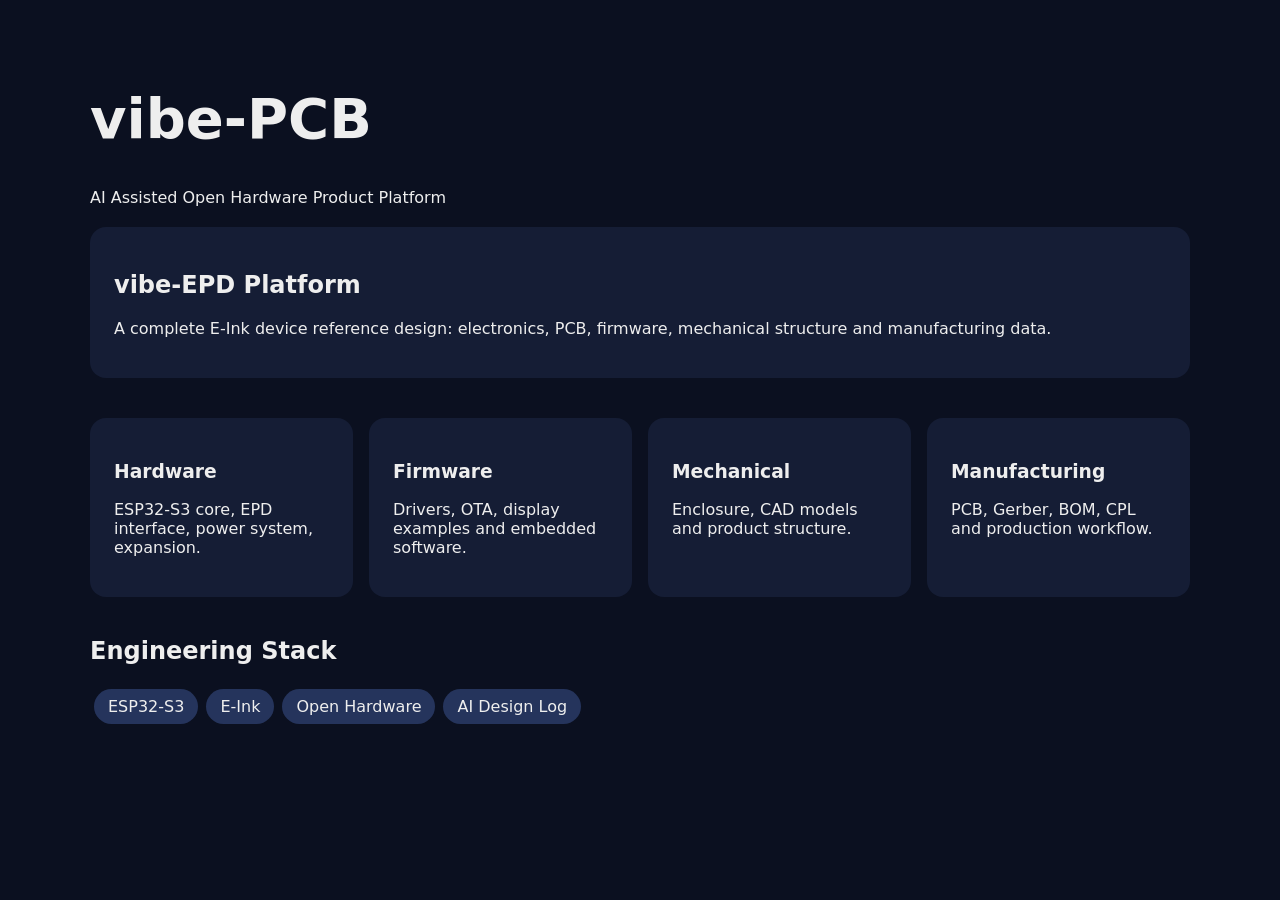
==== docs/index.html @ 209e48fa "Add vibe-PCB GitHub Pages product website" ====
<!doctype html>
<html lang="en">
<head>
<meta charset="utf-8">
<meta name="viewport" content="width=device-width,initial-scale=1">
<title>vibe-PCB | Open Hardware Product Platform</title>
<style>
body{font-family:system-ui;margin:0;background:#0b1020;color:#eee}main{max-width:1100px;margin:auto;padding:48px}h1{font-size:56px}.box{background:#151d35;padding:24px;border-radius:16px;margin:20px 0}.grid{display:grid;grid-template-columns:repeat(auto-fit,minmax(220px,1fr));gap:16px}.tag{display:inline-block;padding:8px 14px;background:#25345c;border-radius:20px;margin:4px}
</style>
</head>
<body><main>
<h1>vibe-PCB</h1>
<p>AI Assisted Open Hardware Product Platform</p>
<div class="box"><h2>vibe-EPD Platform</h2><p>A complete E-Ink device reference design: electronics, PCB, firmware, mechanical structure and manufacturing data.</p></div>
<div class="grid">
<div class="box"><h3>Hardware</h3><p>ESP32-S3 core, EPD interface, power system, expansion.</p></div>
<div class="box"><h3>Firmware</h3><p>Drivers, OTA, display examples and embedded software.</p></div>
<div class="box"><h3>Mechanical</h3><p>Enclosure, CAD models and product structure.</p></div>
<div class="box"><h3>Manufacturing</h3><p>PCB, Gerber, BOM, CPL and production workflow.</p></div>
</div>
<h2>Engineering Stack</h2>
<span class="tag">ESP32-S3</span><span class="tag">E-Ink</span><span class="tag">Open Hardware</span><span class="tag">AI Design Log</span>
</main></body></html>
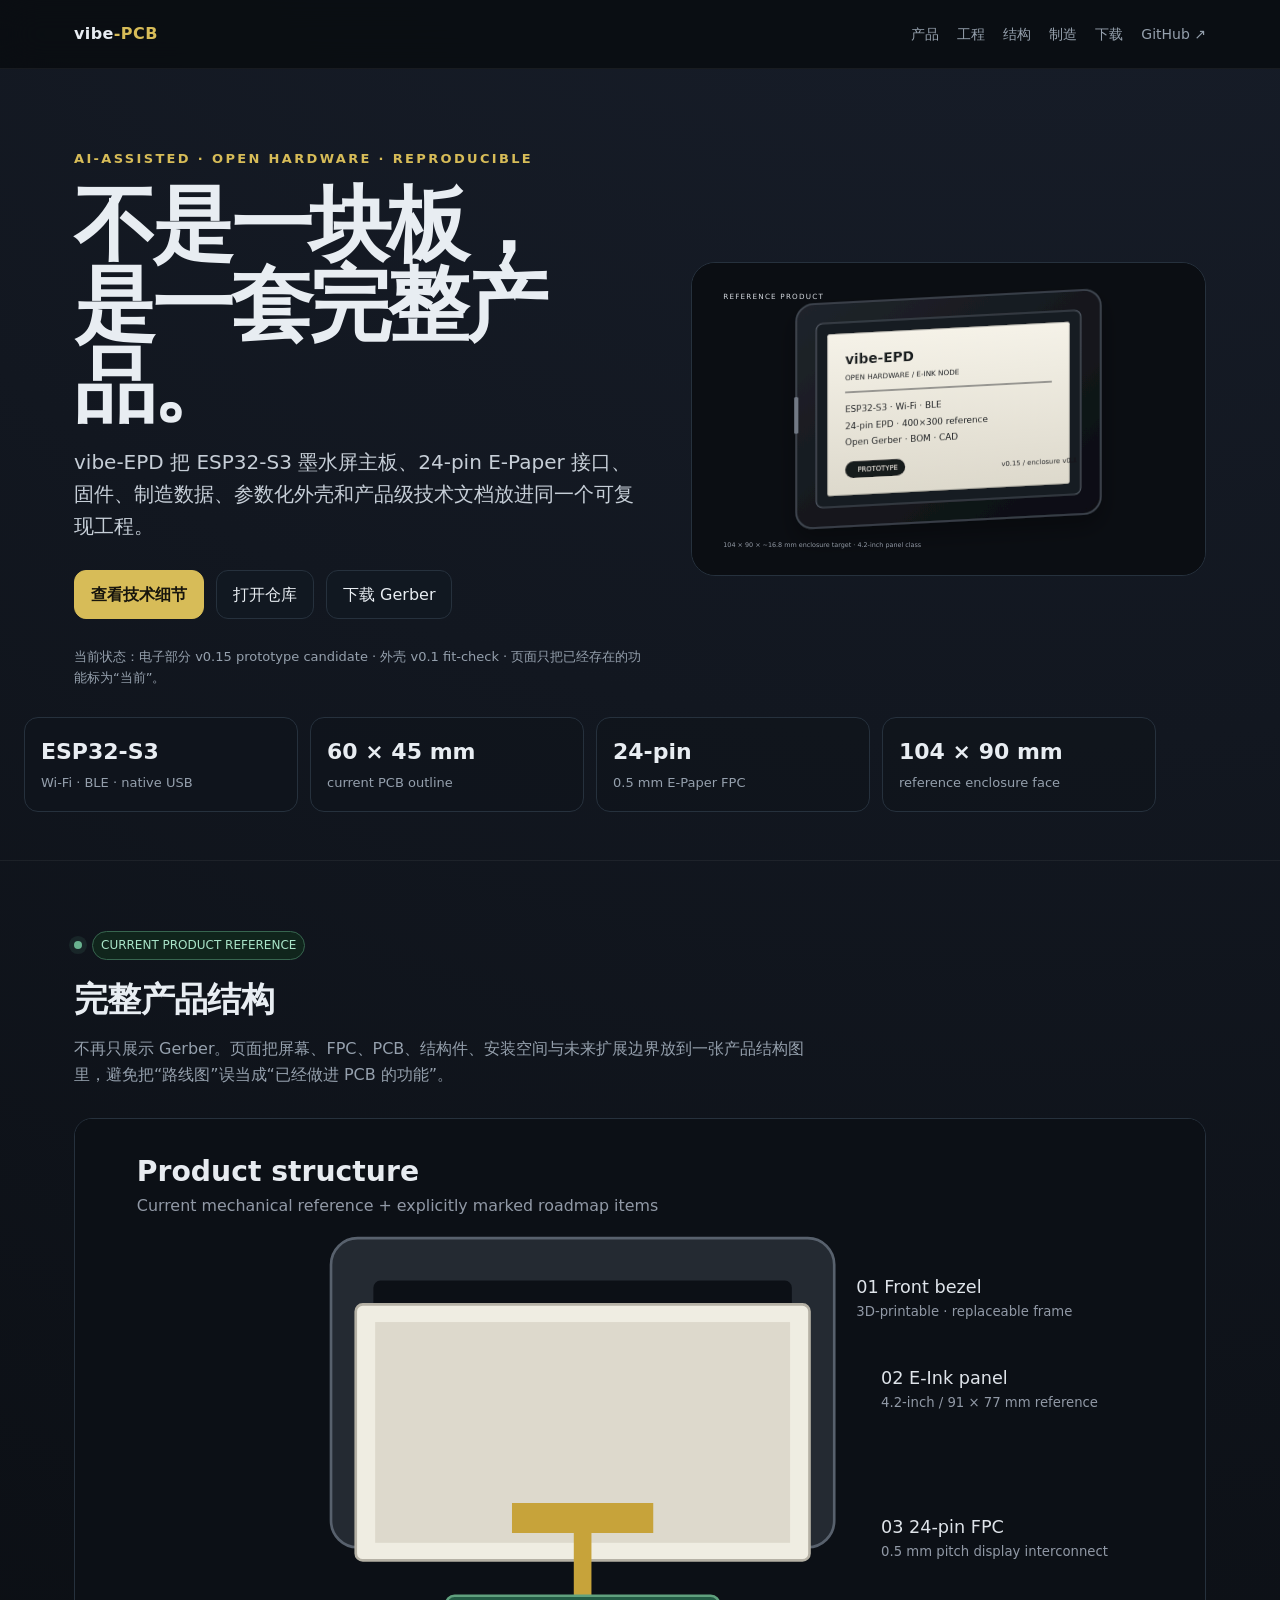
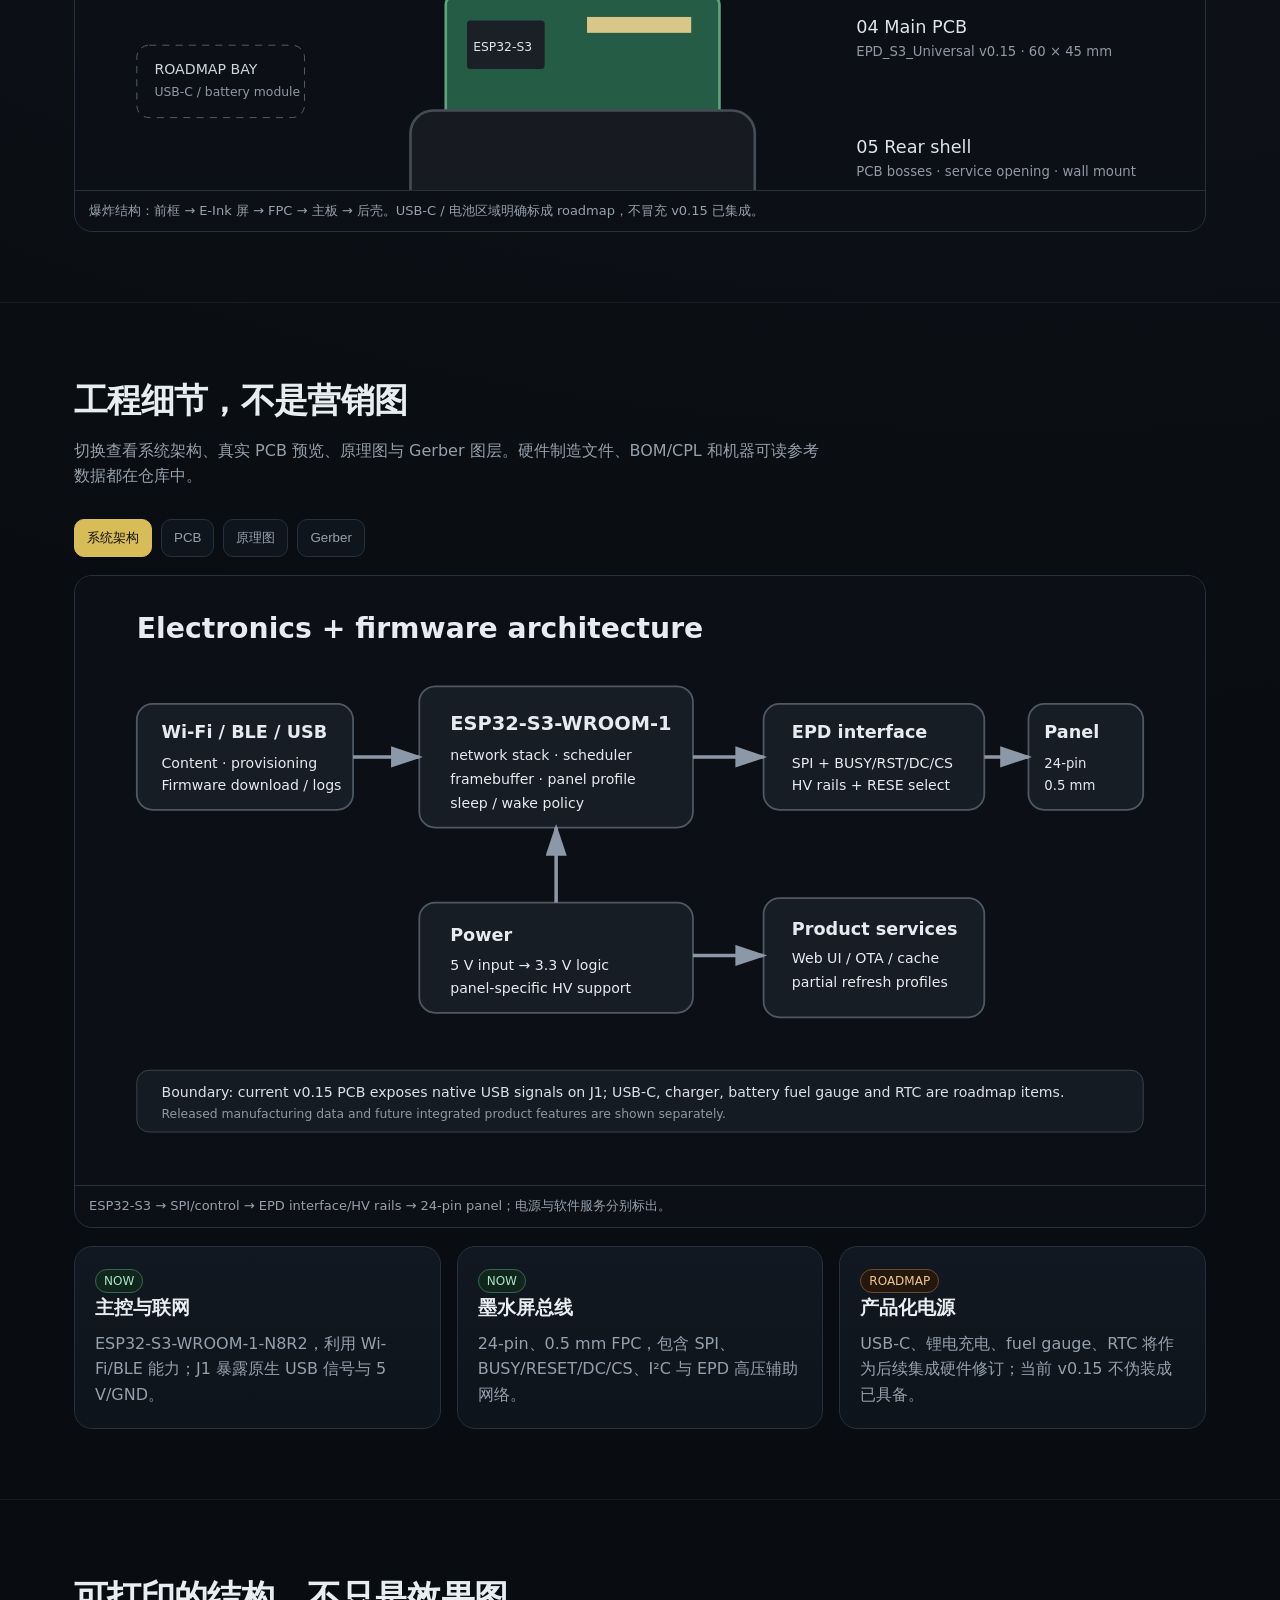
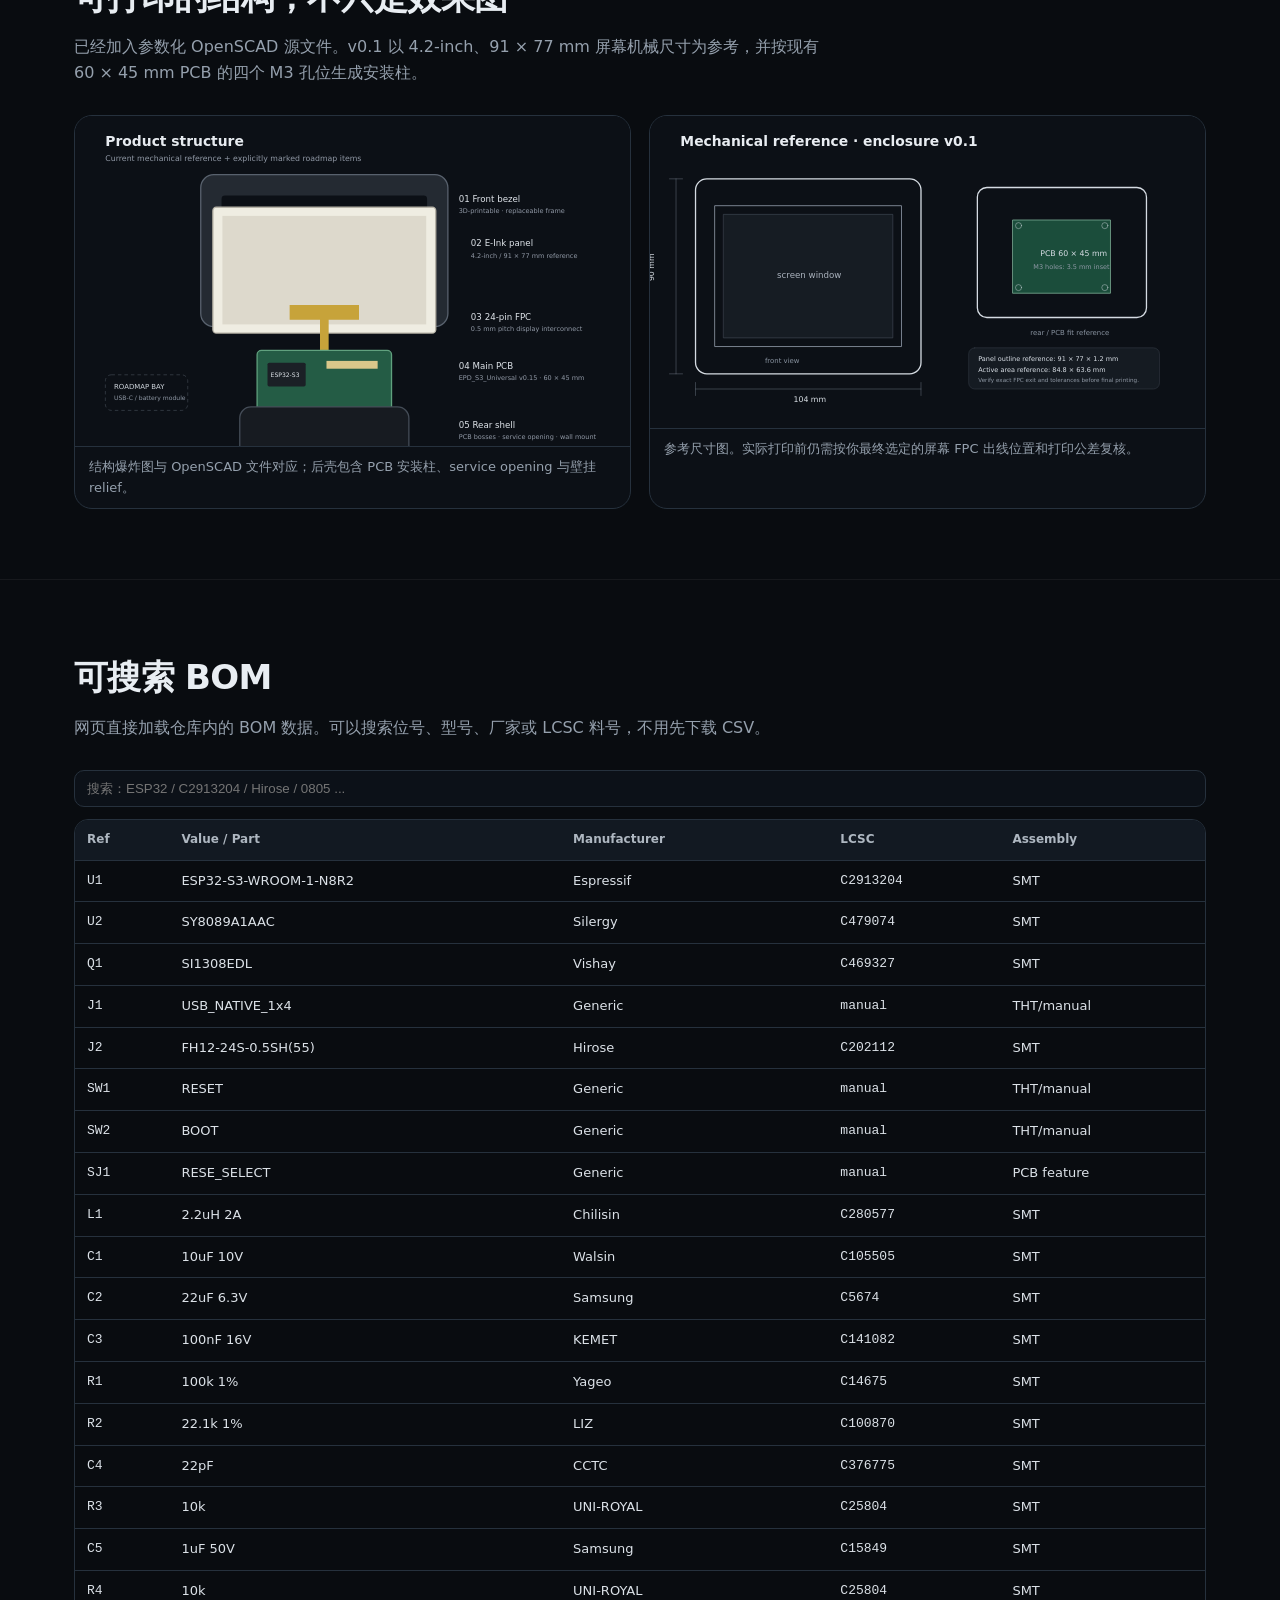
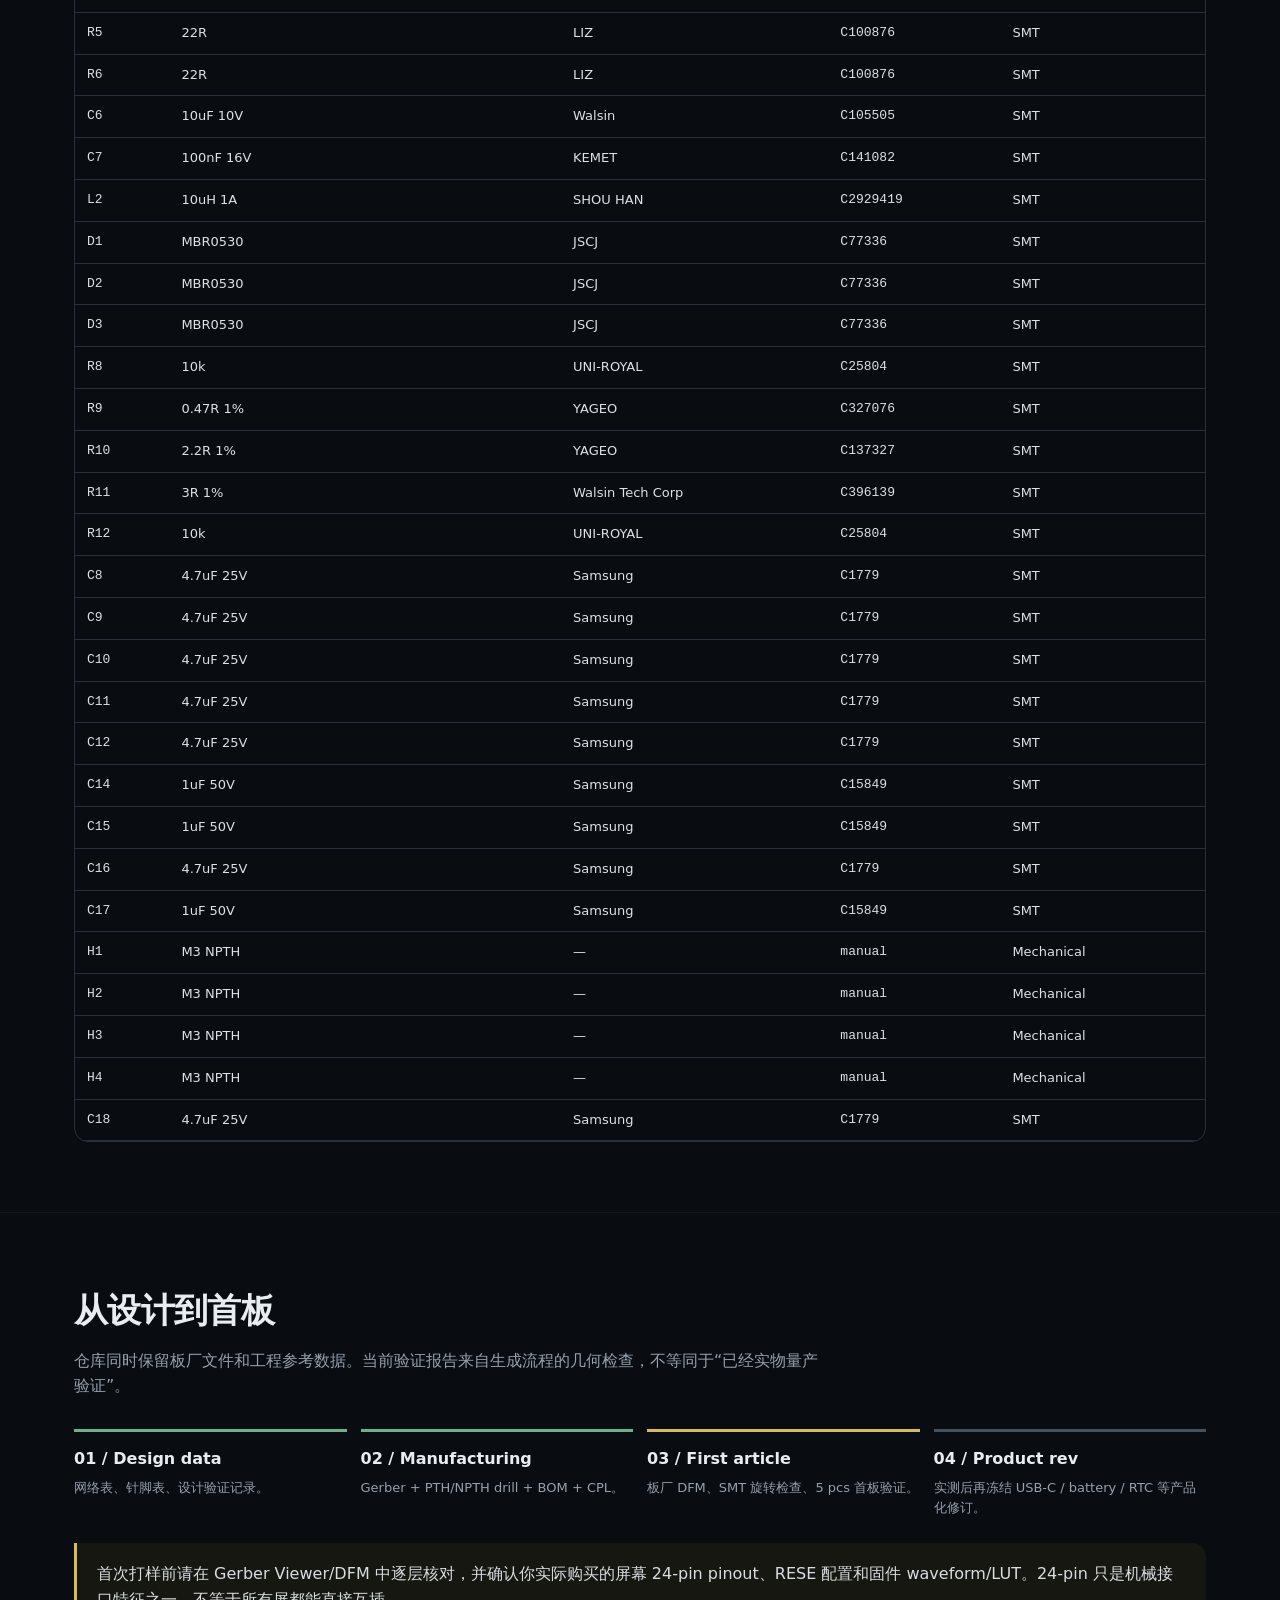
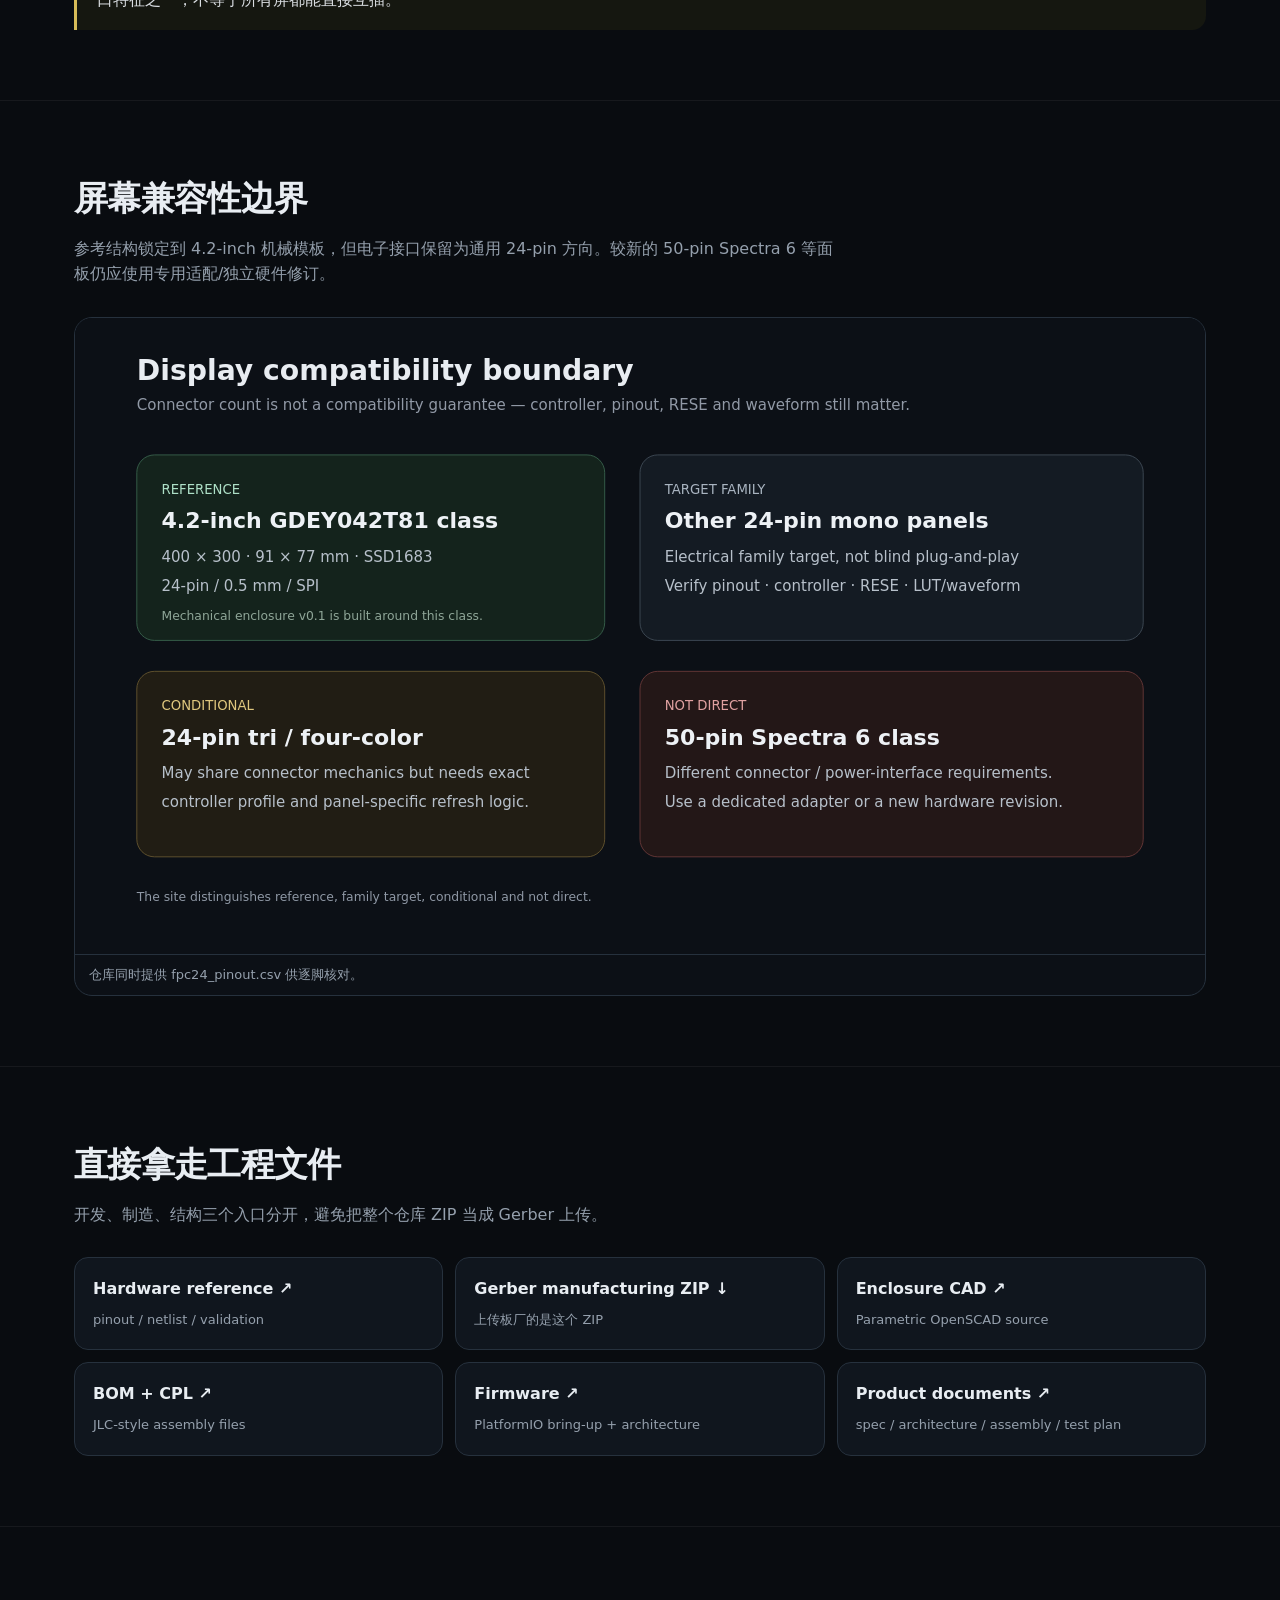
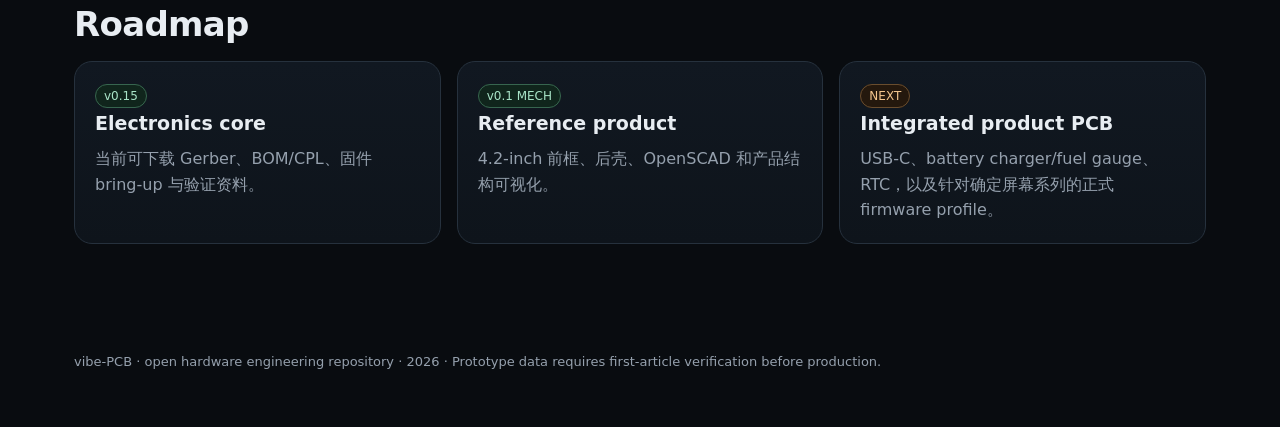
==== commit b2aabeae: "Build complete vibe-EPD product platform and engineering site" ====
--- a/docs/index.html
+++ b/docs/index.html
@@ -1,23 +1,41 @@
 <!doctype html>
-<html lang="en">
+<html lang="zh-CN">
 <head>
 <meta charset="utf-8">
 <meta name="viewport" content="width=device-width,initial-scale=1">
-<title>vibe-PCB | Open Hardware Product Platform</title>
-<style>
-body{font-family:system-ui;margin:0;background:#0b1020;color:#eee}main{max-width:1100px;margin:auto;padding:48px}h1{font-size:56px}.box{background:#151d35;padding:24px;border-radius:16px;margin:20px 0}.grid{display:grid;grid-template-columns:repeat(auto-fit,minmax(220px,1fr));gap:16px}.tag{display:inline-block;padding:8px 14px;background:#25345c;border-radius:20px;margin:4px}
-</style>
+<meta name="description" content="vibe-PCB / vibe-EPD: ESP32-S3 E-Ink open hardware reference product with PCB, Gerber, BOM, firmware, enclosure CAD and GitHub Pages engineering visualization.">
+<title>vibe-PCB · vibe-EPD Open Hardware Product</title>
+<link rel="stylesheet" href="./assets/site.css">
 </head>
-<body><main>
-<h1>vibe-PCB</h1>
-<p>AI Assisted Open Hardware Product Platform</p>
-<div class="box"><h2>vibe-EPD Platform</h2><p>A complete E-Ink device reference design: electronics, PCB, firmware, mechanical structure and manufacturing data.</p></div>
-<div class="grid">
-<div class="box"><h3>Hardware</h3><p>ESP32-S3 core, EPD interface, power system, expansion.</p></div>
-<div class="box"><h3>Firmware</h3><p>Drivers, OTA, display examples and embedded software.</p></div>
-<div class="box"><h3>Mechanical</h3><p>Enclosure, CAD models and product structure.</p></div>
-<div class="box"><h3>Manufacturing</h3><p>PCB, Gerber, BOM, CPL and production workflow.</p></div>
-</div>
-<h2>Engineering Stack</h2>
-<span class="tag">ESP32-S3</span><span class="tag">E-Ink</span><span class="tag">Open Hardware</span><span class="tag">AI Design Log</span>
-</main></body></html>+<body>
+<nav class="nav"><div class="wrap navin"><div class="brand">vibe<span>-PCB</span></div><div class="links"><a href="#product">产品</a><a href="#engineering">工程</a><a href="#mechanical">结构</a><a href="#manufacturing">制造</a><a href="#downloads">下载</a><a href="https://github.com/GitrnHub/vibe-PCB">GitHub ↗</a></div></div></nav>
+<header class="hero"><div class="wrap heroGrid">
+<div><div class="eyebrow">AI-assisted · open hardware · reproducible</div><h1>不是一块板，<br>是一套完整产品。</h1><p class="lede">vibe-EPD 把 ESP32-S3 墨水屏主板、24-pin E-Paper 接口、固件、制造数据、参数化外壳和产品级技术文档放进同一个可复现工程。</p><div class="actions"><a class="btn primary" href="#engineering">查看技术细节</a><a class="btn" href="https://github.com/GitrnHub/vibe-PCB">打开仓库</a><a class="btn" href="https://raw.githubusercontent.com/GitrnHub/vibe-PCB/main/hardware/epd-s3-v0.15/manufacturing/EPD_S3_Universal_Gerber.zip">下载 Gerber</a></div><div class="micro">当前状态：电子部分 v0.15 prototype candidate · 外壳 v0.1 fit-check · 页面只把已经存在的功能标为“当前”。</div></div>
+<div class="render"><img src="./assets/product-render.svg" alt="vibe-EPD 4.2-inch reference product render"></div>
+</div><div class="wrap metrics"><div class="metric"><b>ESP32-S3</b><span>Wi-Fi · BLE · native USB</span></div><div class="metric"><b>60 × 45 mm</b><span>current PCB outline</span></div><div class="metric"><b>24-pin</b><span>0.5 mm E-Paper FPC</span></div><div class="metric"><b>104 × 90 mm</b><span>reference enclosure face</span></div></div></header>
+
+<section id="product" class="section"><div class="wrap"><div class="kicker"><span class="dot"></span><span class="status now">CURRENT PRODUCT REFERENCE</span></div><h2>完整产品结构</h2><p class="sub">不再只展示 Gerber。页面把屏幕、FPC、PCB、结构件、安装空间与未来扩展边界放到一张产品结构图里，避免把“路线图”误当成“已经做进 PCB 的功能”。</p><div class="visual"><img src="./assets/exploded-view.svg" alt="vibe-EPD exploded product structure"><div class="caption">爆炸结构：前框 → E-Ink 屏 → FPC → 主板 → 后壳。USB-C / 电池区域明确标成 roadmap，不冒充 v0.15 已集成。</div></div></div></section>
+
+<section id="engineering" class="section"><div class="wrap"><h2>工程细节，不是营销图</h2><p class="sub">切换查看系统架构、真实 PCB 预览、原理图与 Gerber 图层。硬件制造文件、BOM/CPL 和机器可读参考数据都在仓库中。</p><div class="techNav"><button class="active" data-tab="arch">系统架构</button><button data-tab="pcb">PCB</button><button data-tab="sch">原理图</button><button data-tab="layers">Gerber</button></div>
+<div id="arch" class="techPane active visual"><img src="./assets/system-architecture.svg" alt="electronics architecture"><div class="caption">ESP32-S3 → SPI/control → EPD interface/HV rails → 24-pin panel；电源与软件服务分别标出。</div></div>
+<div id="pcb" class="techPane visual"><img src="./assets/pcb-preview.svg" alt="annotated PCB top view"><div class="caption">真实 v0.15 PCB 生成预览；制造与参考文件位于 hardware/epd-s3-v0.15。</div></div>
+<div id="sch" class="techPane visual"><img src="./assets/schematic.svg" alt="generated schematic overview"><div class="caption">生成版连通性原理图概览；参考网络表和针脚表位于 hardware/epd-s3-v0.15/reference。</div></div>
+<div id="layers" class="techPane visual"><img src="./assets/gerber-stack.svg" alt="Gerber layers overview"><div class="caption">Gerber/钻孔数据结构说明；真正下单使用仓库中的 Gerber ZIP，并在板厂 CAM/DFM viewer 复核。</div></div>
+
+<div class="grid3" style="margin-top:18px"><div class="card"><span class="status now">NOW</span><h3>主控与联网</h3><p>ESP32-S3-WROOM-1-N8R2，利用 Wi-Fi/BLE 能力；J1 暴露原生 USB 信号与 5 V/GND。</p></div><div class="card"><span class="status now">NOW</span><h3>墨水屏总线</h3><p>24-pin、0.5 mm FPC，包含 SPI、BUSY/RESET/DC/CS、I²C 与 EPD 高压辅助网络。</p></div><div class="card"><span class="status road">ROADMAP</span><h3>产品化电源</h3><p>USB-C、锂电充电、fuel gauge、RTC 将作为后续集成硬件修订；当前 v0.15 不伪装成已具备。</p></div></div>
+</div></section>
+
+<section id="mechanical" class="section"><div class="wrap"><h2>可打印的结构，不只是效果图</h2><p class="sub">已经加入参数化 OpenSCAD 源文件。v0.1 以 4.2-inch、91 × 77 mm 屏幕机械尺寸为参考，并按现有 60 × 45 mm PCB 的四个 M3 孔位生成安装柱。</p><div class="grid2"><div class="visual"><img src="./assets/exploded-view.svg" alt="OpenSCAD enclosure assembly render"><div class="caption">结构爆炸图与 OpenSCAD 文件对应；后壳包含 PCB 安装柱、service opening 与壁挂 relief。</div></div><div class="visual"><img src="./assets/mechanical-drawing.svg" alt="dimensioned mechanical drawing"><div class="caption">参考尺寸图。实际打印前仍需按你最终选定的屏幕 FPC 出线位置和打印公差复核。</div></div></div></div></section>
+
+<section class="section"><div class="wrap"><h2>可搜索 BOM</h2><p class="sub">网页直接加载仓库内的 BOM 数据。可以搜索位号、型号、厂家或 LCSC 料号，不用先下载 CSV。</p><div class="bomTools"><input id="bomSearch" aria-label="Search BOM" placeholder="搜索：ESP32 / C2913204 / Hirose / 0805 ..."></div><div class="tableWrap"><table id="bom"><thead><tr><th>Ref</th><th>Value / Part</th><th>Manufacturer</th><th>LCSC</th><th>Assembly</th></tr></thead><tbody><tr><td colspan="5">Loading BOM…</td></tr></tbody></table></div></div></section>
+
+<section id="manufacturing" class="section"><div class="wrap"><h2>从设计到首板</h2><p class="sub">仓库同时保留板厂文件和工程参考数据。当前验证报告来自生成流程的几何检查，不等同于“已经实物量产验证”。</p><div class="timeline"><div class="step done"><h3>01 / Design data</h3><p>网络表、针脚表、设计验证记录。</p></div><div class="step done"><h3>02 / Manufacturing</h3><p>Gerber + PTH/NPTH drill + BOM + CPL。</p></div><div class="step current"><h3>03 / First article</h3><p>板厂 DFM、SMT 旋转检查、5 pcs 首板验证。</p></div><div class="step"><h3>04 / Product rev</h3><p>实测后再冻结 USB-C / battery / RTC 等产品化修订。</p></div></div><div class="callout" style="margin-top:24px">首次打样前请在 Gerber Viewer/DFM 中逐层核对，并确认你实际购买的屏幕 24-pin pinout、RESE 配置和固件 waveform/LUT。24-pin 只是机械接口特征之一，不等于所有屏都能直接互插。</div></div></section>
+
+<section class="section"><div class="wrap"><h2>屏幕兼容性边界</h2><p class="sub">参考结构锁定到 4.2-inch 机械模板，但电子接口保留为通用 24-pin 方向。较新的 50-pin Spectra 6 等面板仍应使用专用适配/独立硬件修订。</p><div class="visual"><img src="./assets/display-compatibility.svg" alt="screen compatibility matrix"><div class="caption">仓库同时提供 fpc24_pinout.csv 供逐脚核对。</div></div></div></section>
+
+<section id="downloads" class="section"><div class="wrap"><h2>直接拿走工程文件</h2><p class="sub">开发、制造、结构三个入口分开，避免把整个仓库 ZIP 当成 Gerber 上传。</p><div class="downloadGrid"><a class="download" href="https://github.com/GitrnHub/vibe-PCB/tree/main/hardware/epd-s3-v0.15/reference"><b>Hardware reference ↗</b><span>pinout / netlist / validation</span></a><a class="download" href="https://raw.githubusercontent.com/GitrnHub/vibe-PCB/main/hardware/epd-s3-v0.15/manufacturing/EPD_S3_Universal_Gerber.zip"><b>Gerber manufacturing ZIP ↓</b><span>上传板厂的是这个 ZIP</span></a><a class="download" href="https://github.com/GitrnHub/vibe-PCB/tree/main/mechanical/enclosure-v0.1"><b>Enclosure CAD ↗</b><span>Parametric OpenSCAD source</span></a><a class="download" href="https://github.com/GitrnHub/vibe-PCB/tree/main/hardware/epd-s3-v0.15/assembly"><b>BOM + CPL ↗</b><span>JLC-style assembly files</span></a><a class="download" href="https://github.com/GitrnHub/vibe-PCB/tree/main/firmware"><b>Firmware ↗</b><span>PlatformIO bring-up + architecture</span></a><a class="download" href="https://github.com/GitrnHub/vibe-PCB/tree/main/product"><b>Product documents ↗</b><span>spec / architecture / assembly / test plan</span></a></div></div></section>
+
+<section class="section"><div class="wrap"><h2>Roadmap</h2><div class="grid3"><div class="card"><span class="status now">v0.15</span><h3>Electronics core</h3><p>当前可下载 Gerber、BOM/CPL、固件 bring-up 与验证资料。</p></div><div class="card"><span class="status now">v0.1 MECH</span><h3>Reference product</h3><p>4.2-inch 前框、后壳、OpenSCAD 和产品结构可视化。</p></div><div class="card"><span class="status road">NEXT</span><h3>Integrated product PCB</h3><p>USB-C、battery charger/fuel gauge、RTC，以及针对确定屏幕系列的正式 firmware profile。</p></div></div></div></section>
+<footer class="footer"><div class="wrap">vibe-PCB · open hardware engineering repository · <span id="year"></span> · Prototype data requires first-article verification before production.</div></footer>
+<script src="./assets/site.js"></script>
+</body></html>
--- a/docs/assets/site.css
+++ b/docs/assets/site.css
@@ -0,0 +1,4 @@
+:root{--bg:#090c10;--panel:#10151c;--panel2:#141b24;--line:#26313d;--text:#e8edf2;--muted:#95a0ad;--accent:#d7bc58;--green:#69b28f;--warn:#df9b55;--danger:#d76c6c;--max:1180px}
+*{box-sizing:border-box}html{scroll-behavior:smooth}body{margin:0;background:radial-gradient(circle at 80% -10%,#1b2230 0,transparent 34%),var(--bg);color:var(--text);font:16px/1.6 ui-sans-serif,system-ui,-apple-system,BlinkMacSystemFont,"Segoe UI",sans-serif}a{color:inherit}.wrap{max-width:var(--max);margin:auto;padding:0 24px}.nav{position:sticky;top:0;z-index:30;background:rgba(9,12,16,.84);backdrop-filter:blur(18px);border-bottom:1px solid rgba(255,255,255,.06)}.navin{height:68px;display:flex;align-items:center;justify-content:space-between;gap:20px}.brand{font-weight:800;letter-spacing:.4px}.brand span{color:var(--accent)}.links{display:flex;gap:18px;font-size:14px;color:var(--muted)}.links a{text-decoration:none}.links a:hover{color:var(--text)}.hero{padding:80px 0 48px}.heroGrid{display:grid;grid-template-columns:1.05fr .95fr;gap:48px;align-items:center}.eyebrow{font-size:13px;letter-spacing:.18em;text-transform:uppercase;color:var(--accent);font-weight:700}.hero h1{font-size:clamp(44px,7vw,82px);line-height:.98;margin:15px 0 20px;letter-spacing:-.045em}.lede{font-size:20px;color:#c6ced7;max-width:650px}.actions{display:flex;flex-wrap:wrap;gap:12px;margin:28px 0}.btn{display:inline-flex;align-items:center;gap:8px;text-decoration:none;padding:11px 16px;border:1px solid var(--line);border-radius:12px;background:#111821}.btn.primary{background:var(--accent);color:#17150d;border-color:var(--accent);font-weight:700}.micro{color:var(--muted);font-size:13px}.render{border:1px solid var(--line);border-radius:24px;overflow:hidden;background:#0d1117}.render img{width:100%;display:block}.metrics{display:grid;grid-template-columns:repeat(4,1fr);gap:12px;margin:28px 0 0}.metric{padding:16px;border:1px solid var(--line);border-radius:14px;background:rgba(16,21,28,.8)}.metric b{display:block;font-size:22px}.metric span{color:var(--muted);font-size:13px}.section{padding:70px 0;border-top:1px solid rgba(255,255,255,.055)}.section h2{font-size:34px;margin:0 0 10px;letter-spacing:-.02em}.sub{color:var(--muted);max-width:760px;margin:0 0 30px}.grid2{display:grid;grid-template-columns:repeat(2,1fr);gap:18px}.grid3{display:grid;grid-template-columns:repeat(3,1fr);gap:16px}.card{border:1px solid var(--line);border-radius:18px;background:linear-gradient(180deg,#111821,#0e141b);padding:20px}.card h3{margin:0 0 8px;font-size:19px}.card p{margin:0;color:var(--muted)}.status{font-size:12px;border-radius:999px;padding:4px 8px;border:1px solid var(--line)}.status.now{color:#a9e4c8;border-color:#37654f;background:#10251c}.status.road{color:#f3c58d;border-color:#694d2e;background:#24180d}.techNav{display:flex;gap:9px;flex-wrap:wrap;margin-bottom:18px}.techNav button{background:#0f151d;color:var(--muted);border:1px solid var(--line);border-radius:10px;padding:9px 12px;cursor:pointer}.techNav button.active{color:#15130d;background:var(--accent);border-color:var(--accent)}.techPane{display:none}.techPane.active{display:block}.visual{border:1px solid var(--line);border-radius:18px;overflow:hidden;background:#0c1016}.visual img{display:block;width:100%;height:auto}.caption{padding:10px 14px;color:var(--muted);font-size:13px;border-top:1px solid var(--line)}.bomTools{display:flex;gap:10px;margin:0 0 12px}.bomTools input{flex:1;min-width:0;background:#0c1118;color:var(--text);border:1px solid var(--line);border-radius:10px;padding:10px 12px}.tableWrap{overflow:auto;border:1px solid var(--line);border-radius:14px}table{width:100%;border-collapse:collapse;min-width:760px}th,td{text-align:left;padding:10px 12px;border-bottom:1px solid var(--line);vertical-align:top}th{font-size:12px;color:#aeb7c1;background:#121922;position:sticky;top:0}td{font-size:13px;color:#dce2e8}.timeline{display:grid;grid-template-columns:repeat(4,1fr);gap:14px}.step{border-top:3px solid #46515e;padding-top:14px}.step.done{border-color:var(--green)}.step.current{border-color:var(--accent)}.step h3{font-size:16px;margin:0 0 6px}.step p{font-size:13px;color:var(--muted);margin:0}.downloadGrid{display:grid;grid-template-columns:repeat(3,1fr);gap:12px}.download{display:block;text-decoration:none;padding:18px;border:1px solid var(--line);border-radius:14px;background:#10161e}.download b{display:block;margin-bottom:4px}.download span{color:var(--muted);font-size:13px}.callout{border-left:3px solid var(--accent);background:#151710;padding:18px 20px;border-radius:0 14px 14px 0;color:#d9dde1}.footer{padding:38px 0 54px;color:var(--muted);font-size:13px}.mono{font-family:ui-monospace,SFMono-Regular,Menlo,Consolas,monospace}.kicker{display:flex;align-items:center;gap:10px;margin-bottom:12px}.dot{width:8px;height:8px;border-radius:50%;background:var(--green);box-shadow:0 0 0 5px rgba(105,178,143,.11)}
+@media(max-width:850px){.heroGrid,.grid2,.grid3{grid-template-columns:1fr}.metrics{grid-template-columns:repeat(2,1fr)}.timeline{grid-template-columns:1fr 1fr}.downloadGrid{grid-template-columns:1fr}.links{display:none}.hero{padding-top:48px}}
+@media(max-width:520px){.wrap{padding:0 16px}.metrics,.timeline{grid-template-columns:1fr}.hero h1{font-size:48px}.section{padding:48px 0}}
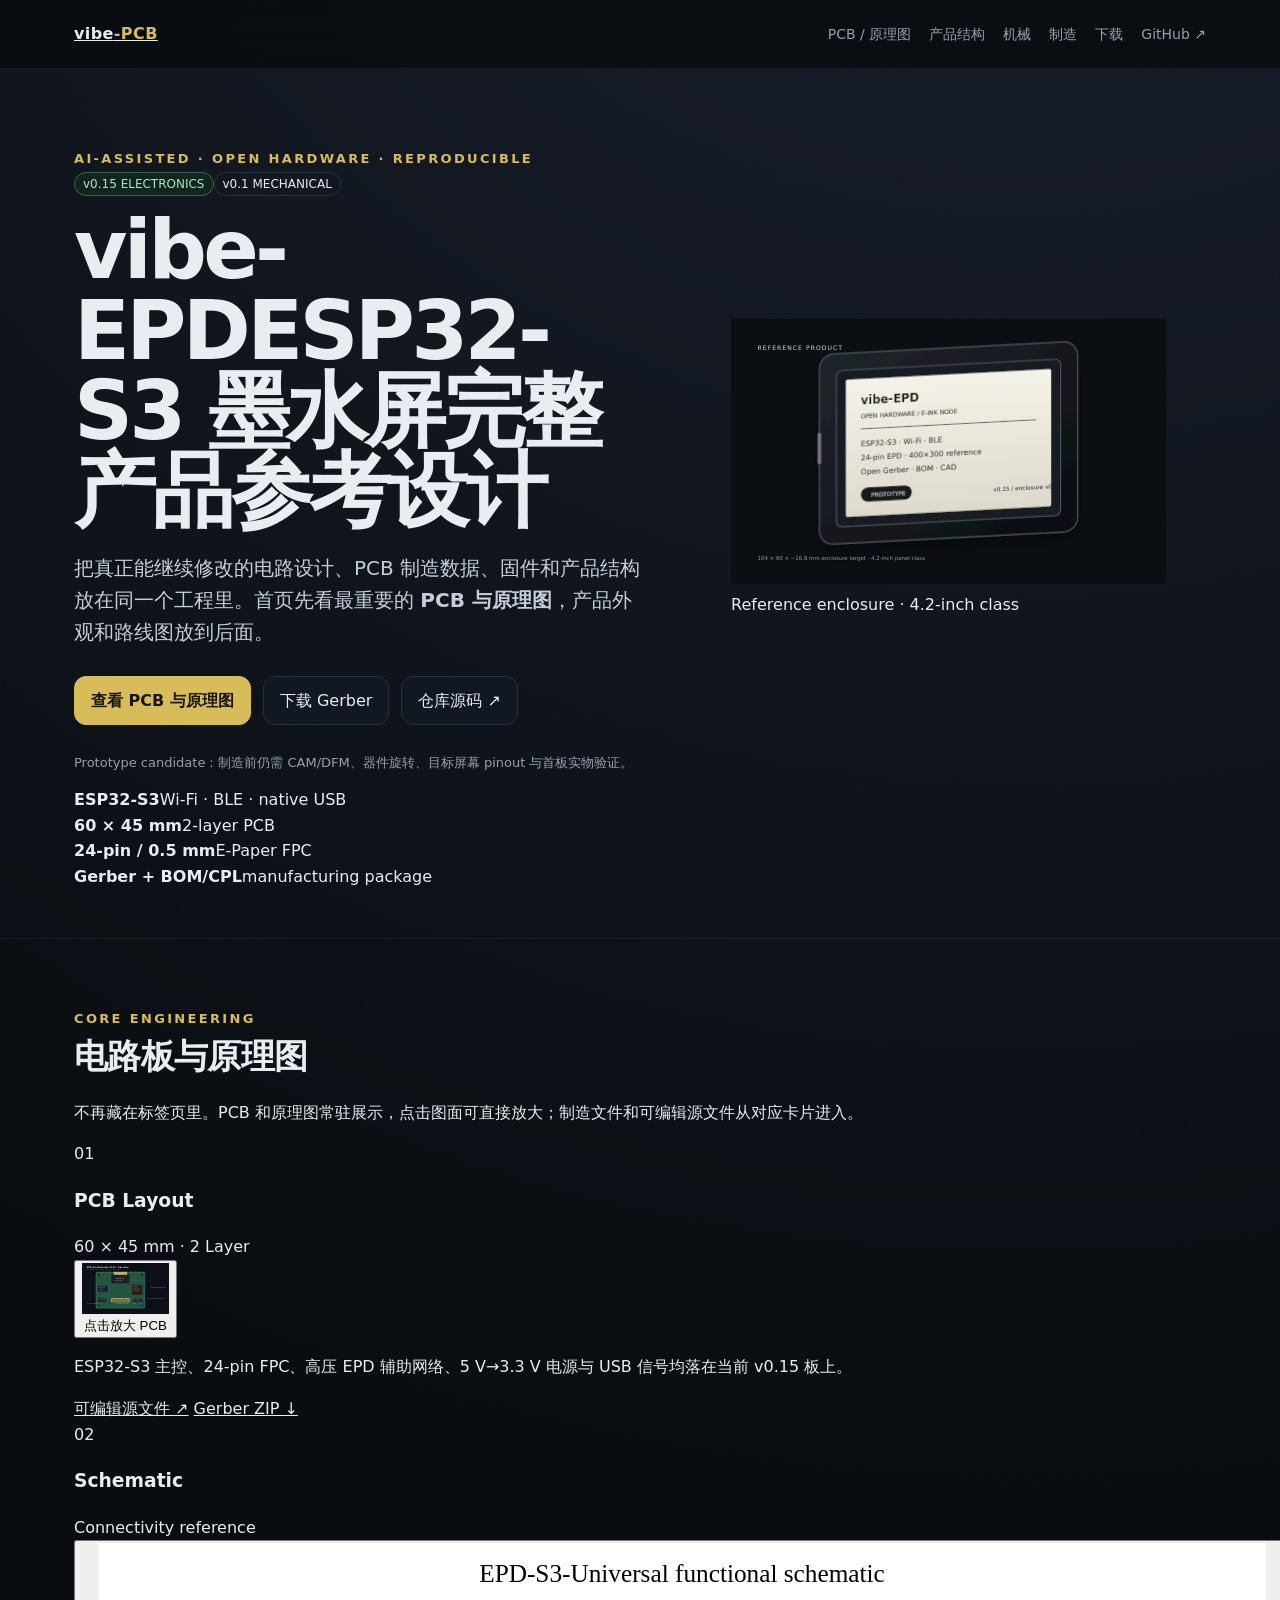
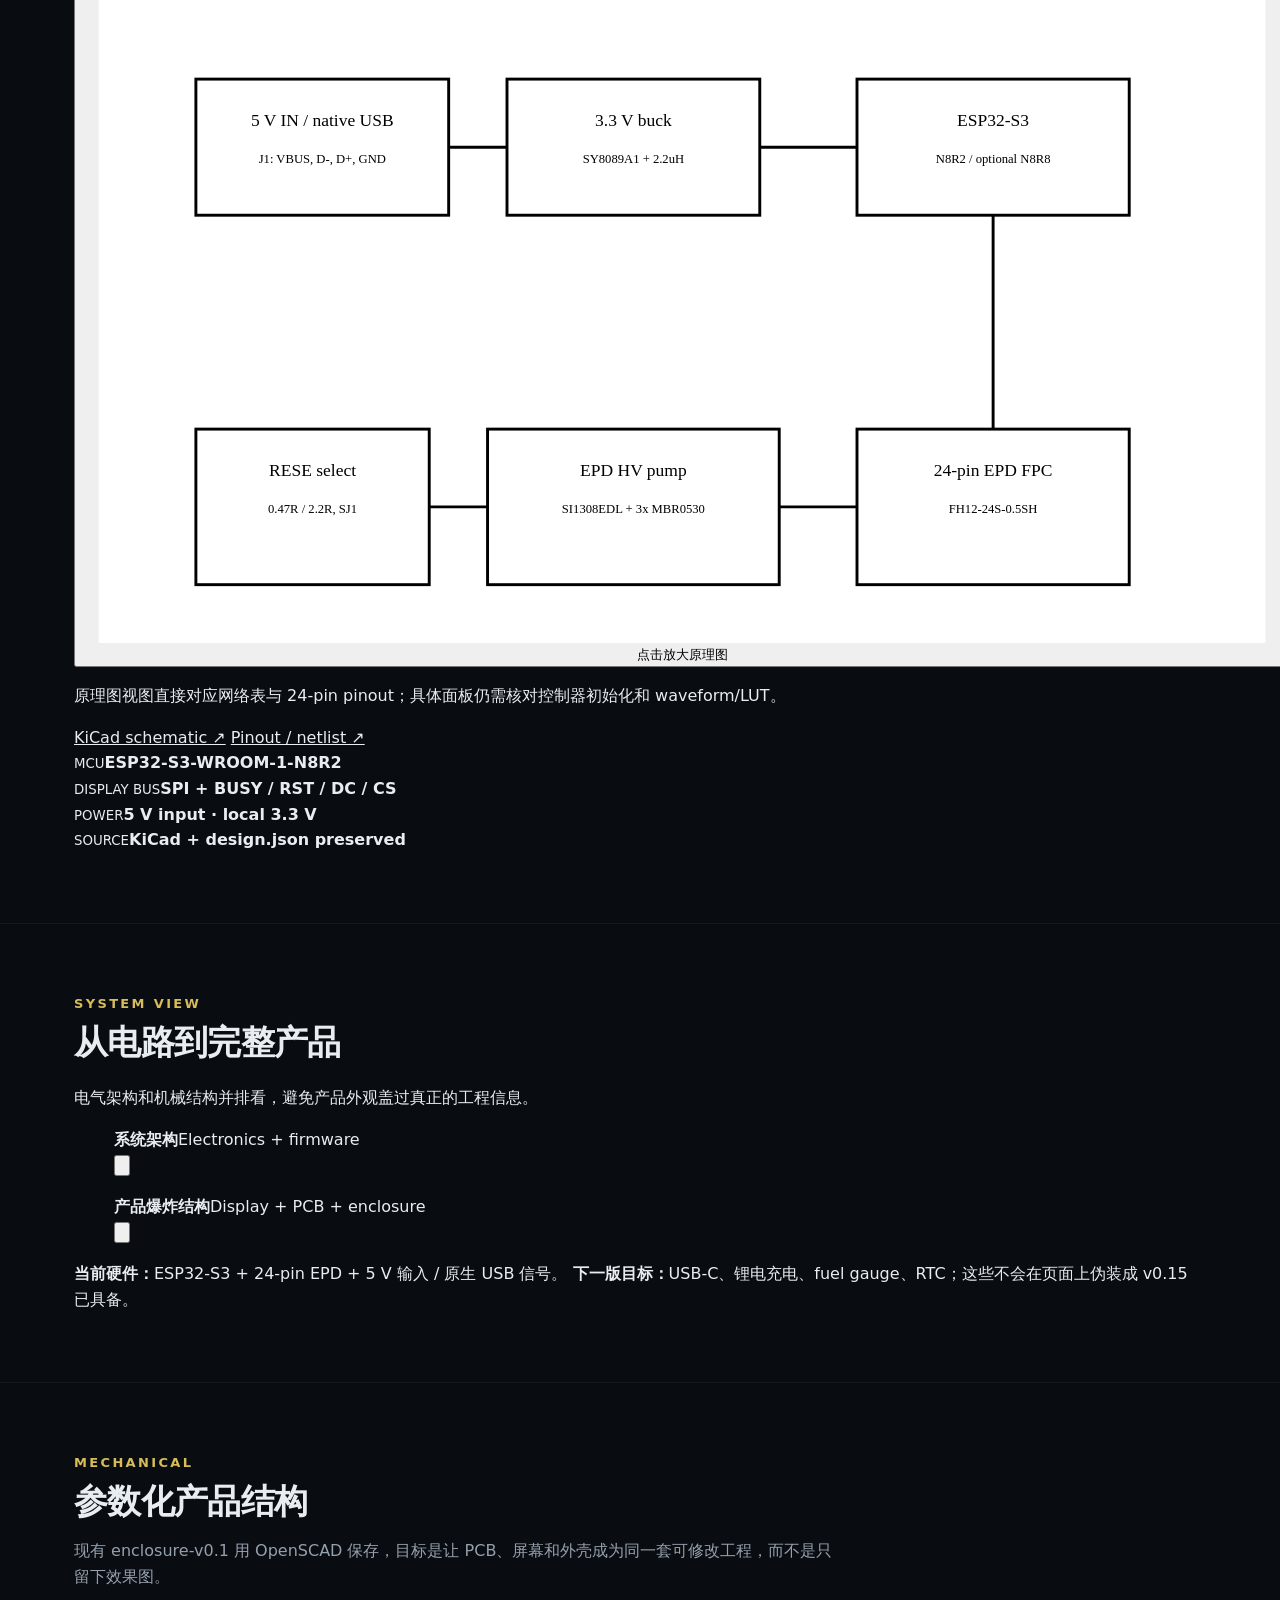
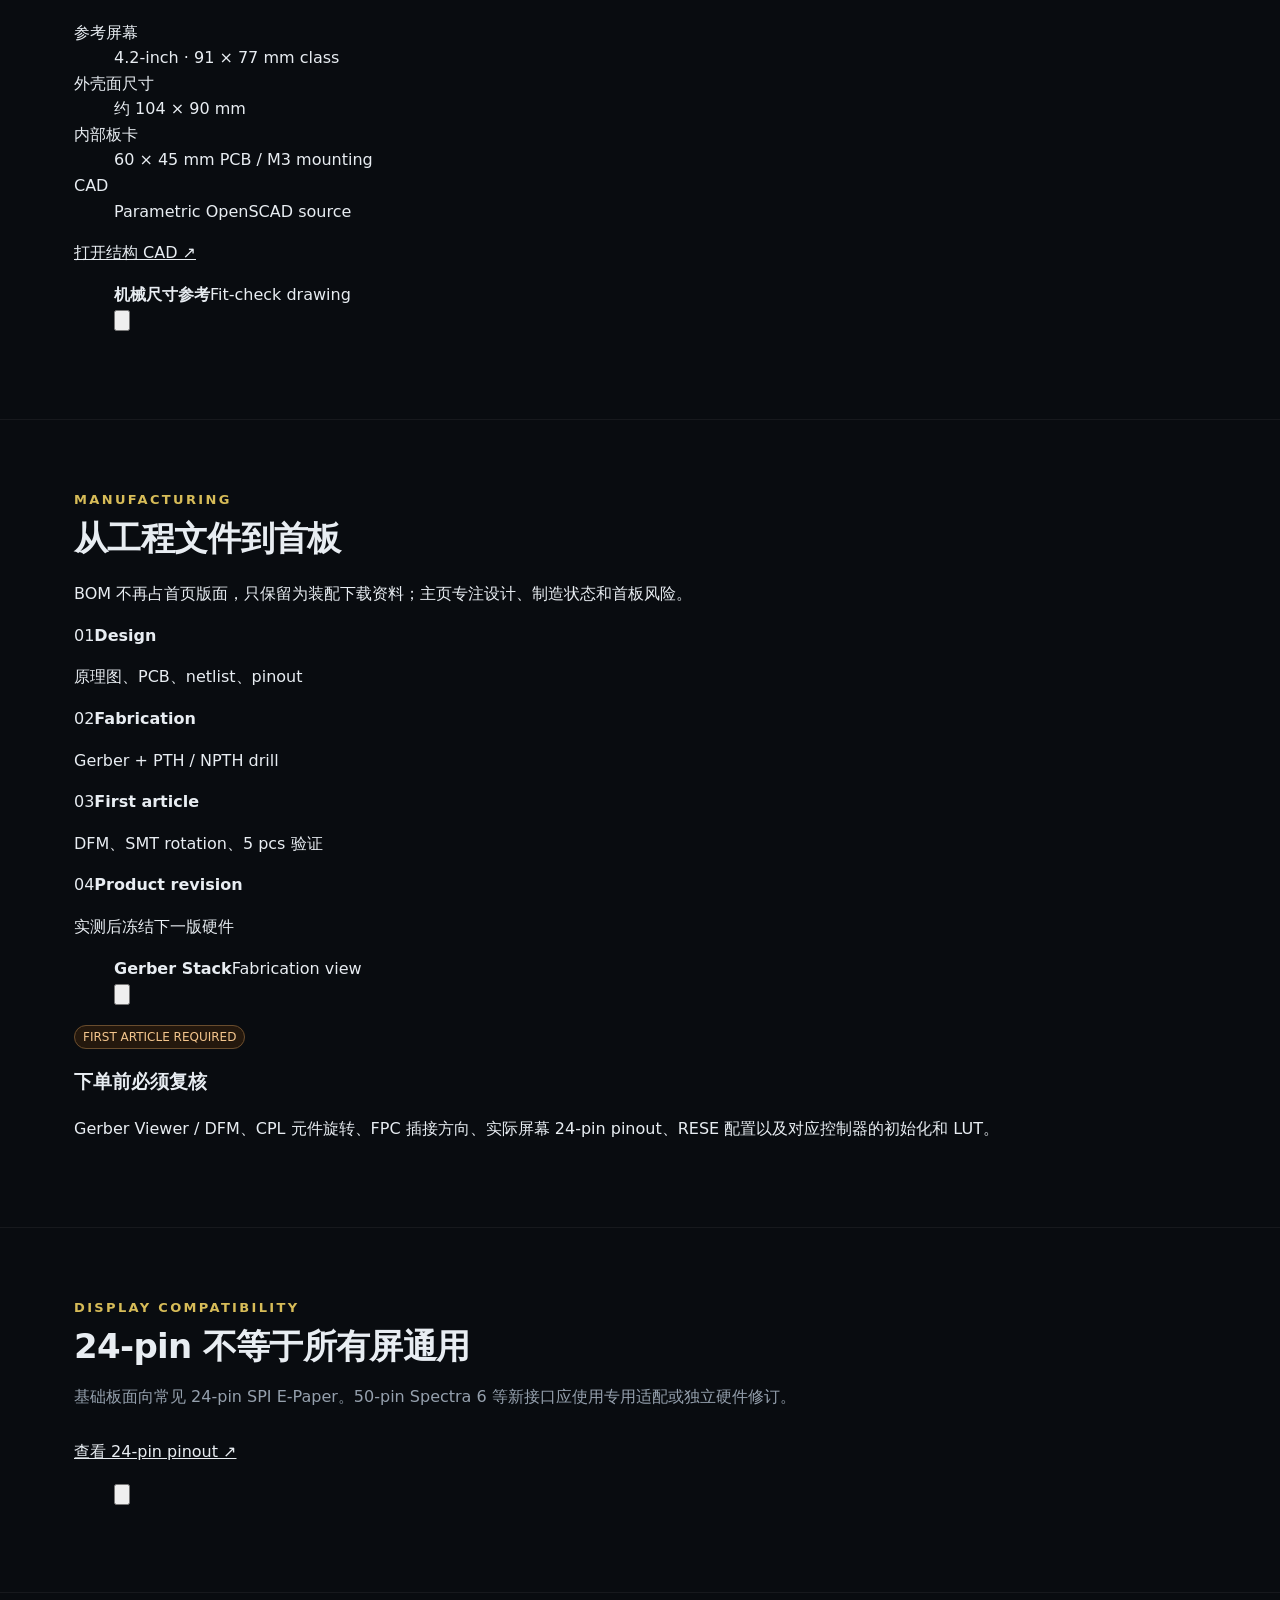
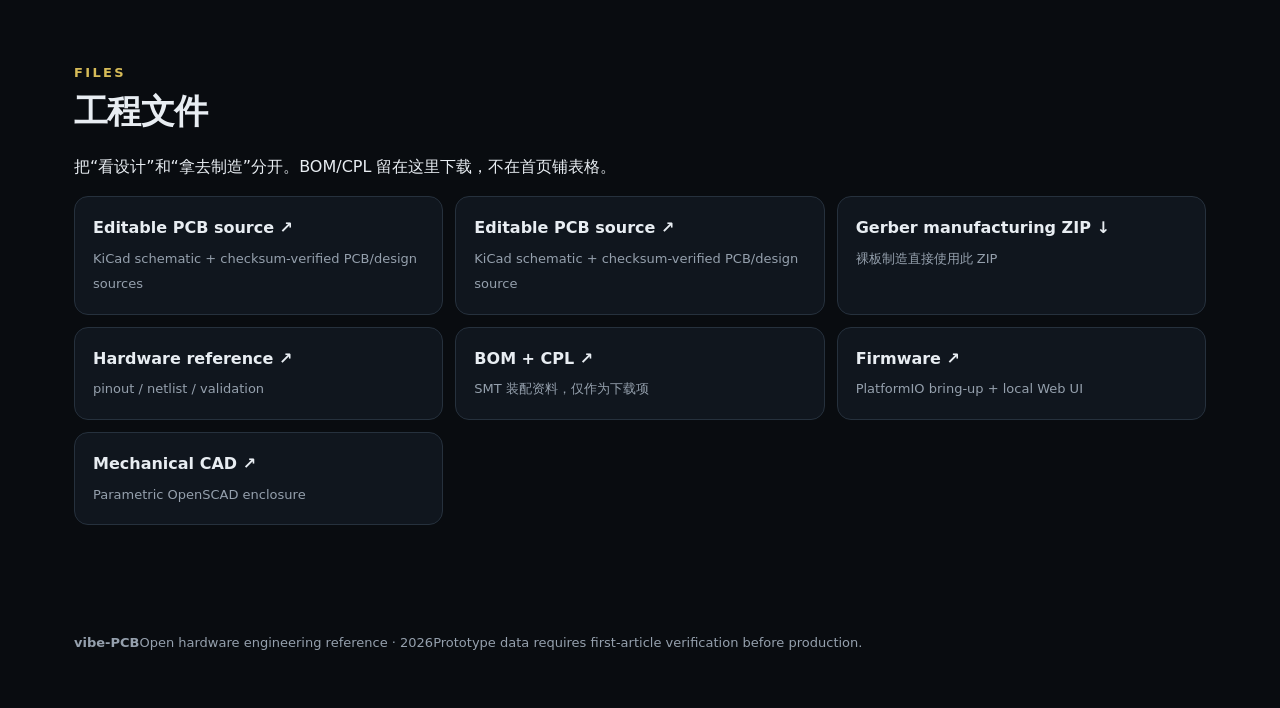
==== commit 44ef0c4e: "Refocus landing page on PCB and schematic engineering views" ====
--- a/docs/index.html
+++ b/docs/index.html
@@ -3,39 +3,224 @@
 <head>
 <meta charset="utf-8">
 <meta name="viewport" content="width=device-width,initial-scale=1">
-<meta name="description" content="vibe-PCB / vibe-EPD: ESP32-S3 E-Ink open hardware reference product with PCB, Gerber, BOM, firmware, enclosure CAD and GitHub Pages engineering visualization.">
-<title>vibe-PCB · vibe-EPD Open Hardware Product</title>
+<meta name="description" content="vibe-PCB / vibe-EPD：ESP32-S3 墨水屏主板、原理图、PCB、Gerber、固件、结构 CAD 与完整产品工程资料。">
+<title>vibe-PCB · vibe-EPD Engineering Reference</title>
 <link rel="stylesheet" href="./assets/site.css">
 </head>
 <body>
-<nav class="nav"><div class="wrap navin"><div class="brand">vibe<span>-PCB</span></div><div class="links"><a href="#product">产品</a><a href="#engineering">工程</a><a href="#mechanical">结构</a><a href="#manufacturing">制造</a><a href="#downloads">下载</a><a href="https://github.com/GitrnHub/vibe-PCB">GitHub ↗</a></div></div></nav>
-<header class="hero"><div class="wrap heroGrid">
-<div><div class="eyebrow">AI-assisted · open hardware · reproducible</div><h1>不是一块板，<br>是一套完整产品。</h1><p class="lede">vibe-EPD 把 ESP32-S3 墨水屏主板、24-pin E-Paper 接口、固件、制造数据、参数化外壳和产品级技术文档放进同一个可复现工程。</p><div class="actions"><a class="btn primary" href="#engineering">查看技术细节</a><a class="btn" href="https://github.com/GitrnHub/vibe-PCB">打开仓库</a><a class="btn" href="https://raw.githubusercontent.com/GitrnHub/vibe-PCB/main/hardware/epd-s3-v0.15/manufacturing/EPD_S3_Universal_Gerber.zip">下载 Gerber</a></div><div class="micro">当前状态：电子部分 v0.15 prototype candidate · 外壳 v0.1 fit-check · 页面只把已经存在的功能标为“当前”。</div></div>
-<div class="render"><img src="./assets/product-render.svg" alt="vibe-EPD 4.2-inch reference product render"></div>
-</div><div class="wrap metrics"><div class="metric"><b>ESP32-S3</b><span>Wi-Fi · BLE · native USB</span></div><div class="metric"><b>60 × 45 mm</b><span>current PCB outline</span></div><div class="metric"><b>24-pin</b><span>0.5 mm E-Paper FPC</span></div><div class="metric"><b>104 × 90 mm</b><span>reference enclosure face</span></div></div></header>
-
-<section id="product" class="section"><div class="wrap"><div class="kicker"><span class="dot"></span><span class="status now">CURRENT PRODUCT REFERENCE</span></div><h2>完整产品结构</h2><p class="sub">不再只展示 Gerber。页面把屏幕、FPC、PCB、结构件、安装空间与未来扩展边界放到一张产品结构图里，避免把“路线图”误当成“已经做进 PCB 的功能”。</p><div class="visual"><img src="./assets/exploded-view.svg" alt="vibe-EPD exploded product structure"><div class="caption">爆炸结构：前框 → E-Ink 屏 → FPC → 主板 → 后壳。USB-C / 电池区域明确标成 roadmap，不冒充 v0.15 已集成。</div></div></div></section>
-
-<section id="engineering" class="section"><div class="wrap"><h2>工程细节，不是营销图</h2><p class="sub">切换查看系统架构、真实 PCB 预览、原理图与 Gerber 图层。硬件制造文件、BOM/CPL 和机器可读参考数据都在仓库中。</p><div class="techNav"><button class="active" data-tab="arch">系统架构</button><button data-tab="pcb">PCB</button><button data-tab="sch">原理图</button><button data-tab="layers">Gerber</button></div>
-<div id="arch" class="techPane active visual"><img src="./assets/system-architecture.svg" alt="electronics architecture"><div class="caption">ESP32-S3 → SPI/control → EPD interface/HV rails → 24-pin panel；电源与软件服务分别标出。</div></div>
-<div id="pcb" class="techPane visual"><img src="./assets/pcb-preview.svg" alt="annotated PCB top view"><div class="caption">真实 v0.15 PCB 生成预览；制造与参考文件位于 hardware/epd-s3-v0.15。</div></div>
-<div id="sch" class="techPane visual"><img src="./assets/schematic.svg" alt="generated schematic overview"><div class="caption">生成版连通性原理图概览；参考网络表和针脚表位于 hardware/epd-s3-v0.15/reference。</div></div>
-<div id="layers" class="techPane visual"><img src="./assets/gerber-stack.svg" alt="Gerber layers overview"><div class="caption">Gerber/钻孔数据结构说明；真正下单使用仓库中的 Gerber ZIP，并在板厂 CAM/DFM viewer 复核。</div></div>
-
-<div class="grid3" style="margin-top:18px"><div class="card"><span class="status now">NOW</span><h3>主控与联网</h3><p>ESP32-S3-WROOM-1-N8R2，利用 Wi-Fi/BLE 能力；J1 暴露原生 USB 信号与 5 V/GND。</p></div><div class="card"><span class="status now">NOW</span><h3>墨水屏总线</h3><p>24-pin、0.5 mm FPC，包含 SPI、BUSY/RESET/DC/CS、I²C 与 EPD 高压辅助网络。</p></div><div class="card"><span class="status road">ROADMAP</span><h3>产品化电源</h3><p>USB-C、锂电充电、fuel gauge、RTC 将作为后续集成硬件修订；当前 v0.15 不伪装成已具备。</p></div></div>
-</div></section>
-
-<section id="mechanical" class="section"><div class="wrap"><h2>可打印的结构，不只是效果图</h2><p class="sub">已经加入参数化 OpenSCAD 源文件。v0.1 以 4.2-inch、91 × 77 mm 屏幕机械尺寸为参考，并按现有 60 × 45 mm PCB 的四个 M3 孔位生成安装柱。</p><div class="grid2"><div class="visual"><img src="./assets/exploded-view.svg" alt="OpenSCAD enclosure assembly render"><div class="caption">结构爆炸图与 OpenSCAD 文件对应；后壳包含 PCB 安装柱、service opening 与壁挂 relief。</div></div><div class="visual"><img src="./assets/mechanical-drawing.svg" alt="dimensioned mechanical drawing"><div class="caption">参考尺寸图。实际打印前仍需按你最终选定的屏幕 FPC 出线位置和打印公差复核。</div></div></div></div></section>
-
-<section class="section"><div class="wrap"><h2>可搜索 BOM</h2><p class="sub">网页直接加载仓库内的 BOM 数据。可以搜索位号、型号、厂家或 LCSC 料号，不用先下载 CSV。</p><div class="bomTools"><input id="bomSearch" aria-label="Search BOM" placeholder="搜索：ESP32 / C2913204 / Hirose / 0805 ..."></div><div class="tableWrap"><table id="bom"><thead><tr><th>Ref</th><th>Value / Part</th><th>Manufacturer</th><th>LCSC</th><th>Assembly</th></tr></thead><tbody><tr><td colspan="5">Loading BOM…</td></tr></tbody></table></div></div></section>
-
-<section id="manufacturing" class="section"><div class="wrap"><h2>从设计到首板</h2><p class="sub">仓库同时保留板厂文件和工程参考数据。当前验证报告来自生成流程的几何检查，不等同于“已经实物量产验证”。</p><div class="timeline"><div class="step done"><h3>01 / Design data</h3><p>网络表、针脚表、设计验证记录。</p></div><div class="step done"><h3>02 / Manufacturing</h3><p>Gerber + PTH/NPTH drill + BOM + CPL。</p></div><div class="step current"><h3>03 / First article</h3><p>板厂 DFM、SMT 旋转检查、5 pcs 首板验证。</p></div><div class="step"><h3>04 / Product rev</h3><p>实测后再冻结 USB-C / battery / RTC 等产品化修订。</p></div></div><div class="callout" style="margin-top:24px">首次打样前请在 Gerber Viewer/DFM 中逐层核对，并确认你实际购买的屏幕 24-pin pinout、RESE 配置和固件 waveform/LUT。24-pin 只是机械接口特征之一，不等于所有屏都能直接互插。</div></div></section>
-
-<section class="section"><div class="wrap"><h2>屏幕兼容性边界</h2><p class="sub">参考结构锁定到 4.2-inch 机械模板，但电子接口保留为通用 24-pin 方向。较新的 50-pin Spectra 6 等面板仍应使用专用适配/独立硬件修订。</p><div class="visual"><img src="./assets/display-compatibility.svg" alt="screen compatibility matrix"><div class="caption">仓库同时提供 fpc24_pinout.csv 供逐脚核对。</div></div></div></section>
-
-<section id="downloads" class="section"><div class="wrap"><h2>直接拿走工程文件</h2><p class="sub">开发、制造、结构三个入口分开，避免把整个仓库 ZIP 当成 Gerber 上传。</p><div class="downloadGrid"><a class="download" href="https://github.com/GitrnHub/vibe-PCB/tree/main/hardware/epd-s3-v0.15/reference"><b>Hardware reference ↗</b><span>pinout / netlist / validation</span></a><a class="download" href="https://raw.githubusercontent.com/GitrnHub/vibe-PCB/main/hardware/epd-s3-v0.15/manufacturing/EPD_S3_Universal_Gerber.zip"><b>Gerber manufacturing ZIP ↓</b><span>上传板厂的是这个 ZIP</span></a><a class="download" href="https://github.com/GitrnHub/vibe-PCB/tree/main/mechanical/enclosure-v0.1"><b>Enclosure CAD ↗</b><span>Parametric OpenSCAD source</span></a><a class="download" href="https://github.com/GitrnHub/vibe-PCB/tree/main/hardware/epd-s3-v0.15/assembly"><b>BOM + CPL ↗</b><span>JLC-style assembly files</span></a><a class="download" href="https://github.com/GitrnHub/vibe-PCB/tree/main/firmware"><b>Firmware ↗</b><span>PlatformIO bring-up + architecture</span></a><a class="download" href="https://github.com/GitrnHub/vibe-PCB/tree/main/product"><b>Product documents ↗</b><span>spec / architecture / assembly / test plan</span></a></div></div></section>
-
-<section class="section"><div class="wrap"><h2>Roadmap</h2><div class="grid3"><div class="card"><span class="status now">v0.15</span><h3>Electronics core</h3><p>当前可下载 Gerber、BOM/CPL、固件 bring-up 与验证资料。</p></div><div class="card"><span class="status now">v0.1 MECH</span><h3>Reference product</h3><p>4.2-inch 前框、后壳、OpenSCAD 和产品结构可视化。</p></div><div class="card"><span class="status road">NEXT</span><h3>Integrated product PCB</h3><p>USB-C、battery charger/fuel gauge、RTC，以及针对确定屏幕系列的正式 firmware profile。</p></div></div></div></section>
-<footer class="footer"><div class="wrap">vibe-PCB · open hardware engineering repository · <span id="year"></span> · Prototype data requires first-article verification before production.</div></footer>
+<nav class="nav">
+  <div class="wrap navin">
+    <a class="brand" href="#top">vibe<span>-PCB</span></a>
+    <div class="links">
+      <a href="#core">PCB / 原理图</a>
+      <a href="#system">产品结构</a>
+      <a href="#mechanical">机械</a>
+      <a href="#manufacturing">制造</a>
+      <a href="#downloads">下载</a>
+      <a href="https://github.com/GitrnHub/vibe-PCB">GitHub ↗</a>
+    </div>
+  </div>
+</nav>
+
+<header id="top" class="hero">
+  <div class="wrap heroGrid">
+    <div class="heroCopy">
+      <div class="eyebrow">AI-assisted · open hardware · reproducible</div>
+      <div class="releaseRow"><span class="status now">v0.15 ELECTRONICS</span><span class="status mech">v0.1 MECHANICAL</span></div>
+      <h1><span class="heroName">vibe-EPD</span><span class="heroClaim">ESP32-S3 墨水屏完整产品参考设计</span></h1>
+      <p class="lede">把真正能继续修改的电路设计、PCB 制造数据、固件和产品结构放在同一个工程里。首页先看最重要的 <strong>PCB 与原理图</strong>，产品外观和路线图放到后面。</p>
+      <div class="actions">
+        <a class="btn primary" href="#core">查看 PCB 与原理图</a>
+        <a class="btn" href="https://raw.githubusercontent.com/GitrnHub/vibe-PCB/main/hardware/epd-s3-v0.15/manufacturing/EPD_S3_Universal_Gerber.zip">下载 Gerber</a>
+        <a class="btn quiet" href="https://github.com/GitrnHub/vibe-PCB">仓库源码 ↗</a>
+      </div>
+      <p class="micro">Prototype candidate：制造前仍需 CAM/DFM、器件旋转、目标屏幕 pinout 与首板实物验证。</p>
+    </div>
+    <figure class="heroRender">
+      <img src="./assets/product-render.svg" alt="vibe-EPD 4.2-inch reference product render">
+      <figcaption>Reference enclosure · 4.2-inch class</figcaption>
+    </figure>
+  </div>
+
+  <div class="wrap specStrip" aria-label="核心规格">
+    <div><b>ESP32-S3</b><span>Wi-Fi · BLE · native USB</span></div>
+    <div><b>60 × 45 mm</b><span>2-layer PCB</span></div>
+    <div><b>24-pin / 0.5 mm</b><span>E-Paper FPC</span></div>
+    <div><b>Gerber + BOM/CPL</b><span>manufacturing package</span></div>
+  </div>
+</header>
+
+<main>
+<section id="core" class="section coreSection">
+  <div class="wrap">
+    <div class="sectionHead">
+      <div><div class="eyebrow">CORE ENGINEERING</div><h2>电路板与原理图</h2></div>
+      <p>不再藏在标签页里。PCB 和原理图常驻展示，点击图面可直接放大；制造文件和可编辑源文件从对应卡片进入。</p>
+    </div>
+
+    <div class="engineeringGrid">
+      <article class="engineeringCard primaryEngineering">
+        <div class="visualHeader">
+          <div><span class="index">01</span><h3>PCB Layout</h3></div>
+          <span class="chip">60 × 45 mm · 2 Layer</span>
+        </div>
+        <button class="imageButton" type="button" data-lightbox="./assets/pcb-preview.svg" data-alt="EPD S3 Universal v0.15 PCB layout preview">
+          <img src="./assets/pcb-preview.svg" alt="EPD S3 Universal v0.15 PCB layout preview">
+          <span>点击放大 PCB</span>
+        </button>
+        <div class="engineeringMeta">
+          <p>ESP32-S3 主控、24-pin FPC、高压 EPD 辅助网络、5 V→3.3 V 电源与 USB 信号均落在当前 v0.15 板上。</p>
+          <div class="inlineLinks">
+            <a href="https://github.com/GitrnHub/vibe-PCB/tree/main/hardware/epd-s3-v0.15/source">可编辑源文件 ↗</a>
+            <a href="https://raw.githubusercontent.com/GitrnHub/vibe-PCB/main/hardware/epd-s3-v0.15/manufacturing/EPD_S3_Universal_Gerber.zip">Gerber ZIP ↓</a>
+          </div>
+        </div>
+      </article>
+
+      <article class="engineeringCard">
+        <div class="visualHeader">
+          <div><span class="index">02</span><h3>Schematic</h3></div>
+          <span class="chip">Connectivity reference</span>
+        </div>
+        <button class="imageButton" type="button" data-lightbox="./assets/schematic.svg" data-alt="EPD S3 Universal schematic overview">
+          <img src="./assets/schematic.svg" alt="EPD S3 Universal schematic overview">
+          <span>点击放大原理图</span>
+        </button>
+        <div class="engineeringMeta">
+          <p>原理图视图直接对应网络表与 24-pin pinout；具体面板仍需核对控制器初始化和 waveform/LUT。</p>
+          <div class="inlineLinks">
+            <a href="https://github.com/GitrnHub/vibe-PCB/tree/main/hardware/epd-s3-v0.15/source">KiCad schematic ↗</a>
+            <a href="https://github.com/GitrnHub/vibe-PCB/tree/main/hardware/epd-s3-v0.15/reference">Pinout / netlist ↗</a>
+          </div>
+        </div>
+      </article>
+    </div>
+
+    <div class="factRow">
+      <div><small>MCU</small><strong>ESP32-S3-WROOM-1-N8R2</strong></div>
+      <div><small>DISPLAY BUS</small><strong>SPI + BUSY / RST / DC / CS</strong></div>
+      <div><small>POWER</small><strong>5 V input · local 3.3 V</strong></div>
+      <div><small>SOURCE</small><strong>KiCad + design.json preserved</strong></div>
+    </div>
+  </div>
+</section>
+
+<section id="system" class="section altSection">
+  <div class="wrap">
+    <div class="sectionHead compact">
+      <div><div class="eyebrow">SYSTEM VIEW</div><h2>从电路到完整产品</h2></div>
+      <p>电气架构和机械结构并排看，避免产品外观盖过真正的工程信息。</p>
+    </div>
+    <div class="systemGrid">
+      <figure class="mediaPanel">
+        <div class="panelLabel"><b>系统架构</b><span>Electronics + firmware</span></div>
+        <button class="imageButton clean" type="button" data-lightbox="./assets/system-architecture.svg" data-alt="vibe-EPD system architecture">
+          <img src="./assets/system-architecture.svg" alt="vibe-EPD system architecture">
+        </button>
+      </figure>
+      <figure class="mediaPanel">
+        <div class="panelLabel"><b>产品爆炸结构</b><span>Display + PCB + enclosure</span></div>
+        <button class="imageButton clean" type="button" data-lightbox="./assets/exploded-view.svg" data-alt="vibe-EPD exploded product structure">
+          <img src="./assets/exploded-view.svg" alt="vibe-EPD exploded product structure">
+        </button>
+      </figure>
+    </div>
+    <div class="boundaryNote"><strong>当前硬件：</strong>ESP32-S3 + 24-pin EPD + 5 V 输入 / 原生 USB 信号。 <strong>下一版目标：</strong>USB-C、锂电充电、fuel gauge、RTC；这些不会在页面上伪装成 v0.15 已具备。</div>
+  </div>
+</section>
+
+<section id="mechanical" class="section">
+  <div class="wrap mechanicalGrid">
+    <div class="mechanicalCopy">
+      <div class="eyebrow">MECHANICAL</div>
+      <h2>参数化产品结构</h2>
+      <p class="sub">现有 enclosure-v0.1 用 OpenSCAD 保存，目标是让 PCB、屏幕和外壳成为同一套可修改工程，而不是只留下效果图。</p>
+      <dl class="detailList">
+        <div><dt>参考屏幕</dt><dd>4.2-inch · 91 × 77 mm class</dd></div>
+        <div><dt>外壳面尺寸</dt><dd>约 104 × 90 mm</dd></div>
+        <div><dt>内部板卡</dt><dd>60 × 45 mm PCB / M3 mounting</dd></div>
+        <div><dt>CAD</dt><dd>Parametric OpenSCAD source</dd></div>
+      </dl>
+      <a class="textLink" href="https://github.com/GitrnHub/vibe-PCB/tree/main/mechanical/enclosure-v0.1">打开结构 CAD ↗</a>
+    </div>
+    <figure class="mediaPanel mechanicalVisual">
+      <div class="panelLabel"><b>机械尺寸参考</b><span>Fit-check drawing</span></div>
+      <button class="imageButton clean" type="button" data-lightbox="./assets/mechanical-drawing.svg" data-alt="vibe-EPD mechanical drawing">
+        <img src="./assets/mechanical-drawing.svg" alt="vibe-EPD mechanical drawing">
+      </button>
+    </figure>
+  </div>
+</section>
+
+<section id="manufacturing" class="section altSection">
+  <div class="wrap">
+    <div class="sectionHead compact">
+      <div><div class="eyebrow">MANUFACTURING</div><h2>从工程文件到首板</h2></div>
+      <p>BOM 不再占首页版面，只保留为装配下载资料；主页专注设计、制造状态和首板风险。</p>
+    </div>
+    <div class="processGrid">
+      <div class="process done"><span>01</span><b>Design</b><p>原理图、PCB、netlist、pinout</p></div>
+      <div class="process done"><span>02</span><b>Fabrication</b><p>Gerber + PTH / NPTH drill</p></div>
+      <div class="process current"><span>03</span><b>First article</b><p>DFM、SMT rotation、5 pcs 验证</p></div>
+      <div class="process"><span>04</span><b>Product revision</b><p>实测后冻结下一版硬件</p></div>
+    </div>
+    <div class="manufacturingMedia">
+      <figure class="mediaPanel smallMedia">
+        <div class="panelLabel"><b>Gerber Stack</b><span>Fabrication view</span></div>
+        <button class="imageButton clean" type="button" data-lightbox="./assets/gerber-stack.svg" data-alt="Gerber layer stack preview">
+          <img src="./assets/gerber-stack.svg" alt="Gerber layer stack preview">
+        </button>
+      </figure>
+      <div class="warningPanel">
+        <span class="status road">FIRST ARTICLE REQUIRED</span>
+        <h3>下单前必须复核</h3>
+        <p>Gerber Viewer / DFM、CPL 元件旋转、FPC 插接方向、实际屏幕 24-pin pinout、RESE 配置以及对应控制器的初始化和 LUT。</p>
+      </div>
+    </div>
+  </div>
+</section>
+
+<section class="section">
+  <div class="wrap compatibilityGrid">
+    <div>
+      <div class="eyebrow">DISPLAY COMPATIBILITY</div>
+      <h2>24-pin 不等于所有屏通用</h2>
+      <p class="sub">基础板面向常见 24-pin SPI E-Paper。50-pin Spectra 6 等新接口应使用专用适配或独立硬件修订。</p>
+      <a class="textLink" href="https://github.com/GitrnHub/vibe-PCB/blob/main/hardware/epd-s3-v0.15/reference/fpc24_pinout.csv">查看 24-pin pinout ↗</a>
+    </div>
+    <figure class="mediaPanel compatibilityVisual">
+      <button class="imageButton clean" type="button" data-lightbox="./assets/display-compatibility.svg" data-alt="E-Paper display compatibility matrix">
+        <img src="./assets/display-compatibility.svg" alt="E-Paper display compatibility matrix">
+      </button>
+    </figure>
+  </div>
+</section>
+
+<section id="downloads" class="section downloadSection">
+  <div class="wrap">
+    <div class="sectionHead compact">
+      <div><div class="eyebrow">FILES</div><h2>工程文件</h2></div>
+      <p>把“看设计”和“拿去制造”分开。BOM/CPL 留在这里下载，不在首页铺表格。</p>
+    </div>
+    <div class="downloadGrid">
+      <a class="download featured" href="https://github.com/GitrnHub/vibe-PCB/tree/main/hardware/epd-s3-v0.15/source"><b>Editable PCB source ↗</b><span>KiCad schematic + checksum-verified PCB/design source</span></a>
+      <a class="download featured" href="https://raw.githubusercontent.com/GitrnHub/vibe-PCB/main/hardware/epd-s3-v0.15/manufacturing/EPD_S3_Universal_Gerber.zip"><b>Gerber manufacturing ZIP ↓</b><span>裸板制造直接使用此 ZIP</span></a>
+      <a class="download" href="https://github.com/GitrnHub/vibe-PCB/tree/main/hardware/epd-s3-v0.15/reference"><b>Hardware reference ↗</b><span>pinout / netlist / validation</span></a>
+      <a class="download" href="https://github.com/GitrnHub/vibe-PCB/tree/main/hardware/epd-s3-v0.15/assembly"><b>BOM + CPL ↗</b><span>SMT 装配资料，仅作为下载项</span></a>
+      <a class="download" href="https://github.com/GitrnHub/vibe-PCB/tree/main/firmware"><b>Firmware ↗</b><span>PlatformIO bring-up + local Web UI</span></a>
+      <a class="download" href="https://github.com/GitrnHub/vibe-PCB/tree/main/mechanical/enclosure-v0.1"><b>Mechanical CAD ↗</b><span>Parametric OpenSCAD enclosure</span></a>
+    </div>
+  </div>
+</section>
+</main>
+
+<footer class="footer"><div class="wrap"><b>vibe-PCB</b><span>Open hardware engineering reference · <span id="year"></span></span><span>Prototype data requires first-article verification before production.</span></div></footer>
+
+<dialog id="imageViewer" class="imageViewer" aria-label="工程图放大查看">
+  <div class="viewerBar"><span id="viewerTitle">Engineering view</span><button id="viewerClose" type="button" aria-label="关闭">×</button></div>
+  <img id="viewerImage" alt="">
+</dialog>
+
 <script src="./assets/site.js"></script>
-</body></html>
+</body>
+</html>
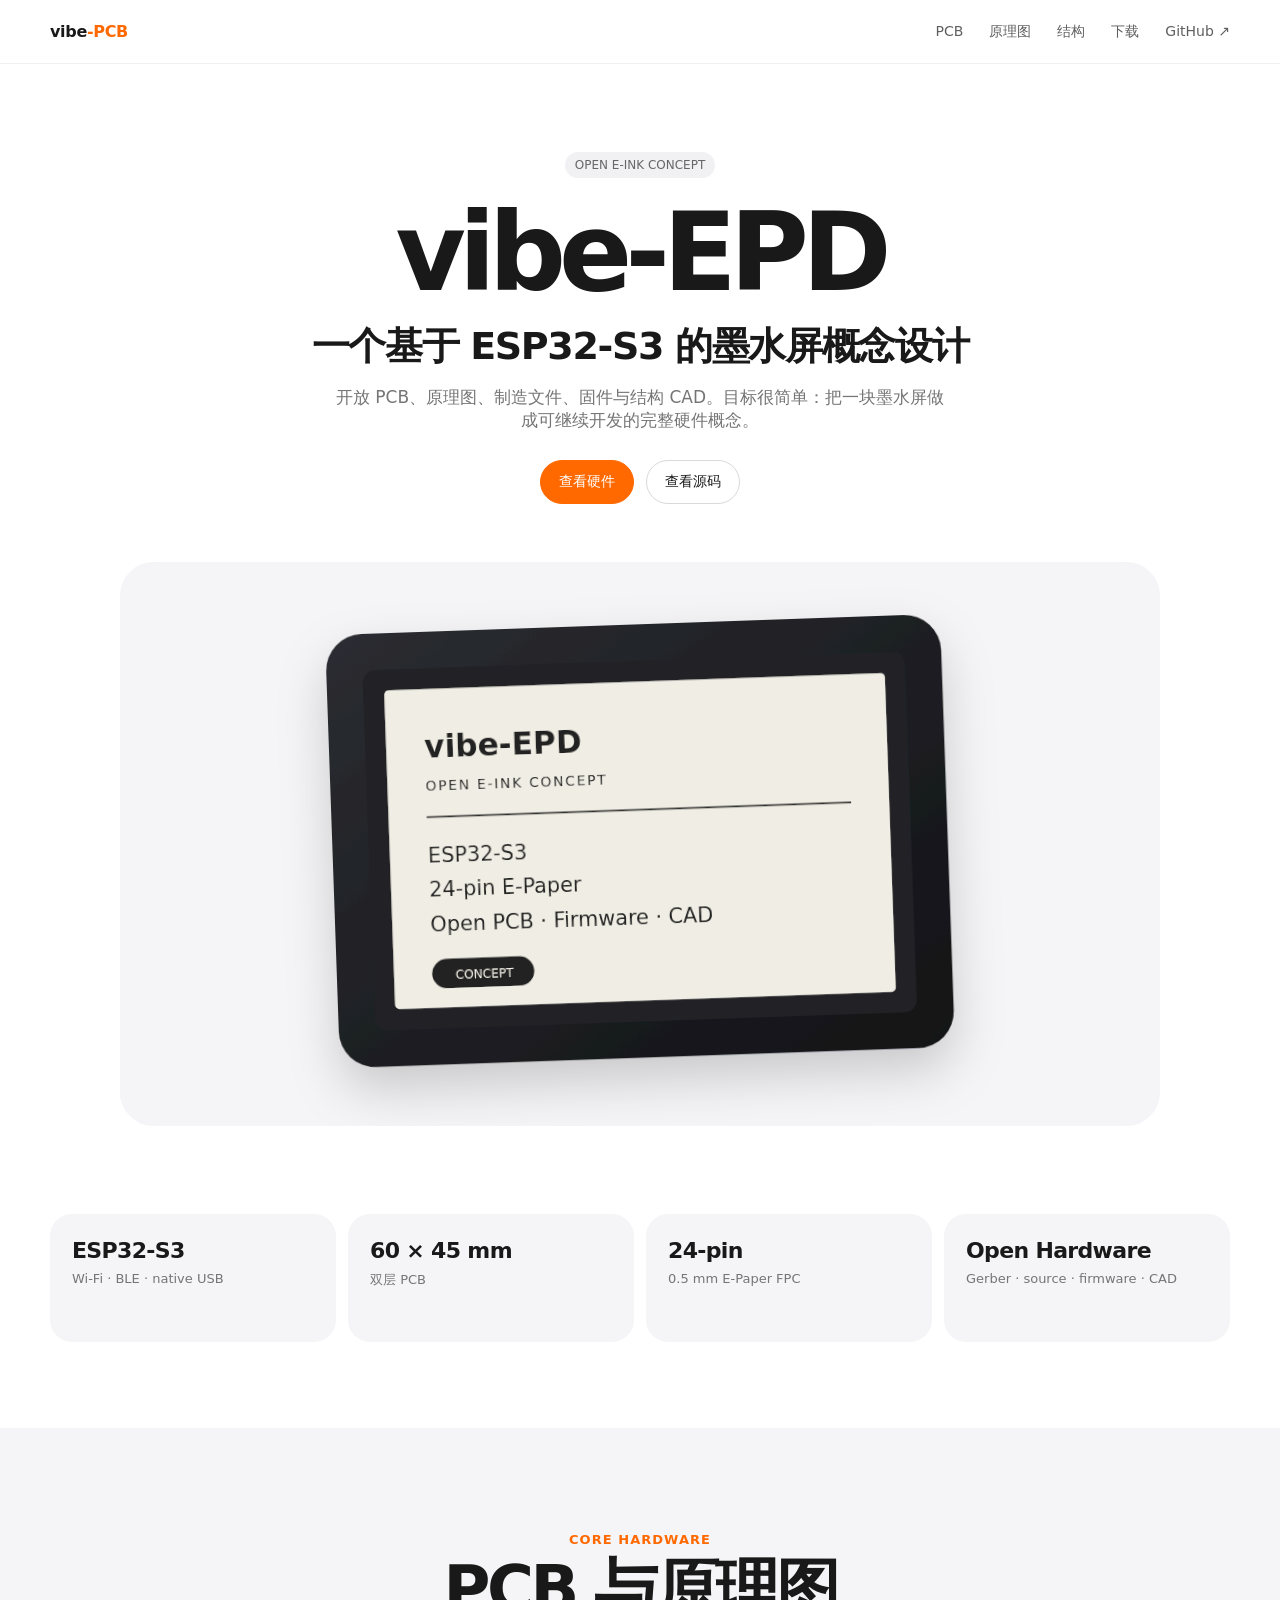
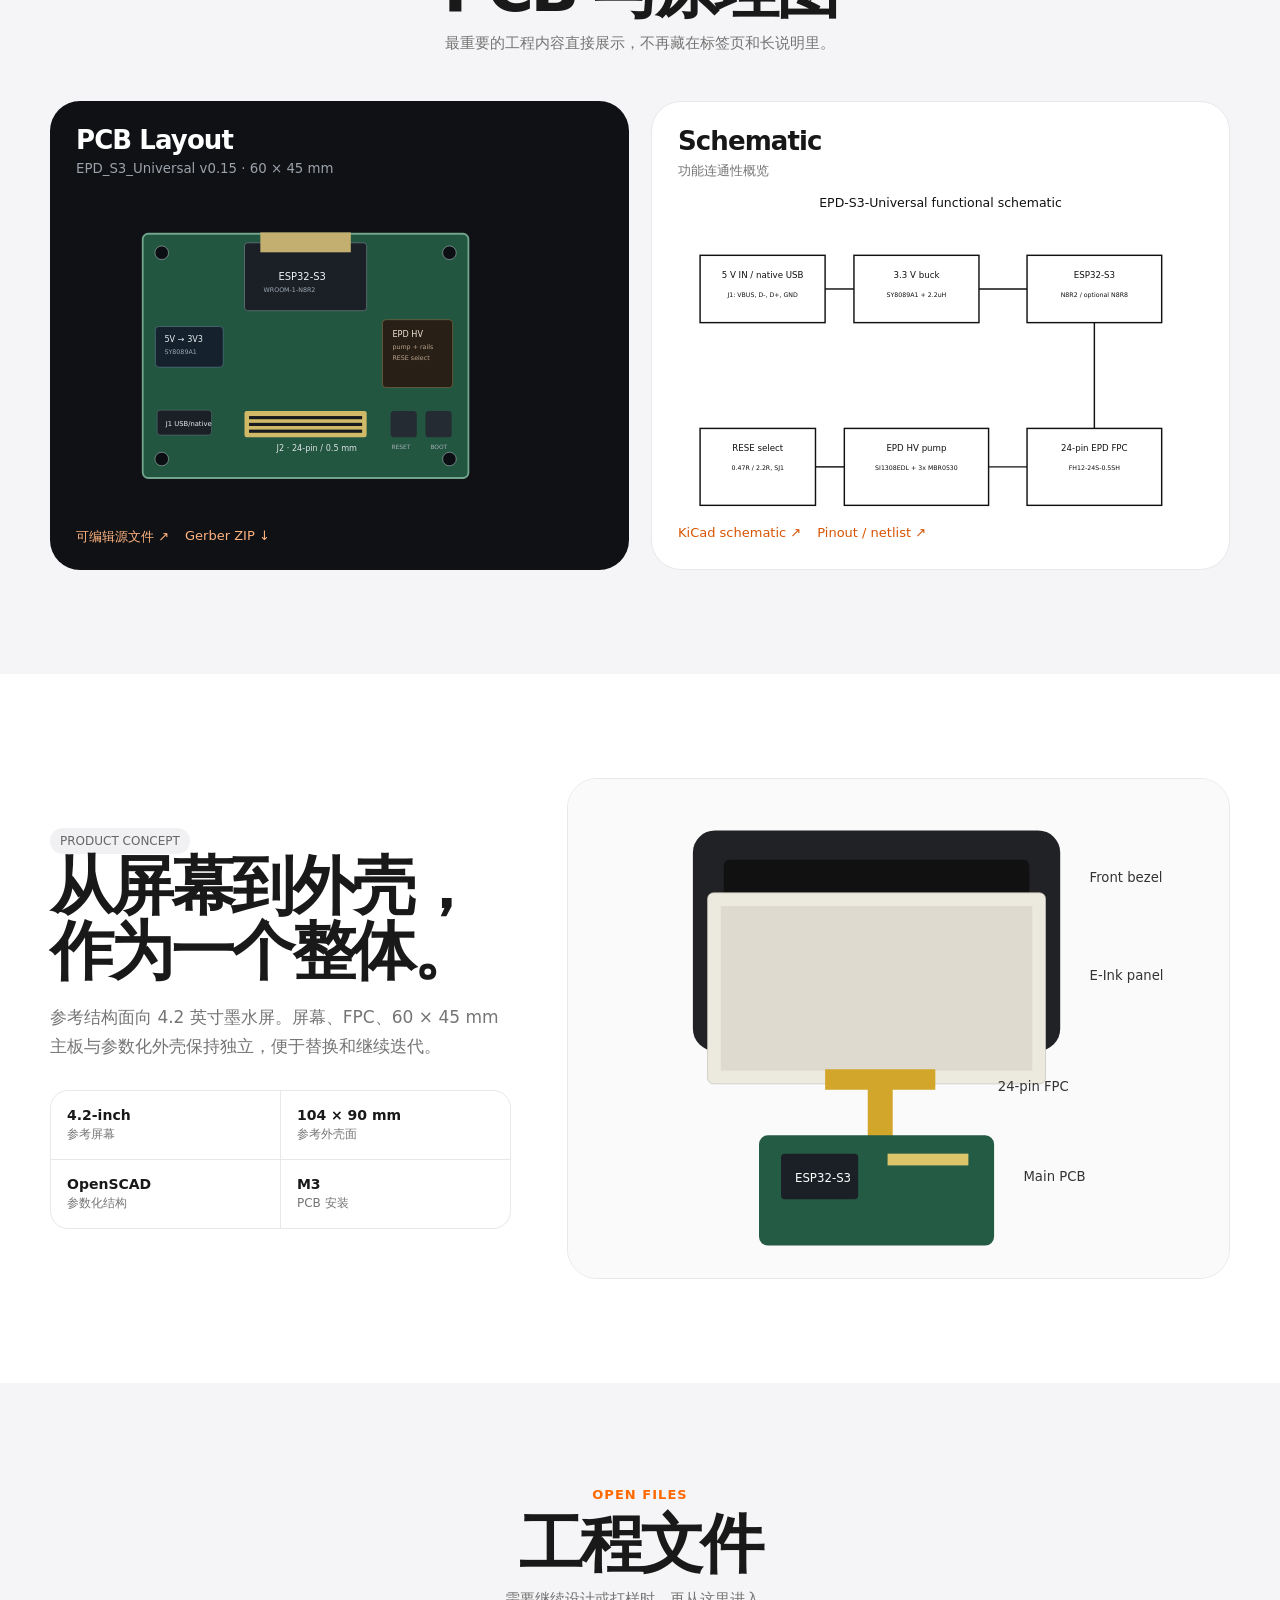
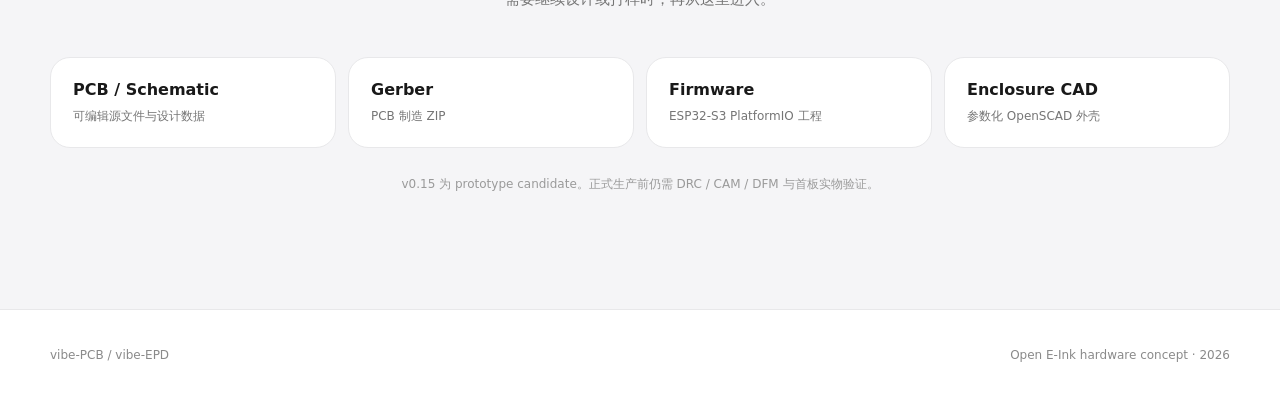
==== commit 3fe33a7a: "Redesign Pages as minimal self-contained E-Ink product site" ====
--- a/docs/index.html
+++ b/docs/index.html
@@ -3,224 +3,94 @@
 <head>
 <meta charset="utf-8">
 <meta name="viewport" content="width=device-width,initial-scale=1">
-<meta name="description" content="vibe-PCB / vibe-EPD：ESP32-S3 墨水屏主板、原理图、PCB、Gerber、固件、结构 CAD 与完整产品工程资料。">
-<title>vibe-PCB · vibe-EPD Engineering Reference</title>
-<link rel="stylesheet" href="./assets/site.css">
+<meta name="description" content="vibe-EPD：一个基于 ESP32-S3 的开源墨水屏概念设计，包含 PCB、原理图、Gerber、固件与结构 CAD。">
+<title>vibe-EPD · 墨水屏概念设计</title>
+<style>
+:root{--ink:#191919;--muted:#757575;--soft:#f5f5f7;--line:#e8e8ea;--orange:#ff6900;--max:1180px}
+*{box-sizing:border-box}html{scroll-behavior:smooth}body{margin:0;color:var(--ink);background:#fff;font-family:Inter,ui-sans-serif,system-ui,-apple-system,BlinkMacSystemFont,"Segoe UI","PingFang SC","Microsoft YaHei",sans-serif;-webkit-font-smoothing:antialiased}a{color:inherit}.wrap{width:min(calc(100% - 48px),var(--max));margin:auto}.nav{height:64px;position:sticky;top:0;z-index:20;background:rgba(255,255,255,.92);backdrop-filter:blur(18px);border-bottom:1px solid rgba(0,0,0,.06)}.nav .wrap{height:100%;display:flex;align-items:center;justify-content:space-between}.brand{font-weight:800;text-decoration:none;letter-spacing:-.02em}.brand span{color:var(--orange)}.navlinks{display:flex;gap:26px;font-size:14px;color:#5f5f5f}.navlinks a{text-decoration:none}.navlinks a:hover{color:#111}.hero{text-align:center;padding:88px 0 54px}.badge{display:inline-flex;padding:6px 10px;border-radius:999px;background:#f1f1f3;color:#666;font-size:12px}.hero h1{font-size:clamp(58px,9vw,108px);line-height:.94;letter-spacing:-.065em;margin:24px 0 20px;font-weight:850}.hero h2{font-size:clamp(24px,3vw,38px);line-height:1.18;letter-spacing:-.035em;margin:0;font-weight:650}.hero p{font-size:17px;color:var(--muted);margin:18px auto 0;max-width:620px}.actions{display:flex;justify-content:center;gap:12px;flex-wrap:wrap;margin:28px 0 0}.btn{display:inline-flex;align-items:center;justify-content:center;min-height:44px;padding:0 18px;border-radius:22px;text-decoration:none;font-size:14px;border:1px solid #d9d9dc;background:#fff}.btn.primary{background:var(--orange);color:#fff;border-color:var(--orange)}.heroVisual{margin:58px auto 0;max-width:1040px;background:var(--soft);border-radius:34px;overflow:hidden}.heroVisual svg{display:block;width:100%;height:auto}.features{padding:34px 0 86px}.featureGrid{display:grid;grid-template-columns:repeat(4,1fr);gap:12px}.feature{background:var(--soft);border-radius:22px;padding:24px 22px;min-height:128px}.feature b{display:block;font-size:22px;letter-spacing:-.03em}.feature span{display:block;color:var(--muted);font-size:13px;margin-top:8px}.section{padding:104px 0}.section.soft{background:var(--soft)}.sectionTitle{text-align:center;margin-bottom:48px}.sectionTitle .kicker{color:var(--orange);font-size:13px;font-weight:700;letter-spacing:.08em}.sectionTitle h2{font-size:clamp(38px,5vw,64px);line-height:1.02;letter-spacing:-.055em;margin:10px 0 12px}.sectionTitle p{margin:0 auto;color:var(--muted);max-width:580px;font-size:15px}.hardwareGrid{display:grid;grid-template-columns:1fr 1fr;gap:22px}.hardwareCard{background:#0f1115;border-radius:30px;overflow:hidden;color:#fff}.hardwareCard.light{background:#fff;color:#171717;border:1px solid var(--line)}.hardwareCard header{padding:24px 26px 0}.hardwareCard h3{font-size:26px;letter-spacing:-.035em;margin:0}.hardwareCard small{display:block;margin-top:6px;color:#9ca2aa}.hardwareCard.light small{color:var(--muted)}.hardwareCard svg{display:block;width:100%;height:auto;margin-top:8px}.cardLinks{display:flex;gap:16px;flex-wrap:wrap;padding:0 26px 24px}.cardLinks a{text-decoration:none;font-size:13px;color:#ffb37f}.hardwareCard.light .cardLinks a{color:#d85400}.structure{display:grid;grid-template-columns:.82fr 1.18fr;gap:56px;align-items:center}.structureCopy h2{font-size:clamp(40px,5vw,68px);line-height:1.02;letter-spacing:-.055em;margin:0 0 18px}.structureCopy p{color:var(--muted);font-size:17px;line-height:1.75;margin:0;max-width:470px}.miniSpecs{display:grid;grid-template-columns:1fr 1fr;gap:1px;background:var(--line);border:1px solid var(--line);border-radius:18px;overflow:hidden;margin-top:28px}.miniSpecs div{background:#fff;padding:16px}.miniSpecs b,.miniSpecs span{display:block}.miniSpecs b{font-size:14px}.miniSpecs span{font-size:12px;color:var(--muted);margin-top:3px}.structureVisual{background:#fff;border-radius:30px;border:1px solid var(--line);overflow:hidden}.structureVisual svg{display:block;width:100%;height:auto}.downloadGrid{display:grid;grid-template-columns:repeat(4,1fr);gap:12px}.download{display:block;background:#fff;border:1px solid var(--line);border-radius:20px;padding:22px;text-decoration:none;transition:.2s}.download:hover{transform:translateY(-2px);border-color:#c9c9cd}.download b{display:block;font-size:16px}.download span{display:block;color:var(--muted);font-size:12px;margin-top:8px;line-height:1.5}.note{text-align:center;color:#9a9a9a;font-size:12px;margin-top:28px}.footer{padding:38px 0 46px;border-top:1px solid var(--line);color:#8a8a8a;font-size:12px}.footer .wrap{display:flex;justify-content:space-between;gap:20px;flex-wrap:wrap}
+@media(max-width:900px){.navlinks{display:none}.featureGrid,.downloadGrid{grid-template-columns:1fr 1fr}.hardwareGrid,.structure{grid-template-columns:1fr}.structure{gap:28px}.structureCopy{max-width:700px}.section{padding:78px 0}}
+@media(max-width:560px){.wrap{width:min(calc(100% - 30px),var(--max))}.hero{padding-top:64px}.hero h1{font-size:58px}.featureGrid,.downloadGrid{grid-template-columns:1fr}.heroVisual{border-radius:22px}.hardwareCard,.structureVisual{border-radius:22px}.section{padding:64px 0}.sectionTitle{margin-bottom:30px}}
+</style>
 </head>
 <body>
-<nav class="nav">
-  <div class="wrap navin">
-    <a class="brand" href="#top">vibe<span>-PCB</span></a>
-    <div class="links">
-      <a href="#core">PCB / 原理图</a>
-      <a href="#system">产品结构</a>
-      <a href="#mechanical">机械</a>
-      <a href="#manufacturing">制造</a>
-      <a href="#downloads">下载</a>
-      <a href="https://github.com/GitrnHub/vibe-PCB">GitHub ↗</a>
-    </div>
-  </div>
-</nav>
+<nav class="nav"><div class="wrap"><a class="brand" href="#top">vibe<span>-PCB</span></a><div class="navlinks"><a href="#hardware">PCB</a><a href="#hardware">原理图</a><a href="#product">结构</a><a href="#files">下载</a><a href="https://github.com/GitrnHub/vibe-PCB">GitHub ↗</a></div></div></nav>
 
 <header id="top" class="hero">
-  <div class="wrap heroGrid">
-    <div class="heroCopy">
-      <div class="eyebrow">AI-assisted · open hardware · reproducible</div>
-      <div class="releaseRow"><span class="status now">v0.15 ELECTRONICS</span><span class="status mech">v0.1 MECHANICAL</span></div>
-      <h1><span class="heroName">vibe-EPD</span><span class="heroClaim">ESP32-S3 墨水屏完整产品参考设计</span></h1>
-      <p class="lede">把真正能继续修改的电路设计、PCB 制造数据、固件和产品结构放在同一个工程里。首页先看最重要的 <strong>PCB 与原理图</strong>，产品外观和路线图放到后面。</p>
-      <div class="actions">
-        <a class="btn primary" href="#core">查看 PCB 与原理图</a>
-        <a class="btn" href="https://raw.githubusercontent.com/GitrnHub/vibe-PCB/main/hardware/epd-s3-v0.15/manufacturing/EPD_S3_Universal_Gerber.zip">下载 Gerber</a>
-        <a class="btn quiet" href="https://github.com/GitrnHub/vibe-PCB">仓库源码 ↗</a>
-      </div>
-      <p class="micro">Prototype candidate：制造前仍需 CAM/DFM、器件旋转、目标屏幕 pinout 与首板实物验证。</p>
+  <div class="wrap">
+    <span class="badge">OPEN E-INK CONCEPT</span>
+    <h1>vibe-EPD</h1>
+    <h2>一个基于 ESP32-S3 的墨水屏概念设计</h2>
+    <p>开放 PCB、原理图、制造文件、固件与结构 CAD。目标很简单：把一块墨水屏做成可继续开发的完整硬件概念。</p>
+    <div class="actions"><a class="btn primary" href="#hardware">查看硬件</a><a class="btn" href="https://github.com/GitrnHub/vibe-PCB">查看源码</a></div>
+    <div class="heroVisual" aria-label="vibe-EPD 产品概念图">
+      <svg viewBox="0 0 1200 650" role="img" aria-label="vibe-EPD 墨水屏概念产品">
+        <defs><linearGradient id="caseHero" x1="0" y1="0" x2="1" y2="1"><stop stop-color="#2b2d31"/><stop offset="1" stop-color="#111216"/></linearGradient><filter id="shadowHero" x="-30%" y="-30%" width="160%" height="180%"><feDropShadow dx="0" dy="26" stdDeviation="28" flood-opacity=".18"/></filter></defs>
+        <rect width="1200" height="650" fill="#f5f5f7"/>
+        <g transform="translate(245 72) rotate(-2 355 250)" filter="url(#shadowHero)">
+          <rect width="710" height="500" rx="42" fill="url(#caseHero)"/>
+          <rect x="42" y="42" width="626" height="416" rx="14" fill="#202126"/>
+          <rect x="66" y="66" width="578" height="368" rx="5" fill="#f0eee4"/>
+          <g fill="#202020" font-family="system-ui,sans-serif"><text x="110" y="145" font-size="36" font-weight="750">vibe-EPD</text><text x="110" y="183" font-size="16" letter-spacing="2">OPEN E-INK CONCEPT</text><line x1="110" y1="214" x2="600" y2="214" stroke="#2d2d2d" stroke-width="2"/><text x="110" y="266" font-size="24">ESP32-S3</text><text x="110" y="306" font-size="24">24-pin E-Paper</text><text x="110" y="346" font-size="24">Open PCB · Firmware · CAD</text><rect x="110" y="378" width="118" height="34" rx="17" fill="#202020"/><text x="137" y="401" fill="#f0eee4" font-size="14">CONCEPT</text></g>
+        </g>
+      </svg>
     </div>
-    <figure class="heroRender">
-      <img src="./assets/product-render.svg" alt="vibe-EPD 4.2-inch reference product render">
-      <figcaption>Reference enclosure · 4.2-inch class</figcaption>
-    </figure>
-  </div>
-
-  <div class="wrap specStrip" aria-label="核心规格">
-    <div><b>ESP32-S3</b><span>Wi-Fi · BLE · native USB</span></div>
-    <div><b>60 × 45 mm</b><span>2-layer PCB</span></div>
-    <div><b>24-pin / 0.5 mm</b><span>E-Paper FPC</span></div>
-    <div><b>Gerber + BOM/CPL</b><span>manufacturing package</span></div>
   </div>
 </header>
 
-<main>
-<section id="core" class="section coreSection">
+<section class="features"><div class="wrap featureGrid">
+  <div class="feature"><b>ESP32-S3</b><span>Wi-Fi · BLE · native USB</span></div>
+  <div class="feature"><b>60 × 45 mm</b><span>双层 PCB</span></div>
+  <div class="feature"><b>24-pin</b><span>0.5 mm E-Paper FPC</span></div>
+  <div class="feature"><b>Open Hardware</b><span>Gerber · source · firmware · CAD</span></div>
+</div></section>
+
+<section id="hardware" class="section soft">
   <div class="wrap">
-    <div class="sectionHead">
-      <div><div class="eyebrow">CORE ENGINEERING</div><h2>电路板与原理图</h2></div>
-      <p>不再藏在标签页里。PCB 和原理图常驻展示，点击图面可直接放大；制造文件和可编辑源文件从对应卡片进入。</p>
-    </div>
-
-    <div class="engineeringGrid">
-      <article class="engineeringCard primaryEngineering">
-        <div class="visualHeader">
-          <div><span class="index">01</span><h3>PCB Layout</h3></div>
-          <span class="chip">60 × 45 mm · 2 Layer</span>
-        </div>
-        <button class="imageButton" type="button" data-lightbox="./assets/pcb-preview.svg" data-alt="EPD S3 Universal v0.15 PCB layout preview">
-          <img src="./assets/pcb-preview.svg" alt="EPD S3 Universal v0.15 PCB layout preview">
-          <span>点击放大 PCB</span>
-        </button>
-        <div class="engineeringMeta">
-          <p>ESP32-S3 主控、24-pin FPC、高压 EPD 辅助网络、5 V→3.3 V 电源与 USB 信号均落在当前 v0.15 板上。</p>
-          <div class="inlineLinks">
-            <a href="https://github.com/GitrnHub/vibe-PCB/tree/main/hardware/epd-s3-v0.15/source">可编辑源文件 ↗</a>
-            <a href="https://raw.githubusercontent.com/GitrnHub/vibe-PCB/main/hardware/epd-s3-v0.15/manufacturing/EPD_S3_Universal_Gerber.zip">Gerber ZIP ↓</a>
-          </div>
-        </div>
+    <div class="sectionTitle"><div class="kicker">CORE HARDWARE</div><h2>PCB 与原理图</h2><p>最重要的工程内容直接展示，不再藏在标签页和长说明里。</p></div>
+    <div class="hardwareGrid">
+      <article class="hardwareCard">
+        <header><h3>PCB Layout</h3><small>EPD_S3_Universal v0.15 · 60 × 45 mm</small></header>
+        <svg viewBox="0 0 1280 760" role="img" aria-label="EPD S3 Universal PCB layout">
+          <rect width="1280" height="760" fill="#0f1115"/><g font-family="system-ui,sans-serif"><g transform="translate(205 110)"><rect width="720" height="540" rx="12" fill="#235641" stroke="#72a58d" stroke-width="4"/><circle cx="42" cy="42" r="15" fill="#0b0e13" stroke="#d6dce3"/><circle cx="678" cy="42" r="15" fill="#0b0e13" stroke="#d6dce3"/><circle cx="42" cy="498" r="15" fill="#0b0e13" stroke="#d6dce3"/><circle cx="678" cy="498" r="15" fill="#0b0e13" stroke="#d6dce3"/><rect x="225" y="20" width="270" height="150" rx="7" fill="#1b2027" stroke="#98a2ae"/><rect x="260" y="-3" width="200" height="44" fill="#c3b070"/><text x="300" y="103" fill="#f0f3f5" font-size="22">ESP32-S3</text><text x="267" y="128" fill="#9da7b2" font-size="14">WROOM-1-N8R2</text><rect x="225" y="392" width="270" height="58" rx="5" fill="#d0ba67"/><g fill="#171a1e"><rect x="235" y="403" width="250" height="7"/><rect x="235" y="418" width="250" height="7"/><rect x="235" y="433" width="250" height="7"/></g><text x="296" y="480" fill="#dce2e8" font-size="18">J2 · 24-pin / 0.5 mm</text><rect x="28" y="205" width="150" height="90" rx="8" fill="#15222d" stroke="#7190a9"/><text x="48" y="240" fill="#e7ecf1" font-size="18">5V → 3V3</text><text x="48" y="265" fill="#9aa5b0" font-size="14">SY8089A1</text><rect x="530" y="190" width="155" height="150" rx="8" fill="#281f17" stroke="#a77d47"/><text x="552" y="228" fill="#f0e3d2" font-size="18">EPD HV</text><text x="552" y="254" fill="#baa48b" font-size="14">pump + rails</text><text x="552" y="278" fill="#baa48b" font-size="14">RESE select</text><rect x="32" y="390" width="120" height="55" rx="7" fill="#1b2027" stroke="#6d7783"/><text x="51" y="424" fill="#e6ebf0" font-size="15">J1 USB/native</text><rect x="548" y="392" width="58" height="58" rx="8" fill="#252b33"/><rect x="625" y="392" width="58" height="58" rx="8" fill="#252b33"/><text x="550" y="476" fill="#a5aeb9" font-size="13">RESET</text><text x="636" y="476" fill="#a5aeb9" font-size="13">BOOT</text></g></g>
+        </svg>
+        <div class="cardLinks"><a href="https://github.com/GitrnHub/vibe-PCB/tree/main/hardware/epd-s3-v0.15/source">可编辑源文件 ↗</a><a href="https://raw.githubusercontent.com/GitrnHub/vibe-PCB/main/hardware/epd-s3-v0.15/manufacturing/EPD_S3_Universal_Gerber.zip">Gerber ZIP ↓</a></div>
       </article>
 
-      <article class="engineeringCard">
-        <div class="visualHeader">
-          <div><span class="index">02</span><h3>Schematic</h3></div>
-          <span class="chip">Connectivity reference</span>
-        </div>
-        <button class="imageButton" type="button" data-lightbox="./assets/schematic.svg" data-alt="EPD S3 Universal schematic overview">
-          <img src="./assets/schematic.svg" alt="EPD S3 Universal schematic overview">
-          <span>点击放大原理图</span>
-        </button>
-        <div class="engineeringMeta">
-          <p>原理图视图直接对应网络表与 24-pin pinout；具体面板仍需核对控制器初始化和 waveform/LUT。</p>
-          <div class="inlineLinks">
-            <a href="https://github.com/GitrnHub/vibe-PCB/tree/main/hardware/epd-s3-v0.15/source">KiCad schematic ↗</a>
-            <a href="https://github.com/GitrnHub/vibe-PCB/tree/main/hardware/epd-s3-v0.15/reference">Pinout / netlist ↗</a>
-          </div>
-        </div>
+      <article class="hardwareCard light">
+        <header><h3>Schematic</h3><small>功能连通性概览</small></header>
+        <svg viewBox="0 0 1200 700" role="img" aria-label="EPD S3 Universal schematic">
+          <rect width="1200" height="700" fill="#fff"/><g transform="scale(20)" font-family="system-ui,sans-serif" fill="#111"><text x="30" y="2" text-anchor="middle" font-size="1.3">EPD-S3-Universal functional schematic</text><rect x="5" y="7" width="13" height="7" fill="none" stroke="#111" stroke-width="0.15"/><text x="11.5" y="9.4" text-anchor="middle" font-size="0.9">5 V IN / native USB</text><text x="11.5" y="11.3" text-anchor="middle" font-size="0.65">J1: VBUS, D-, D+, GND</text><rect x="21" y="7" width="13" height="7" fill="none" stroke="#111" stroke-width="0.15"/><text x="27.5" y="9.4" text-anchor="middle" font-size="0.9">3.3 V buck</text><text x="27.5" y="11.3" text-anchor="middle" font-size="0.65">SY8089A1 + 2.2uH</text><rect x="39" y="7" width="14" height="7" fill="none" stroke="#111" stroke-width="0.15"/><text x="46" y="9.4" text-anchor="middle" font-size="0.9">ESP32-S3</text><text x="46" y="11.3" text-anchor="middle" font-size="0.65">N8R2 / optional N8R8</text><rect x="39" y="25" width="14" height="8" fill="none" stroke="#111" stroke-width="0.15"/><text x="46" y="27.4" text-anchor="middle" font-size="0.9">24-pin EPD FPC</text><text x="46" y="29.3" text-anchor="middle" font-size="0.65">FH12-24S-0.5SH</text><rect x="20" y="25" width="15" height="8" fill="none" stroke="#111" stroke-width="0.15"/><text x="27.5" y="27.4" text-anchor="middle" font-size="0.9">EPD HV pump</text><text x="27.5" y="29.3" text-anchor="middle" font-size="0.65">SI1308EDL + 3x MBR0530</text><rect x="5" y="25" width="12" height="8" fill="none" stroke="#111" stroke-width="0.15"/><text x="11" y="27.4" text-anchor="middle" font-size="0.9">RESE select</text><text x="11" y="29.3" text-anchor="middle" font-size="0.65">0.47R / 2.2R, SJ1</text><line x1="18" y1="10.5" x2="21" y2="10.5" stroke="#111" stroke-width="0.15"/><line x1="34" y1="10.5" x2="39" y2="10.5" stroke="#111" stroke-width="0.15"/><line x1="46" y1="14" x2="46" y2="25" stroke="#111" stroke-width="0.15"/><line x1="35" y1="29" x2="39" y2="29" stroke="#111" stroke-width="0.15"/><line x1="17" y1="29" x2="20" y2="29" stroke="#111" stroke-width="0.15"/></g>
+        </svg>
+        <div class="cardLinks"><a href="https://github.com/GitrnHub/vibe-PCB/tree/main/hardware/epd-s3-v0.15/source">KiCad schematic ↗</a><a href="https://github.com/GitrnHub/vibe-PCB/tree/main/hardware/epd-s3-v0.15/reference">Pinout / netlist ↗</a></div>
       </article>
-    </div>
-
-    <div class="factRow">
-      <div><small>MCU</small><strong>ESP32-S3-WROOM-1-N8R2</strong></div>
-      <div><small>DISPLAY BUS</small><strong>SPI + BUSY / RST / DC / CS</strong></div>
-      <div><small>POWER</small><strong>5 V input · local 3.3 V</strong></div>
-      <div><small>SOURCE</small><strong>KiCad + design.json preserved</strong></div>
     </div>
   </div>
 </section>
 
-<section id="system" class="section altSection">
-  <div class="wrap">
-    <div class="sectionHead compact">
-      <div><div class="eyebrow">SYSTEM VIEW</div><h2>从电路到完整产品</h2></div>
-      <p>电气架构和机械结构并排看，避免产品外观盖过真正的工程信息。</p>
-    </div>
-    <div class="systemGrid">
-      <figure class="mediaPanel">
-        <div class="panelLabel"><b>系统架构</b><span>Electronics + firmware</span></div>
-        <button class="imageButton clean" type="button" data-lightbox="./assets/system-architecture.svg" data-alt="vibe-EPD system architecture">
-          <img src="./assets/system-architecture.svg" alt="vibe-EPD system architecture">
-        </button>
-      </figure>
-      <figure class="mediaPanel">
-        <div class="panelLabel"><b>产品爆炸结构</b><span>Display + PCB + enclosure</span></div>
-        <button class="imageButton clean" type="button" data-lightbox="./assets/exploded-view.svg" data-alt="vibe-EPD exploded product structure">
-          <img src="./assets/exploded-view.svg" alt="vibe-EPD exploded product structure">
-        </button>
-      </figure>
-    </div>
-    <div class="boundaryNote"><strong>当前硬件：</strong>ESP32-S3 + 24-pin EPD + 5 V 输入 / 原生 USB 信号。 <strong>下一版目标：</strong>USB-C、锂电充电、fuel gauge、RTC；这些不会在页面上伪装成 v0.15 已具备。</div>
-  </div>
-</section>
-
-<section id="mechanical" class="section">
-  <div class="wrap mechanicalGrid">
-    <div class="mechanicalCopy">
-      <div class="eyebrow">MECHANICAL</div>
-      <h2>参数化产品结构</h2>
-      <p class="sub">现有 enclosure-v0.1 用 OpenSCAD 保存，目标是让 PCB、屏幕和外壳成为同一套可修改工程，而不是只留下效果图。</p>
-      <dl class="detailList">
-        <div><dt>参考屏幕</dt><dd>4.2-inch · 91 × 77 mm class</dd></div>
-        <div><dt>外壳面尺寸</dt><dd>约 104 × 90 mm</dd></div>
-        <div><dt>内部板卡</dt><dd>60 × 45 mm PCB / M3 mounting</dd></div>
-        <div><dt>CAD</dt><dd>Parametric OpenSCAD source</dd></div>
-      </dl>
-      <a class="textLink" href="https://github.com/GitrnHub/vibe-PCB/tree/main/mechanical/enclosure-v0.1">打开结构 CAD ↗</a>
-    </div>
-    <figure class="mediaPanel mechanicalVisual">
-      <div class="panelLabel"><b>机械尺寸参考</b><span>Fit-check drawing</span></div>
-      <button class="imageButton clean" type="button" data-lightbox="./assets/mechanical-drawing.svg" data-alt="vibe-EPD mechanical drawing">
-        <img src="./assets/mechanical-drawing.svg" alt="vibe-EPD mechanical drawing">
-      </button>
-    </figure>
-  </div>
-</section>
-
-<section id="manufacturing" class="section altSection">
-  <div class="wrap">
-    <div class="sectionHead compact">
-      <div><div class="eyebrow">MANUFACTURING</div><h2>从工程文件到首板</h2></div>
-      <p>BOM 不再占首页版面，只保留为装配下载资料；主页专注设计、制造状态和首板风险。</p>
-    </div>
-    <div class="processGrid">
-      <div class="process done"><span>01</span><b>Design</b><p>原理图、PCB、netlist、pinout</p></div>
-      <div class="process done"><span>02</span><b>Fabrication</b><p>Gerber + PTH / NPTH drill</p></div>
-      <div class="process current"><span>03</span><b>First article</b><p>DFM、SMT rotation、5 pcs 验证</p></div>
-      <div class="process"><span>04</span><b>Product revision</b><p>实测后冻结下一版硬件</p></div>
-    </div>
-    <div class="manufacturingMedia">
-      <figure class="mediaPanel smallMedia">
-        <div class="panelLabel"><b>Gerber Stack</b><span>Fabrication view</span></div>
-        <button class="imageButton clean" type="button" data-lightbox="./assets/gerber-stack.svg" data-alt="Gerber layer stack preview">
-          <img src="./assets/gerber-stack.svg" alt="Gerber layer stack preview">
-        </button>
-      </figure>
-      <div class="warningPanel">
-        <span class="status road">FIRST ARTICLE REQUIRED</span>
-        <h3>下单前必须复核</h3>
-        <p>Gerber Viewer / DFM、CPL 元件旋转、FPC 插接方向、实际屏幕 24-pin pinout、RESE 配置以及对应控制器的初始化和 LUT。</p>
-      </div>
+<section id="product" class="section">
+  <div class="wrap structure">
+    <div class="structureCopy"><span class="badge">PRODUCT CONCEPT</span><h2>从屏幕到外壳，作为一个整体。</h2><p>参考结构面向 4.2 英寸墨水屏。屏幕、FPC、60 × 45 mm 主板与参数化外壳保持独立，便于替换和继续迭代。</p><div class="miniSpecs"><div><b>4.2-inch</b><span>参考屏幕</span></div><div><b>104 × 90 mm</b><span>参考外壳面</span></div><div><b>OpenSCAD</b><span>参数化结构</span></div><div><b>M3</b><span>PCB 安装</span></div></div></div>
+    <div class="structureVisual">
+      <svg viewBox="0 0 900 680" role="img" aria-label="vibe-EPD 产品爆炸结构">
+        <rect width="900" height="680" fill="#fafafa"/><g font-family="system-ui,sans-serif"><g transform="translate(170 70)"><rect width="500" height="300" rx="30" fill="#202226"/><rect x="42" y="40" width="416" height="220" rx="8" fill="#111"/><text x="540" y="70" font-size="18" fill="#333">Front bezel</text></g><g transform="translate(190 155)"><rect width="460" height="260" rx="8" fill="#ece9de" stroke="#c8c4b8"/><rect x="18" y="18" width="424" height="224" fill="#dedacf"/><text x="520" y="118" font-size="18" fill="#333">E-Ink panel</text></g><g transform="translate(350 395)"><path d="M0 0h150v28H92v80H58V28H0z" fill="#d2a62b"/><text x="235" y="30" font-size="18" fill="#333">24-pin FPC</text></g><g transform="translate(260 485)"><rect width="320" height="150" rx="12" fill="#245b45"/><rect x="30" y="25" width="105" height="62" rx="5" fill="#1b2026"/><text x="49" y="63" fill="#fff" font-size="16">ESP32-S3</text><rect x="175" y="25" width="110" height="16" fill="#dbc46a"/><text x="360" y="62" font-size="18" fill="#333">Main PCB</text></g></g>
+      </svg>
     </div>
   </div>
 </section>
 
-<section class="section">
-  <div class="wrap compatibilityGrid">
-    <div>
-      <div class="eyebrow">DISPLAY COMPATIBILITY</div>
-      <h2>24-pin 不等于所有屏通用</h2>
-      <p class="sub">基础板面向常见 24-pin SPI E-Paper。50-pin Spectra 6 等新接口应使用专用适配或独立硬件修订。</p>
-      <a class="textLink" href="https://github.com/GitrnHub/vibe-PCB/blob/main/hardware/epd-s3-v0.15/reference/fpc24_pinout.csv">查看 24-pin pinout ↗</a>
+<section id="files" class="section soft">
+  <div class="wrap">
+    <div class="sectionTitle"><div class="kicker">OPEN FILES</div><h2>工程文件</h2><p>需要继续设计或打样时，再从这里进入。</p></div>
+    <div class="downloadGrid">
+      <a class="download" href="https://github.com/GitrnHub/vibe-PCB/tree/main/hardware/epd-s3-v0.15/source"><b>PCB / Schematic</b><span>可编辑源文件与设计数据</span></a>
+      <a class="download" href="https://raw.githubusercontent.com/GitrnHub/vibe-PCB/main/hardware/epd-s3-v0.15/manufacturing/EPD_S3_Universal_Gerber.zip"><b>Gerber</b><span>PCB 制造 ZIP</span></a>
+      <a class="download" href="https://github.com/GitrnHub/vibe-PCB/tree/main/firmware"><b>Firmware</b><span>ESP32-S3 PlatformIO 工程</span></a>
+      <a class="download" href="https://github.com/GitrnHub/vibe-PCB/tree/main/mechanical/enclosure-v0.1"><b>Enclosure CAD</b><span>参数化 OpenSCAD 外壳</span></a>
     </div>
-    <figure class="mediaPanel compatibilityVisual">
-      <button class="imageButton clean" type="button" data-lightbox="./assets/display-compatibility.svg" data-alt="E-Paper display compatibility matrix">
-        <img src="./assets/display-compatibility.svg" alt="E-Paper display compatibility matrix">
-      </button>
-    </figure>
+    <p class="note">v0.15 为 prototype candidate。正式生产前仍需 DRC / CAM / DFM 与首板实物验证。</p>
   </div>
 </section>
 
-<section id="downloads" class="section downloadSection">
-  <div class="wrap">
-    <div class="sectionHead compact">
-      <div><div class="eyebrow">FILES</div><h2>工程文件</h2></div>
-      <p>把“看设计”和“拿去制造”分开。BOM/CPL 留在这里下载，不在首页铺表格。</p>
-    </div>
-    <div class="downloadGrid">
-      <a class="download featured" href="https://github.com/GitrnHub/vibe-PCB/tree/main/hardware/epd-s3-v0.15/source"><b>Editable PCB source ↗</b><span>KiCad schematic + checksum-verified PCB/design source</span></a>
-      <a class="download featured" href="https://raw.githubusercontent.com/GitrnHub/vibe-PCB/main/hardware/epd-s3-v0.15/manufacturing/EPD_S3_Universal_Gerber.zip"><b>Gerber manufacturing ZIP ↓</b><span>裸板制造直接使用此 ZIP</span></a>
-      <a class="download" href="https://github.com/GitrnHub/vibe-PCB/tree/main/hardware/epd-s3-v0.15/reference"><b>Hardware reference ↗</b><span>pinout / netlist / validation</span></a>
-      <a class="download" href="https://github.com/GitrnHub/vibe-PCB/tree/main/hardware/epd-s3-v0.15/assembly"><b>BOM + CPL ↗</b><span>SMT 装配资料，仅作为下载项</span></a>
-      <a class="download" href="https://github.com/GitrnHub/vibe-PCB/tree/main/firmware"><b>Firmware ↗</b><span>PlatformIO bring-up + local Web UI</span></a>
-      <a class="download" href="https://github.com/GitrnHub/vibe-PCB/tree/main/mechanical/enclosure-v0.1"><b>Mechanical CAD ↗</b><span>Parametric OpenSCAD enclosure</span></a>
-    </div>
-  </div>
-</section>
-</main>
-
-<footer class="footer"><div class="wrap"><b>vibe-PCB</b><span>Open hardware engineering reference · <span id="year"></span></span><span>Prototype data requires first-article verification before production.</span></div></footer>
-
-<dialog id="imageViewer" class="imageViewer" aria-label="工程图放大查看">
-  <div class="viewerBar"><span id="viewerTitle">Engineering view</span><button id="viewerClose" type="button" aria-label="关闭">×</button></div>
-  <img id="viewerImage" alt="">
-</dialog>
-
-<script src="./assets/site.js"></script>
+<footer class="footer"><div class="wrap"><span>vibe-PCB / vibe-EPD</span><span>Open E-Ink hardware concept · 2026</span></div></footer>
 </body>
 </html>
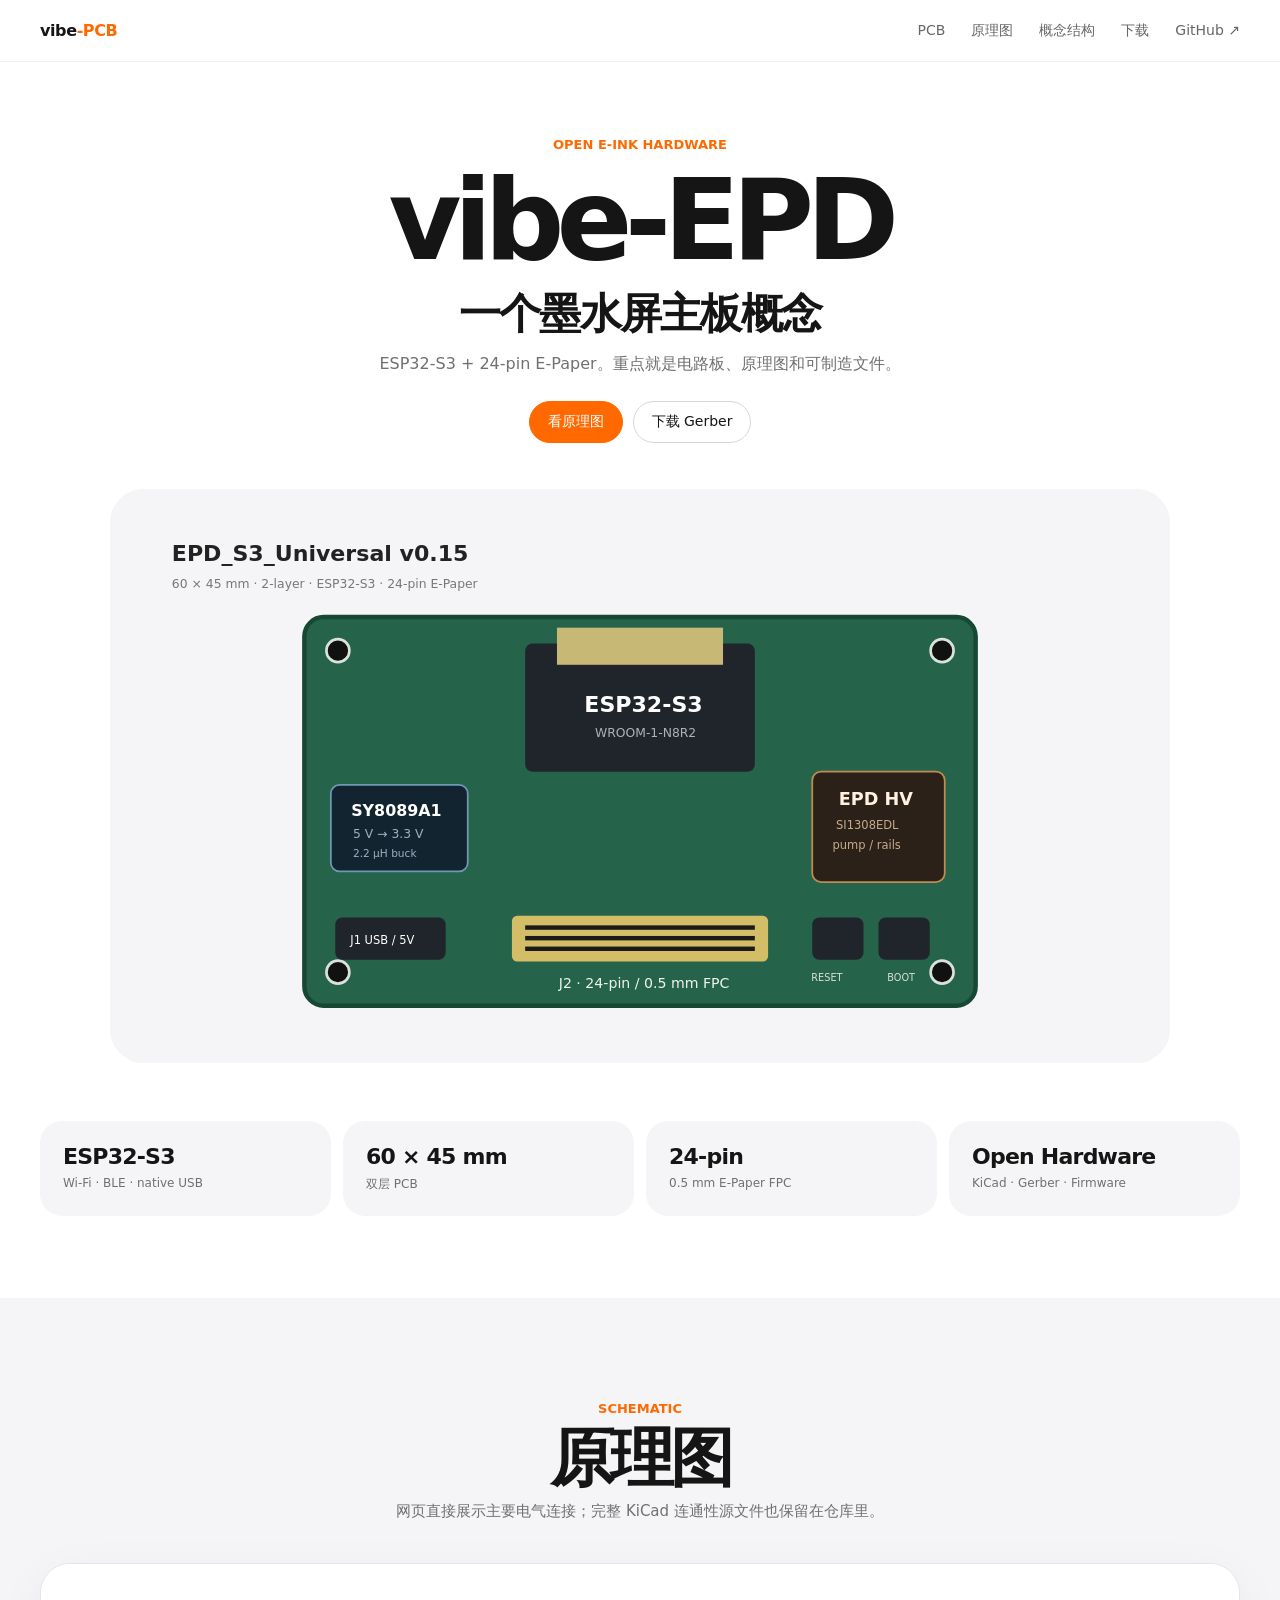
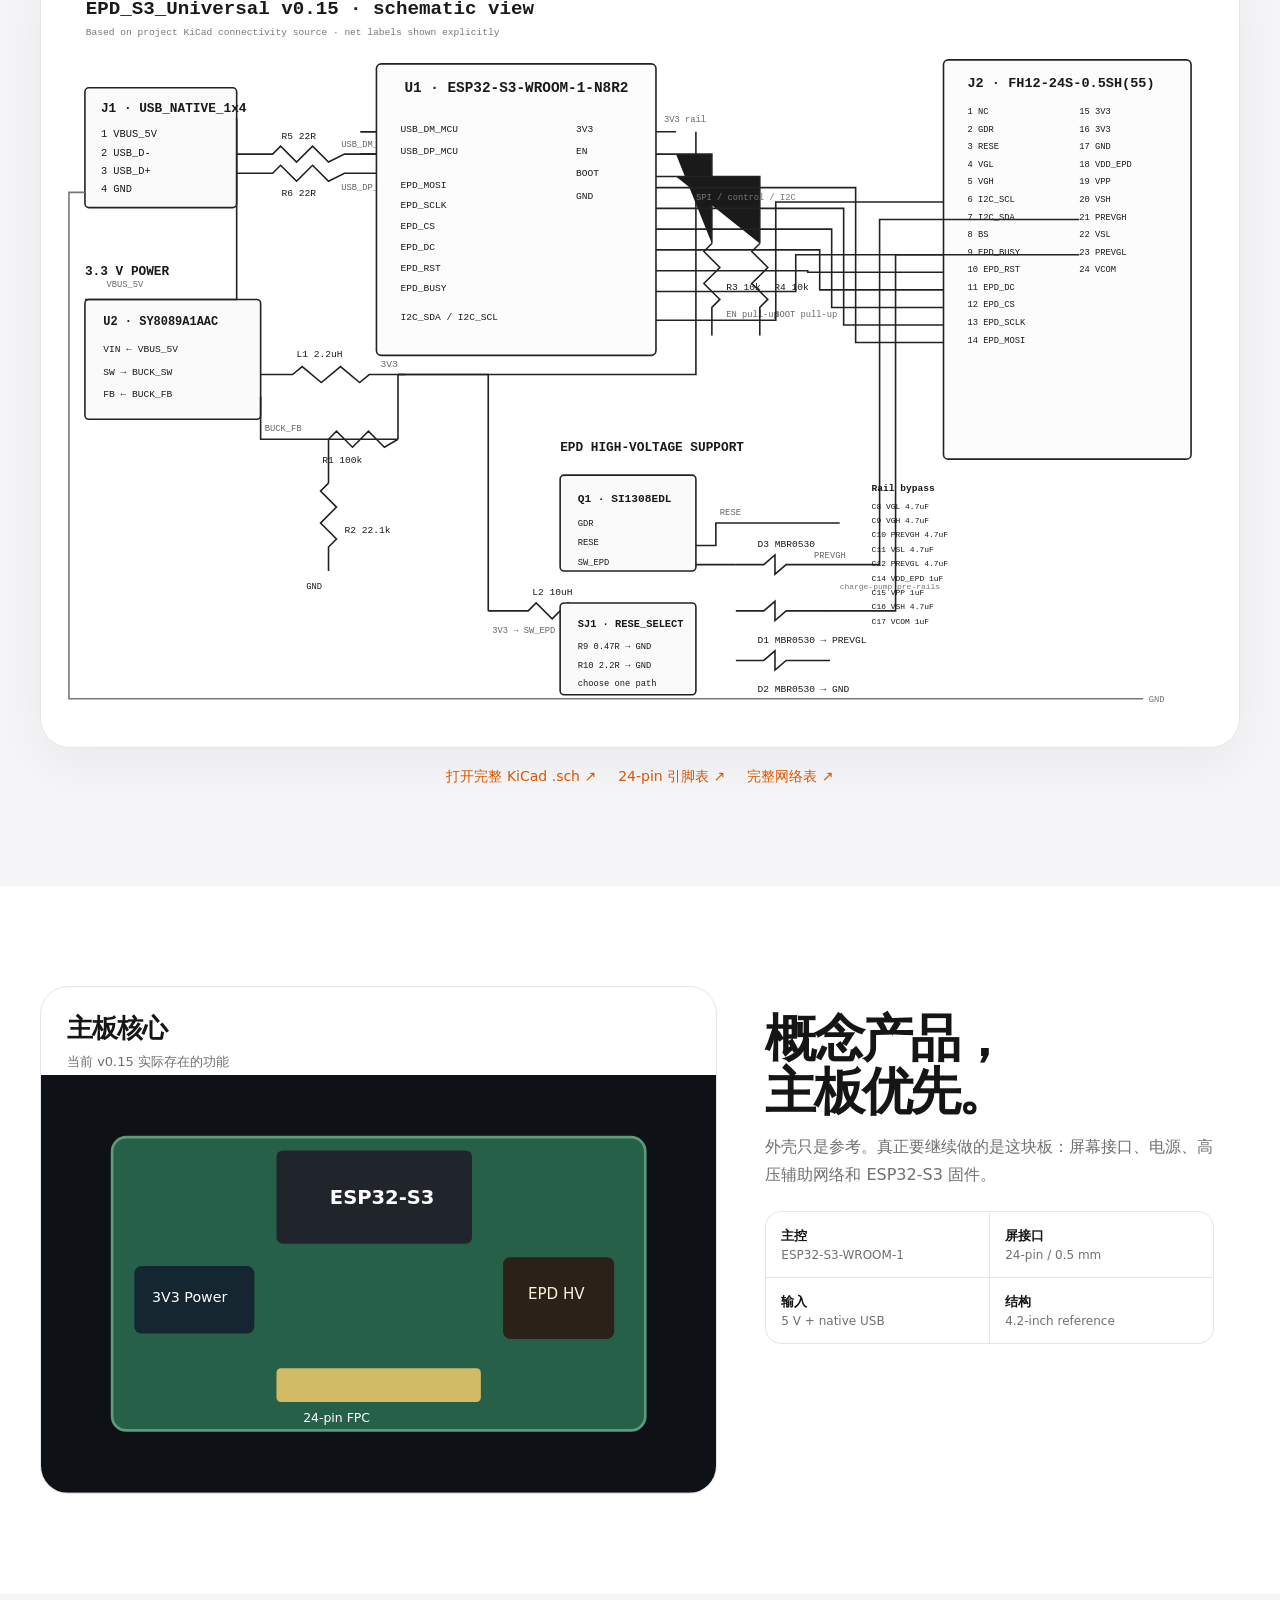
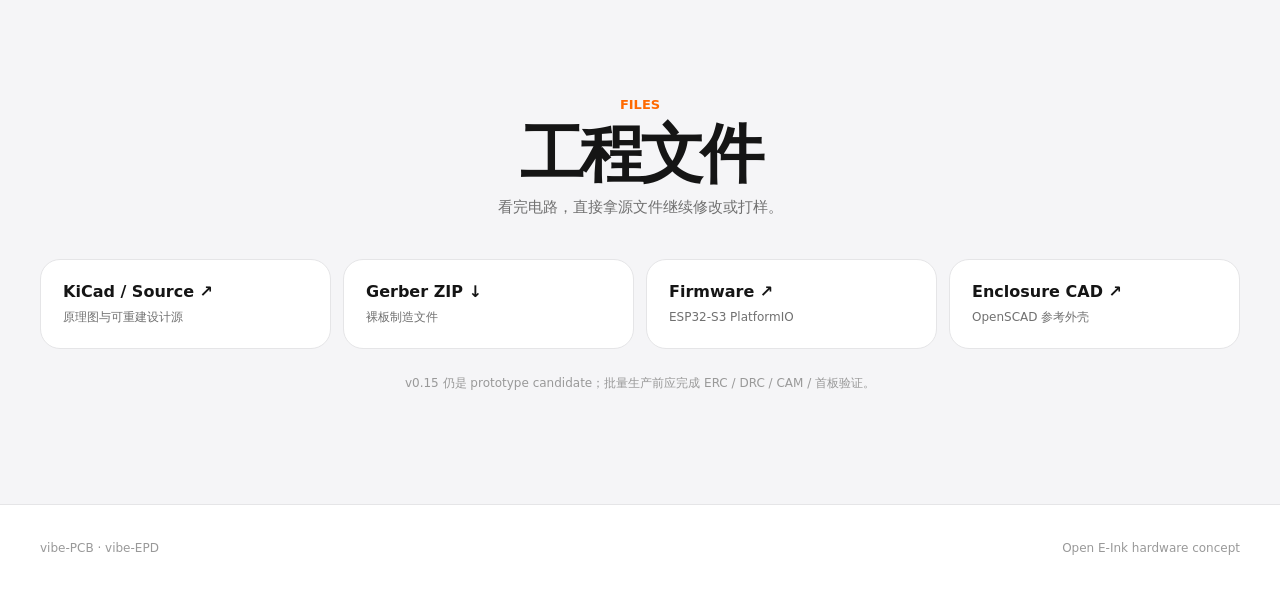
==== commit 53452c50: "Make PCB and schematic the primary Pages content" ====
--- a/docs/index.html
+++ b/docs/index.html
@@ -3,94 +3,133 @@
 <head>
 <meta charset="utf-8">
 <meta name="viewport" content="width=device-width,initial-scale=1">
-<meta name="description" content="vibe-EPD：一个基于 ESP32-S3 的开源墨水屏概念设计，包含 PCB、原理图、Gerber、固件与结构 CAD。">
-<title>vibe-EPD · 墨水屏概念设计</title>
+<meta name="description" content="vibe-EPD：ESP32-S3 墨水屏概念主板。查看 PCB、原理图、Gerber、固件与结构 CAD。">
+<title>vibe-EPD · 墨水屏主板概念</title>
 <style>
-:root{--ink:#191919;--muted:#757575;--soft:#f5f5f7;--line:#e8e8ea;--orange:#ff6900;--max:1180px}
-*{box-sizing:border-box}html{scroll-behavior:smooth}body{margin:0;color:var(--ink);background:#fff;font-family:Inter,ui-sans-serif,system-ui,-apple-system,BlinkMacSystemFont,"Segoe UI","PingFang SC","Microsoft YaHei",sans-serif;-webkit-font-smoothing:antialiased}a{color:inherit}.wrap{width:min(calc(100% - 48px),var(--max));margin:auto}.nav{height:64px;position:sticky;top:0;z-index:20;background:rgba(255,255,255,.92);backdrop-filter:blur(18px);border-bottom:1px solid rgba(0,0,0,.06)}.nav .wrap{height:100%;display:flex;align-items:center;justify-content:space-between}.brand{font-weight:800;text-decoration:none;letter-spacing:-.02em}.brand span{color:var(--orange)}.navlinks{display:flex;gap:26px;font-size:14px;color:#5f5f5f}.navlinks a{text-decoration:none}.navlinks a:hover{color:#111}.hero{text-align:center;padding:88px 0 54px}.badge{display:inline-flex;padding:6px 10px;border-radius:999px;background:#f1f1f3;color:#666;font-size:12px}.hero h1{font-size:clamp(58px,9vw,108px);line-height:.94;letter-spacing:-.065em;margin:24px 0 20px;font-weight:850}.hero h2{font-size:clamp(24px,3vw,38px);line-height:1.18;letter-spacing:-.035em;margin:0;font-weight:650}.hero p{font-size:17px;color:var(--muted);margin:18px auto 0;max-width:620px}.actions{display:flex;justify-content:center;gap:12px;flex-wrap:wrap;margin:28px 0 0}.btn{display:inline-flex;align-items:center;justify-content:center;min-height:44px;padding:0 18px;border-radius:22px;text-decoration:none;font-size:14px;border:1px solid #d9d9dc;background:#fff}.btn.primary{background:var(--orange);color:#fff;border-color:var(--orange)}.heroVisual{margin:58px auto 0;max-width:1040px;background:var(--soft);border-radius:34px;overflow:hidden}.heroVisual svg{display:block;width:100%;height:auto}.features{padding:34px 0 86px}.featureGrid{display:grid;grid-template-columns:repeat(4,1fr);gap:12px}.feature{background:var(--soft);border-radius:22px;padding:24px 22px;min-height:128px}.feature b{display:block;font-size:22px;letter-spacing:-.03em}.feature span{display:block;color:var(--muted);font-size:13px;margin-top:8px}.section{padding:104px 0}.section.soft{background:var(--soft)}.sectionTitle{text-align:center;margin-bottom:48px}.sectionTitle .kicker{color:var(--orange);font-size:13px;font-weight:700;letter-spacing:.08em}.sectionTitle h2{font-size:clamp(38px,5vw,64px);line-height:1.02;letter-spacing:-.055em;margin:10px 0 12px}.sectionTitle p{margin:0 auto;color:var(--muted);max-width:580px;font-size:15px}.hardwareGrid{display:grid;grid-template-columns:1fr 1fr;gap:22px}.hardwareCard{background:#0f1115;border-radius:30px;overflow:hidden;color:#fff}.hardwareCard.light{background:#fff;color:#171717;border:1px solid var(--line)}.hardwareCard header{padding:24px 26px 0}.hardwareCard h3{font-size:26px;letter-spacing:-.035em;margin:0}.hardwareCard small{display:block;margin-top:6px;color:#9ca2aa}.hardwareCard.light small{color:var(--muted)}.hardwareCard svg{display:block;width:100%;height:auto;margin-top:8px}.cardLinks{display:flex;gap:16px;flex-wrap:wrap;padding:0 26px 24px}.cardLinks a{text-decoration:none;font-size:13px;color:#ffb37f}.hardwareCard.light .cardLinks a{color:#d85400}.structure{display:grid;grid-template-columns:.82fr 1.18fr;gap:56px;align-items:center}.structureCopy h2{font-size:clamp(40px,5vw,68px);line-height:1.02;letter-spacing:-.055em;margin:0 0 18px}.structureCopy p{color:var(--muted);font-size:17px;line-height:1.75;margin:0;max-width:470px}.miniSpecs{display:grid;grid-template-columns:1fr 1fr;gap:1px;background:var(--line);border:1px solid var(--line);border-radius:18px;overflow:hidden;margin-top:28px}.miniSpecs div{background:#fff;padding:16px}.miniSpecs b,.miniSpecs span{display:block}.miniSpecs b{font-size:14px}.miniSpecs span{font-size:12px;color:var(--muted);margin-top:3px}.structureVisual{background:#fff;border-radius:30px;border:1px solid var(--line);overflow:hidden}.structureVisual svg{display:block;width:100%;height:auto}.downloadGrid{display:grid;grid-template-columns:repeat(4,1fr);gap:12px}.download{display:block;background:#fff;border:1px solid var(--line);border-radius:20px;padding:22px;text-decoration:none;transition:.2s}.download:hover{transform:translateY(-2px);border-color:#c9c9cd}.download b{display:block;font-size:16px}.download span{display:block;color:var(--muted);font-size:12px;margin-top:8px;line-height:1.5}.note{text-align:center;color:#9a9a9a;font-size:12px;margin-top:28px}.footer{padding:38px 0 46px;border-top:1px solid var(--line);color:#8a8a8a;font-size:12px}.footer .wrap{display:flex;justify-content:space-between;gap:20px;flex-wrap:wrap}
-@media(max-width:900px){.navlinks{display:none}.featureGrid,.downloadGrid{grid-template-columns:1fr 1fr}.hardwareGrid,.structure{grid-template-columns:1fr}.structure{gap:28px}.structureCopy{max-width:700px}.section{padding:78px 0}}
-@media(max-width:560px){.wrap{width:min(calc(100% - 30px),var(--max))}.hero{padding-top:64px}.hero h1{font-size:58px}.featureGrid,.downloadGrid{grid-template-columns:1fr}.heroVisual{border-radius:22px}.hardwareCard,.structureVisual{border-radius:22px}.section{padding:64px 0}.sectionTitle{margin-bottom:30px}}
+:root{--ink:#151515;--muted:#707070;--soft:#f5f5f7;--line:#e5e5e7;--orange:#ff6900;--dark:#0d1015;--max:1200px}
+*{box-sizing:border-box}html{scroll-behavior:smooth}body{margin:0;color:var(--ink);background:#fff;font-family:Inter,ui-sans-serif,system-ui,-apple-system,BlinkMacSystemFont,"Segoe UI","PingFang SC","Microsoft YaHei",sans-serif;-webkit-font-smoothing:antialiased}a{color:inherit}.wrap{width:min(calc(100% - 48px),var(--max));margin:auto}.nav{height:62px;position:sticky;top:0;z-index:20;background:rgba(255,255,255,.94);backdrop-filter:blur(16px);border-bottom:1px solid rgba(0,0,0,.06)}.nav .wrap{height:100%;display:flex;align-items:center;justify-content:space-between}.brand{font-weight:850;text-decoration:none;letter-spacing:-.025em}.brand span{color:var(--orange)}.navlinks{display:flex;gap:26px;font-size:14px;color:#666}.navlinks a{text-decoration:none}.navlinks a:hover{color:#111}.hero{text-align:center;padding:72px 0 34px}.tag{display:inline-block;color:var(--orange);font-size:13px;font-weight:750}.hero h1{font-size:clamp(62px,9vw,112px);line-height:.92;letter-spacing:-.07em;margin:16px 0 18px;font-weight:880}.hero h2{font-size:clamp(24px,3.3vw,42px);line-height:1.15;letter-spacing:-.04em;margin:0;font-weight:650}.hero p{margin:16px auto 0;color:var(--muted);font-size:16px;max-width:620px}.actions{display:flex;justify-content:center;gap:10px;flex-wrap:wrap;margin-top:26px}.btn{display:inline-flex;align-items:center;min-height:42px;padding:0 18px;border-radius:22px;text-decoration:none;border:1px solid #d8d8da;font-size:14px;background:#fff}.btn.primary{background:var(--orange);border-color:var(--orange);color:#fff}.boardHero{margin:46px auto 0;max-width:1060px;border-radius:34px;background:var(--soft);overflow:hidden}.boardHero svg{display:block;width:100%;height:auto}.specs{padding:24px 0 82px}.specGrid{display:grid;grid-template-columns:repeat(4,1fr);gap:12px}.spec{background:var(--soft);border-radius:22px;padding:23px}.spec b{display:block;font-size:22px;letter-spacing:-.035em}.spec span{display:block;margin-top:7px;color:var(--muted);font-size:12px}.section{padding:100px 0}.section.soft{background:var(--soft)}.head{text-align:center;margin-bottom:42px}.head .kicker{font-size:13px;color:var(--orange);font-weight:750}.head h2{font-size:clamp(42px,5vw,68px);letter-spacing:-.06em;line-height:1;margin:9px 0 12px}.head p{max-width:620px;margin:0 auto;color:var(--muted);font-size:15px}.schematicFrame{background:#fff;border:1px solid var(--line);border-radius:30px;overflow:hidden;box-shadow:0 14px 50px rgba(0,0,0,.05)}.schematicFrame svg{display:block;width:100%;height:auto}.belowLinks{display:flex;justify-content:center;gap:22px;flex-wrap:wrap;margin-top:20px}.belowLinks a{font-size:14px;text-decoration:none;color:#d85500}.detailGrid{display:grid;grid-template-columns:1.15fr .85fr;gap:22px}.panel{background:#fff;border:1px solid var(--line);border-radius:28px;overflow:hidden}.panel header{padding:24px 26px 4px}.panel h3{margin:0;font-size:26px;letter-spacing:-.04em}.panel p{margin:7px 0 0;color:var(--muted);font-size:13px}.panel svg{display:block;width:100%;height:auto}.productCopy{padding:26px}.productCopy h2{font-size:clamp(38px,4vw,58px);line-height:1.03;letter-spacing:-.055em;margin:0 0 15px}.productCopy p{color:var(--muted);font-size:16px;line-height:1.75;margin:0 0 22px}.mini{display:grid;grid-template-columns:1fr 1fr;gap:1px;background:var(--line);border:1px solid var(--line);border-radius:16px;overflow:hidden}.mini div{background:#fff;padding:15px}.mini b,.mini span{display:block}.mini b{font-size:13px}.mini span{font-size:12px;color:var(--muted);margin-top:3px}.downloadGrid{display:grid;grid-template-columns:repeat(4,1fr);gap:12px}.download{display:block;background:#fff;border:1px solid var(--line);border-radius:20px;padding:22px;text-decoration:none}.download:hover{border-color:#c6c6c9}.download b{display:block;font-size:16px}.download span{display:block;color:var(--muted);font-size:12px;line-height:1.5;margin-top:7px}.note{text-align:center;color:#999;font-size:12px;margin-top:26px}.footer{padding:36px 0 44px;border-top:1px solid var(--line);color:#999;font-size:12px}.footer .wrap{display:flex;justify-content:space-between;gap:18px;flex-wrap:wrap}
+@media(max-width:900px){.navlinks{display:none}.specGrid,.downloadGrid{grid-template-columns:1fr 1fr}.detailGrid{grid-template-columns:1fr}.section{padding:76px 0}}
+@media(max-width:560px){.wrap{width:min(calc(100% - 30px),var(--max))}.hero{padding-top:54px}.hero h1{font-size:60px}.boardHero,.schematicFrame,.panel{border-radius:22px}.specGrid,.downloadGrid{grid-template-columns:1fr}.section{padding:62px 0}.head{margin-bottom:28px}}
 </style>
 </head>
 <body>
-<nav class="nav"><div class="wrap"><a class="brand" href="#top">vibe<span>-PCB</span></a><div class="navlinks"><a href="#hardware">PCB</a><a href="#hardware">原理图</a><a href="#product">结构</a><a href="#files">下载</a><a href="https://github.com/GitrnHub/vibe-PCB">GitHub ↗</a></div></div></nav>
+<nav class="nav"><div class="wrap"><a class="brand" href="#top">vibe<span>-PCB</span></a><div class="navlinks"><a href="#pcb">PCB</a><a href="#schematic">原理图</a><a href="#product">概念结构</a><a href="#files">下载</a><a href="https://github.com/GitrnHub/vibe-PCB">GitHub ↗</a></div></div></nav>
 
 <header id="top" class="hero">
-  <div class="wrap">
-    <span class="badge">OPEN E-INK CONCEPT</span>
-    <h1>vibe-EPD</h1>
-    <h2>一个基于 ESP32-S3 的墨水屏概念设计</h2>
-    <p>开放 PCB、原理图、制造文件、固件与结构 CAD。目标很简单：把一块墨水屏做成可继续开发的完整硬件概念。</p>
-    <div class="actions"><a class="btn primary" href="#hardware">查看硬件</a><a class="btn" href="https://github.com/GitrnHub/vibe-PCB">查看源码</a></div>
-    <div class="heroVisual" aria-label="vibe-EPD 产品概念图">
-      <svg viewBox="0 0 1200 650" role="img" aria-label="vibe-EPD 墨水屏概念产品">
-        <defs><linearGradient id="caseHero" x1="0" y1="0" x2="1" y2="1"><stop stop-color="#2b2d31"/><stop offset="1" stop-color="#111216"/></linearGradient><filter id="shadowHero" x="-30%" y="-30%" width="160%" height="180%"><feDropShadow dx="0" dy="26" stdDeviation="28" flood-opacity=".18"/></filter></defs>
-        <rect width="1200" height="650" fill="#f5f5f7"/>
-        <g transform="translate(245 72) rotate(-2 355 250)" filter="url(#shadowHero)">
-          <rect width="710" height="500" rx="42" fill="url(#caseHero)"/>
-          <rect x="42" y="42" width="626" height="416" rx="14" fill="#202126"/>
-          <rect x="66" y="66" width="578" height="368" rx="5" fill="#f0eee4"/>
-          <g fill="#202020" font-family="system-ui,sans-serif"><text x="110" y="145" font-size="36" font-weight="750">vibe-EPD</text><text x="110" y="183" font-size="16" letter-spacing="2">OPEN E-INK CONCEPT</text><line x1="110" y1="214" x2="600" y2="214" stroke="#2d2d2d" stroke-width="2"/><text x="110" y="266" font-size="24">ESP32-S3</text><text x="110" y="306" font-size="24">24-pin E-Paper</text><text x="110" y="346" font-size="24">Open PCB · Firmware · CAD</text><rect x="110" y="378" width="118" height="34" rx="17" fill="#202020"/><text x="137" y="401" fill="#f0eee4" font-size="14">CONCEPT</text></g>
-        </g>
-      </svg>
-    </div>
-  </div>
+<div class="wrap">
+<span class="tag">OPEN E-INK HARDWARE</span>
+<h1>vibe-EPD</h1>
+<h2>一个墨水屏主板概念</h2>
+<p>ESP32-S3 + 24-pin E-Paper。重点就是电路板、原理图和可制造文件。</p>
+<div class="actions"><a class="btn primary" href="#schematic">看原理图</a><a class="btn" href="https://raw.githubusercontent.com/GitrnHub/vibe-PCB/main/hardware/epd-s3-v0.15/manufacturing/EPD_S3_Universal_Gerber.zip">下载 Gerber</a></div>
+
+<div id="pcb" class="boardHero" aria-label="EPD S3 Universal 主板预览">
+<svg viewBox="0 0 1200 650" role="img" aria-label="EPD S3 Universal v0.15 PCB">
+<rect width="1200" height="650" fill="#f5f5f7"/>
+<text x="70" y="82" font-family="system-ui,sans-serif" font-size="25" font-weight="700" fill="#222">EPD_S3_Universal v0.15</text>
+<text x="70" y="112" font-family="system-ui,sans-serif" font-size="14" fill="#777">60 × 45 mm · 2-layer · ESP32-S3 · 24-pin E-Paper</text>
+<g transform="translate(220 145)">
+<rect width="760" height="440" rx="22" fill="#26634b" stroke="#164834" stroke-width="5"/>
+<circle cx="38" cy="38" r="13" fill="#111" stroke="#d9e2dc" stroke-width="3"/><circle cx="722" cy="38" r="13" fill="#111" stroke="#d9e2dc" stroke-width="3"/><circle cx="38" cy="402" r="13" fill="#111" stroke="#d9e2dc" stroke-width="3"/><circle cx="722" cy="402" r="13" fill="#111" stroke="#d9e2dc" stroke-width="3"/>
+<rect x="250" y="30" width="260" height="145" rx="8" fill="#20252b"/><rect x="286" y="12" width="188" height="42" fill="#c8b875"/><text x="317" y="108" font-family="system-ui" font-size="25" font-weight="700" fill="#fff">ESP32-S3</text><text x="329" y="136" font-family="system-ui" font-size="14" fill="#aab2bc">WROOM-1-N8R2</text>
+<rect x="30" y="190" width="155" height="98" rx="10" fill="#132431" stroke="#6f99b3" stroke-width="2"/><text x="53" y="225" font-family="system-ui" font-size="18" font-weight="700" fill="#fff">SY8089A1</text><text x="55" y="250" font-family="system-ui" font-size="14" fill="#9cb0bf">5 V → 3.3 V</text><text x="55" y="272" font-family="system-ui" font-size="12" fill="#9cb0bf">2.2 µH buck</text>
+<rect x="575" y="175" width="150" height="125" rx="10" fill="#2b2118" stroke="#c08b50" stroke-width="2"/><text x="605" y="213" font-family="system-ui" font-size="20" font-weight="700" fill="#fff0df">EPD HV</text><text x="602" y="240" font-family="system-ui" font-size="13" fill="#c7aa8b">SI1308EDL</text><text x="598" y="262" font-family="system-ui" font-size="13" fill="#c7aa8b">pump / rails</text>
+<rect x="235" y="338" width="290" height="52" rx="6" fill="#d3bd67"/><g fill="#1a1a1a"><rect x="250" y="349" width="260" height="5"/><rect x="250" y="361" width="260" height="5"/><rect x="250" y="373" width="260" height="5"/></g><text x="288" y="420" font-family="system-ui" font-size="16" fill="#eef4f0">J2 · 24-pin / 0.5 mm FPC</text>
+<rect x="35" y="340" width="125" height="48" rx="8" fill="#20252b"/><text x="52" y="370" font-family="system-ui" font-size="13" fill="#fff">J1 USB / 5V</text>
+<rect x="575" y="340" width="58" height="48" rx="8" fill="#20252b"/><rect x="650" y="340" width="58" height="48" rx="8" fill="#20252b"/><text x="574" y="412" font-family="system-ui" font-size="11" fill="#d9dfdc">RESET</text><text x="660" y="412" font-family="system-ui" font-size="11" fill="#d9dfdc">BOOT</text>
+</g>
+</svg>
+</div>
+</div>
 </header>
 
-<section class="features"><div class="wrap featureGrid">
-  <div class="feature"><b>ESP32-S3</b><span>Wi-Fi · BLE · native USB</span></div>
-  <div class="feature"><b>60 × 45 mm</b><span>双层 PCB</span></div>
-  <div class="feature"><b>24-pin</b><span>0.5 mm E-Paper FPC</span></div>
-  <div class="feature"><b>Open Hardware</b><span>Gerber · source · firmware · CAD</span></div>
-</div></section>
+<section class="specs"><div class="wrap specGrid"><div class="spec"><b>ESP32-S3</b><span>Wi-Fi · BLE · native USB</span></div><div class="spec"><b>60 × 45 mm</b><span>双层 PCB</span></div><div class="spec"><b>24-pin</b><span>0.5 mm E-Paper FPC</span></div><div class="spec"><b>Open Hardware</b><span>KiCad · Gerber · Firmware</span></div></div></section>
 
-<section id="hardware" class="section soft">
-  <div class="wrap">
-    <div class="sectionTitle"><div class="kicker">CORE HARDWARE</div><h2>PCB 与原理图</h2><p>最重要的工程内容直接展示，不再藏在标签页和长说明里。</p></div>
-    <div class="hardwareGrid">
-      <article class="hardwareCard">
-        <header><h3>PCB Layout</h3><small>EPD_S3_Universal v0.15 · 60 × 45 mm</small></header>
-        <svg viewBox="0 0 1280 760" role="img" aria-label="EPD S3 Universal PCB layout">
-          <rect width="1280" height="760" fill="#0f1115"/><g font-family="system-ui,sans-serif"><g transform="translate(205 110)"><rect width="720" height="540" rx="12" fill="#235641" stroke="#72a58d" stroke-width="4"/><circle cx="42" cy="42" r="15" fill="#0b0e13" stroke="#d6dce3"/><circle cx="678" cy="42" r="15" fill="#0b0e13" stroke="#d6dce3"/><circle cx="42" cy="498" r="15" fill="#0b0e13" stroke="#d6dce3"/><circle cx="678" cy="498" r="15" fill="#0b0e13" stroke="#d6dce3"/><rect x="225" y="20" width="270" height="150" rx="7" fill="#1b2027" stroke="#98a2ae"/><rect x="260" y="-3" width="200" height="44" fill="#c3b070"/><text x="300" y="103" fill="#f0f3f5" font-size="22">ESP32-S3</text><text x="267" y="128" fill="#9da7b2" font-size="14">WROOM-1-N8R2</text><rect x="225" y="392" width="270" height="58" rx="5" fill="#d0ba67"/><g fill="#171a1e"><rect x="235" y="403" width="250" height="7"/><rect x="235" y="418" width="250" height="7"/><rect x="235" y="433" width="250" height="7"/></g><text x="296" y="480" fill="#dce2e8" font-size="18">J2 · 24-pin / 0.5 mm</text><rect x="28" y="205" width="150" height="90" rx="8" fill="#15222d" stroke="#7190a9"/><text x="48" y="240" fill="#e7ecf1" font-size="18">5V → 3V3</text><text x="48" y="265" fill="#9aa5b0" font-size="14">SY8089A1</text><rect x="530" y="190" width="155" height="150" rx="8" fill="#281f17" stroke="#a77d47"/><text x="552" y="228" fill="#f0e3d2" font-size="18">EPD HV</text><text x="552" y="254" fill="#baa48b" font-size="14">pump + rails</text><text x="552" y="278" fill="#baa48b" font-size="14">RESE select</text><rect x="32" y="390" width="120" height="55" rx="7" fill="#1b2027" stroke="#6d7783"/><text x="51" y="424" fill="#e6ebf0" font-size="15">J1 USB/native</text><rect x="548" y="392" width="58" height="58" rx="8" fill="#252b33"/><rect x="625" y="392" width="58" height="58" rx="8" fill="#252b33"/><text x="550" y="476" fill="#a5aeb9" font-size="13">RESET</text><text x="636" y="476" fill="#a5aeb9" font-size="13">BOOT</text></g></g>
-        </svg>
-        <div class="cardLinks"><a href="https://github.com/GitrnHub/vibe-PCB/tree/main/hardware/epd-s3-v0.15/source">可编辑源文件 ↗</a><a href="https://raw.githubusercontent.com/GitrnHub/vibe-PCB/main/hardware/epd-s3-v0.15/manufacturing/EPD_S3_Universal_Gerber.zip">Gerber ZIP ↓</a></div>
-      </article>
+<section id="schematic" class="section soft">
+<div class="wrap">
+<div class="head"><span class="kicker">SCHEMATIC</span><h2>原理图</h2><p>网页直接展示主要电气连接；完整 KiCad 连通性源文件也保留在仓库里。</p></div>
+<div class="schematicFrame">
+<svg viewBox="0 0 1500 980" role="img" aria-label="EPD S3 Universal detailed schematic view">
+<rect width="1500" height="980" fill="#fff"/>
+<g font-family="ui-monospace,SFMono-Regular,Menlo,Consolas,monospace" fill="#1a1a1a" stroke="#222" stroke-width="2">
+<text x="56" y="62" font-size="24" font-weight="700" stroke="none">EPD_S3_Universal v0.15 · schematic view</text>
+<text x="56" y="89" font-size="12" fill="#777" stroke="none">Based on project KiCad connectivity source · net labels shown explicitly</text>
 
-      <article class="hardwareCard light">
-        <header><h3>Schematic</h3><small>功能连通性概览</small></header>
-        <svg viewBox="0 0 1200 700" role="img" aria-label="EPD S3 Universal schematic">
-          <rect width="1200" height="700" fill="#fff"/><g transform="scale(20)" font-family="system-ui,sans-serif" fill="#111"><text x="30" y="2" text-anchor="middle" font-size="1.3">EPD-S3-Universal functional schematic</text><rect x="5" y="7" width="13" height="7" fill="none" stroke="#111" stroke-width="0.15"/><text x="11.5" y="9.4" text-anchor="middle" font-size="0.9">5 V IN / native USB</text><text x="11.5" y="11.3" text-anchor="middle" font-size="0.65">J1: VBUS, D-, D+, GND</text><rect x="21" y="7" width="13" height="7" fill="none" stroke="#111" stroke-width="0.15"/><text x="27.5" y="9.4" text-anchor="middle" font-size="0.9">3.3 V buck</text><text x="27.5" y="11.3" text-anchor="middle" font-size="0.65">SY8089A1 + 2.2uH</text><rect x="39" y="7" width="14" height="7" fill="none" stroke="#111" stroke-width="0.15"/><text x="46" y="9.4" text-anchor="middle" font-size="0.9">ESP32-S3</text><text x="46" y="11.3" text-anchor="middle" font-size="0.65">N8R2 / optional N8R8</text><rect x="39" y="25" width="14" height="8" fill="none" stroke="#111" stroke-width="0.15"/><text x="46" y="27.4" text-anchor="middle" font-size="0.9">24-pin EPD FPC</text><text x="46" y="29.3" text-anchor="middle" font-size="0.65">FH12-24S-0.5SH</text><rect x="20" y="25" width="15" height="8" fill="none" stroke="#111" stroke-width="0.15"/><text x="27.5" y="27.4" text-anchor="middle" font-size="0.9">EPD HV pump</text><text x="27.5" y="29.3" text-anchor="middle" font-size="0.65">SI1308EDL + 3x MBR0530</text><rect x="5" y="25" width="12" height="8" fill="none" stroke="#111" stroke-width="0.15"/><text x="11" y="27.4" text-anchor="middle" font-size="0.9">RESE select</text><text x="11" y="29.3" text-anchor="middle" font-size="0.65">0.47R / 2.2R, SJ1</text><line x1="18" y1="10.5" x2="21" y2="10.5" stroke="#111" stroke-width="0.15"/><line x1="34" y1="10.5" x2="39" y2="10.5" stroke="#111" stroke-width="0.15"/><line x1="46" y1="14" x2="46" y2="25" stroke="#111" stroke-width="0.15"/><line x1="35" y1="29" x2="39" y2="29" stroke="#111" stroke-width="0.15"/><line x1="17" y1="29" x2="20" y2="29" stroke="#111" stroke-width="0.15"/></g>
-        </svg>
-        <div class="cardLinks"><a href="https://github.com/GitrnHub/vibe-PCB/tree/main/hardware/epd-s3-v0.15/source">KiCad schematic ↗</a><a href="https://github.com/GitrnHub/vibe-PCB/tree/main/hardware/epd-s3-v0.15/reference">Pinout / netlist ↗</a></div>
-      </article>
-    </div>
-  </div>
+<!-- USB input -->
+<rect x="55" y="155" width="190" height="150" rx="5" fill="#fafafa"/>
+<text x="75" y="185" font-size="16" font-weight="700" stroke="none">J1 · USB_NATIVE_1x4</text>
+<text x="75" y="217" font-size="13" stroke="none">1  VBUS_5V</text><text x="75" y="240" font-size="13" stroke="none">2  USB_D-</text><text x="75" y="263" font-size="13" stroke="none">3  USB_D+</text><text x="75" y="286" font-size="13" stroke="none">4  GND</text>
+
+<!-- USB resistors -->
+<path d="M245 238H290l10-10 20 20 20-20 20 20 20-10h40" fill="none"/><text x="301" y="219" font-size="12" stroke="none">R5 22R</text>
+<path d="M245 262H290l10-10 20 20 20-20 20 20 20-10h40" fill="none"/><text x="301" y="291" font-size="12" stroke="none">R6 22R</text>
+<text x="376" y="229" font-size="11" fill="#666" stroke="none">USB_DM_MCU</text><text x="376" y="283" font-size="11" fill="#666" stroke="none">USB_DP_MCU</text>
+
+<!-- MCU -->
+<rect x="420" y="125" width="350" height="365" rx="6" fill="#fcfcfc"/>
+<text x="455" y="160" font-size="18" font-weight="700" stroke="none">U1 · ESP32-S3-WROOM-1-N8R2</text>
+<text x="450" y="210" font-size="12" stroke="none">USB_DM_MCU</text><text x="450" y="238" font-size="12" stroke="none">USB_DP_MCU</text><text x="450" y="280" font-size="12" stroke="none">EPD_MOSI</text><text x="450" y="306" font-size="12" stroke="none">EPD_SCLK</text><text x="450" y="332" font-size="12" stroke="none">EPD_CS</text><text x="450" y="358" font-size="12" stroke="none">EPD_DC</text><text x="450" y="384" font-size="12" stroke="none">EPD_RST</text><text x="450" y="410" font-size="12" stroke="none">EPD_BUSY</text><text x="450" y="446" font-size="12" stroke="none">I2C_SDA / I2C_SCL</text>
+<text x="670" y="210" font-size="12" stroke="none">3V3</text><text x="670" y="238" font-size="12" stroke="none">EN</text><text x="670" y="266" font-size="12" stroke="none">BOOT</text><text x="670" y="294" font-size="12" stroke="none">GND</text>
+<path d="M420 210H400"/><path d="M420 238H400"/><path d="M770 210H795"/><path d="M770 238H795"/><path d="M770 266H795"/>
+<path d="M400 210H420"/><path d="M400 238H420"/>
+
+<!-- Power -->
+<text x="55" y="390" font-size="16" font-weight="700" stroke="none">3.3 V POWER</text>
+<rect x="55" y="420" width="220" height="150" rx="5" fill="#fafafa"/>
+<text x="78" y="452" font-size="15" font-weight="700" stroke="none">U2 · SY8089A1AAC</text><text x="78" y="486" font-size="12" stroke="none">VIN  ← VBUS_5V</text><text x="78" y="514" font-size="12" stroke="none">SW   → BUCK_SW</text><text x="78" y="542" font-size="12" stroke="none">FB   ← BUCK_FB</text>
+<path d="M245 193V420H55" fill="none"/><text x="82" y="405" font-size="11" fill="#666" stroke="none">VBUS_5V</text>
+<path d="M275 514H315l12-10 24 20 24-20 24 20 12-10h45" fill="none"/><text x="320" y="492" font-size="12" stroke="none">L1 2.2uH</text><text x="425" y="505" font-size="12" fill="#666" stroke="none">3V3</text>
+<path d="M447 514V595"/><path d="M447 595H360"/><path d="M360 595l10-10 20 20 20-20 20 20 17-10" fill="none"/><text x="352" y="625" font-size="12" stroke="none">R1 100k</text><path d="M360 595V650"/><path d="M360 650l-10 10 20 20-20 20 20 20-10 10V760" fill="none"/><text x="380" y="712" font-size="12" stroke="none">R2 22.1k</text><text x="332" y="782" font-size="11" stroke="none">GND</text>
+<path d="M360 595H275V542" fill="none"/><text x="280" y="585" font-size="11" fill="#666" stroke="none">BUCK_FB</text>
+<path d="M447 514H820V210" fill="none"/><text x="780" y="198" font-size="11" fill="#666" stroke="none">3V3 rail</text>
+
+<!-- reset boot -->
+<path d="M795 238H840V350"/><path d="M840 350l-10 10 20 20-20 20 20 20-10 10V465" fill="none"/><text x="858" y="408" font-size="12" stroke="none">R3 10k</text><text x="858" y="442" font-size="11" fill="#666" stroke="none">EN pull-up</text>
+<path d="M795 266H900V350"/><path d="M900 350l-10 10 20 20-20 20 20 20-10 10V465" fill="none"/><text x="918" y="408" font-size="12" stroke="none">R4 10k</text><text x="918" y="442" font-size="11" fill="#666" stroke="none">BOOT pull-up</text>
+
+<!-- EPD connector -->
+<rect x="1130" y="120" width="310" height="500" rx="6" fill="#fcfcfc"/>
+<text x="1160" y="154" font-size="17" font-weight="700" stroke="none">J2 · FH12-24S-0.5SH(55)</text>
+<g font-size="11" stroke="none"><text x="1160" y="188">1 NC</text><text x="1160" y="210">2 GDR</text><text x="1160" y="232">3 RESE</text><text x="1160" y="254">4 VGL</text><text x="1160" y="276">5 VGH</text><text x="1160" y="298">6 I2C_SCL</text><text x="1160" y="320">7 I2C_SDA</text><text x="1160" y="342">8 BS</text><text x="1160" y="364">9 EPD_BUSY</text><text x="1160" y="386">10 EPD_RST</text><text x="1160" y="408">11 EPD_DC</text><text x="1160" y="430">12 EPD_CS</text><text x="1160" y="452">13 EPD_SCLK</text><text x="1160" y="474">14 EPD_MOSI</text><text x="1300" y="188">15 3V3</text><text x="1300" y="210">16 3V3</text><text x="1300" y="232">17 GND</text><text x="1300" y="254">18 VDD_EPD</text><text x="1300" y="276">19 VPP</text><text x="1300" y="298">20 VSH</text><text x="1300" y="320">21 PREVGH</text><text x="1300" y="342">22 VSL</text><text x="1300" y="364">23 PREVGL</text><text x="1300" y="386">24 VCOM</text></g>
+
+<!-- digital bus -->
+<path d="M770 280H1020V474H1130" fill="none"/><path d="M770 306H1005V452H1130" fill="none"/><path d="M770 332H990V430H1130" fill="none"/><path d="M770 358H975V408H1130" fill="none"/><path d="M770 384H960V386H1130" fill="none"/><path d="M770 410H945V364H1130" fill="none"/><path d="M770 446H920V298H1130" fill="none"/>
+<text x="820" y="296" font-size="11" fill="#777" stroke="none">SPI / control / I2C</text>
+
+<!-- HV pump -->
+<text x="650" y="610" font-size="16" font-weight="700" stroke="none">EPD HIGH-VOLTAGE SUPPORT</text>
+<rect x="650" y="640" width="170" height="120" rx="5" fill="#fafafa"/><text x="672" y="674" font-size="14" font-weight="700" stroke="none">Q1 · SI1308EDL</text><text x="672" y="704" font-size="11" stroke="none">GDR</text><text x="672" y="728" font-size="11" stroke="none">RESE</text><text x="672" y="752" font-size="11" stroke="none">SW_EPD</text>
+<path d="M447 514H560V810" fill="none"/><path d="M560 810H610l10-10 20 20 20-20 20 20 20-10h55" fill="none"/><text x="615" y="790" font-size="12" stroke="none">L2 10uH</text><text x="565" y="838" font-size="11" fill="#666" stroke="none">3V3 → SW_EPD</text>
+<path d="M820 752H870"/><path d="M870 752h35l14-12v24l14-12h55" fill="none"/><text x="897" y="730" font-size="12" stroke="none">D3 MBR0530</text><text x="968" y="744" font-size="11" fill="#666" stroke="none">PREVGH</text>
+<path d="M870 810h35l14-12v24l14-12h55" fill="none"/><text x="897" y="850" font-size="12" stroke="none">D1 MBR0530 → PREVGL</text>
+<path d="M870 872h35l14-12v24l14-12h55" fill="none"/><text x="897" y="912" font-size="12" stroke="none">D2 MBR0530 → GND</text>
+<path d="M820 728H845V700H1000" fill="none"/><text x="850" y="690" font-size="11" fill="#666" stroke="none">RESE</text>
+
+<!-- RESE selector -->
+<rect x="650" y="800" width="170" height="115" rx="5" fill="#fafafa"/><text x="672" y="830" font-size="13" font-weight="700" stroke="none">SJ1 · RESE_SELECT</text><text x="672" y="858" font-size="11" stroke="none">R9  0.47R → GND</text><text x="672" y="881" font-size="11" stroke="none">R10 2.2R  → GND</text><text x="672" y="904" font-size="11" stroke="none">choose one path</text>
+
+<!-- HV rails to connector -->
+<path d="M988 752H1050V320H1300" fill="none"/><path d="M988 810H1070V364H1300" fill="none"/><text x="1000" y="783" font-size="10" fill="#777" stroke="none">charge-pump pre-rails</text>
+<text x="1040" y="660" font-size="12" font-weight="700" stroke="none">Rail bypass</text><text x="1040" y="682" font-size="10" stroke="none">C8  VGL 4.7uF</text><text x="1040" y="700" font-size="10" stroke="none">C9  VGH 4.7uF</text><text x="1040" y="718" font-size="10" stroke="none">C10 PREVGH 4.7uF</text><text x="1040" y="736" font-size="10" stroke="none">C11 VSL 4.7uF</text><text x="1040" y="754" font-size="10" stroke="none">C12 PREVGL 4.7uF</text><text x="1040" y="772" font-size="10" stroke="none">C14 VDD_EPD 1uF</text><text x="1040" y="790" font-size="10" stroke="none">C15 VPP 1uF</text><text x="1040" y="808" font-size="10" stroke="none">C16 VSH 4.7uF</text><text x="1040" y="826" font-size="10" stroke="none">C17 VCOM 1uF</text>
+
+<!-- grounds -->
+<path d="M55 286H35V920H1380" fill="none" stroke="#777"/><text x="1387" y="924" font-size="11" fill="#777" stroke="none">GND</text>
+</g>
+</svg>
+</div>
+<div class="belowLinks"><a href="https://github.com/GitrnHub/vibe-PCB/blob/main/hardware/epd-s3-v0.15/source/EPD_S3_Universal.sch">打开完整 KiCad .sch ↗</a><a href="https://github.com/GitrnHub/vibe-PCB/blob/main/hardware/epd-s3-v0.15/reference/fpc24_pinout.csv">24-pin 引脚表 ↗</a><a href="https://github.com/GitrnHub/vibe-PCB/blob/main/hardware/epd-s3-v0.15/reference/netlist.csv">完整网络表 ↗</a></div>
+</div>
 </section>
 
 <section id="product" class="section">
-  <div class="wrap structure">
-    <div class="structureCopy"><span class="badge">PRODUCT CONCEPT</span><h2>从屏幕到外壳，作为一个整体。</h2><p>参考结构面向 4.2 英寸墨水屏。屏幕、FPC、60 × 45 mm 主板与参数化外壳保持独立，便于替换和继续迭代。</p><div class="miniSpecs"><div><b>4.2-inch</b><span>参考屏幕</span></div><div><b>104 × 90 mm</b><span>参考外壳面</span></div><div><b>OpenSCAD</b><span>参数化结构</span></div><div><b>M3</b><span>PCB 安装</span></div></div></div>
-    <div class="structureVisual">
-      <svg viewBox="0 0 900 680" role="img" aria-label="vibe-EPD 产品爆炸结构">
-        <rect width="900" height="680" fill="#fafafa"/><g font-family="system-ui,sans-serif"><g transform="translate(170 70)"><rect width="500" height="300" rx="30" fill="#202226"/><rect x="42" y="40" width="416" height="220" rx="8" fill="#111"/><text x="540" y="70" font-size="18" fill="#333">Front bezel</text></g><g transform="translate(190 155)"><rect width="460" height="260" rx="8" fill="#ece9de" stroke="#c8c4b8"/><rect x="18" y="18" width="424" height="224" fill="#dedacf"/><text x="520" y="118" font-size="18" fill="#333">E-Ink panel</text></g><g transform="translate(350 395)"><path d="M0 0h150v28H92v80H58V28H0z" fill="#d2a62b"/><text x="235" y="30" font-size="18" fill="#333">24-pin FPC</text></g><g transform="translate(260 485)"><rect width="320" height="150" rx="12" fill="#245b45"/><rect x="30" y="25" width="105" height="62" rx="5" fill="#1b2026"/><text x="49" y="63" fill="#fff" font-size="16">ESP32-S3</text><rect x="175" y="25" width="110" height="16" fill="#dbc46a"/><text x="360" y="62" font-size="18" fill="#333">Main PCB</text></g></g>
-      </svg>
-    </div>
-  </div>
+<div class="wrap detailGrid">
+<div class="panel"><header><h3>主板核心</h3><p>当前 v0.15 实际存在的功能</p></header><svg viewBox="0 0 760 470" role="img" aria-label="PCB functional zones"><rect width="760" height="470" fill="#0e1116"/><rect x="80" y="70" width="600" height="330" rx="16" fill="#276048" stroke="#5e9b7b" stroke-width="3"/><rect x="265" y="85" width="220" height="105" rx="7" fill="#20252b"/><text x="325" y="145" font-family="system-ui" font-size="22" font-weight="700" fill="#fff">ESP32-S3</text><rect x="105" y="215" width="135" height="76" rx="8" fill="#162631"/><text x="125" y="255" font-family="system-ui" font-size="16" fill="#fff">3V3 Power</text><rect x="520" y="205" width="125" height="92" rx="8" fill="#2b2118"/><text x="548" y="252" font-family="system-ui" font-size="17" fill="#fff0df">EPD HV</text><rect x="265" y="330" width="230" height="38" rx="5" fill="#d1bb66"/><text x="295" y="390" font-family="system-ui" font-size="14" fill="#fff">24-pin FPC</text></svg></div>
+<div class="productCopy"><h2>概念产品，<br>主板优先。</h2><p>外壳只是参考。真正要继续做的是这块板：屏幕接口、电源、高压辅助网络和 ESP32-S3 固件。</p><div class="mini"><div><b>主控</b><span>ESP32-S3-WROOM-1</span></div><div><b>屏接口</b><span>24-pin / 0.5 mm</span></div><div><b>输入</b><span>5 V + native USB</span></div><div><b>结构</b><span>4.2-inch reference</span></div></div></div>
+</div>
 </section>
 
-<section id="files" class="section soft">
-  <div class="wrap">
-    <div class="sectionTitle"><div class="kicker">OPEN FILES</div><h2>工程文件</h2><p>需要继续设计或打样时，再从这里进入。</p></div>
-    <div class="downloadGrid">
-      <a class="download" href="https://github.com/GitrnHub/vibe-PCB/tree/main/hardware/epd-s3-v0.15/source"><b>PCB / Schematic</b><span>可编辑源文件与设计数据</span></a>
-      <a class="download" href="https://raw.githubusercontent.com/GitrnHub/vibe-PCB/main/hardware/epd-s3-v0.15/manufacturing/EPD_S3_Universal_Gerber.zip"><b>Gerber</b><span>PCB 制造 ZIP</span></a>
-      <a class="download" href="https://github.com/GitrnHub/vibe-PCB/tree/main/firmware"><b>Firmware</b><span>ESP32-S3 PlatformIO 工程</span></a>
-      <a class="download" href="https://github.com/GitrnHub/vibe-PCB/tree/main/mechanical/enclosure-v0.1"><b>Enclosure CAD</b><span>参数化 OpenSCAD 外壳</span></a>
-    </div>
-    <p class="note">v0.15 为 prototype candidate。正式生产前仍需 DRC / CAM / DFM 与首板实物验证。</p>
-  </div>
-</section>
+<section id="files" class="section soft"><div class="wrap"><div class="head"><span class="kicker">FILES</span><h2>工程文件</h2><p>看完电路，直接拿源文件继续修改或打样。</p></div><div class="downloadGrid"><a class="download" href="https://github.com/GitrnHub/vibe-PCB/tree/main/hardware/epd-s3-v0.15/source"><b>KiCad / Source ↗</b><span>原理图与可重建设计源</span></a><a class="download" href="https://raw.githubusercontent.com/GitrnHub/vibe-PCB/main/hardware/epd-s3-v0.15/manufacturing/EPD_S3_Universal_Gerber.zip"><b>Gerber ZIP ↓</b><span>裸板制造文件</span></a><a class="download" href="https://github.com/GitrnHub/vibe-PCB/tree/main/firmware"><b>Firmware ↗</b><span>ESP32-S3 PlatformIO</span></a><a class="download" href="https://github.com/GitrnHub/vibe-PCB/tree/main/mechanical/enclosure-v0.1"><b>Enclosure CAD ↗</b><span>OpenSCAD 参考外壳</span></a></div><p class="note">v0.15 仍是 prototype candidate；批量生产前应完成 ERC / DRC / CAM / 首板验证。</p></div></section>
 
-<footer class="footer"><div class="wrap"><span>vibe-PCB / vibe-EPD</span><span>Open E-Ink hardware concept · 2026</span></div></footer>
+<footer class="footer"><div class="wrap"><span>vibe-PCB · vibe-EPD</span><span>Open E-Ink hardware concept</span></div></footer>
 </body>
 </html>
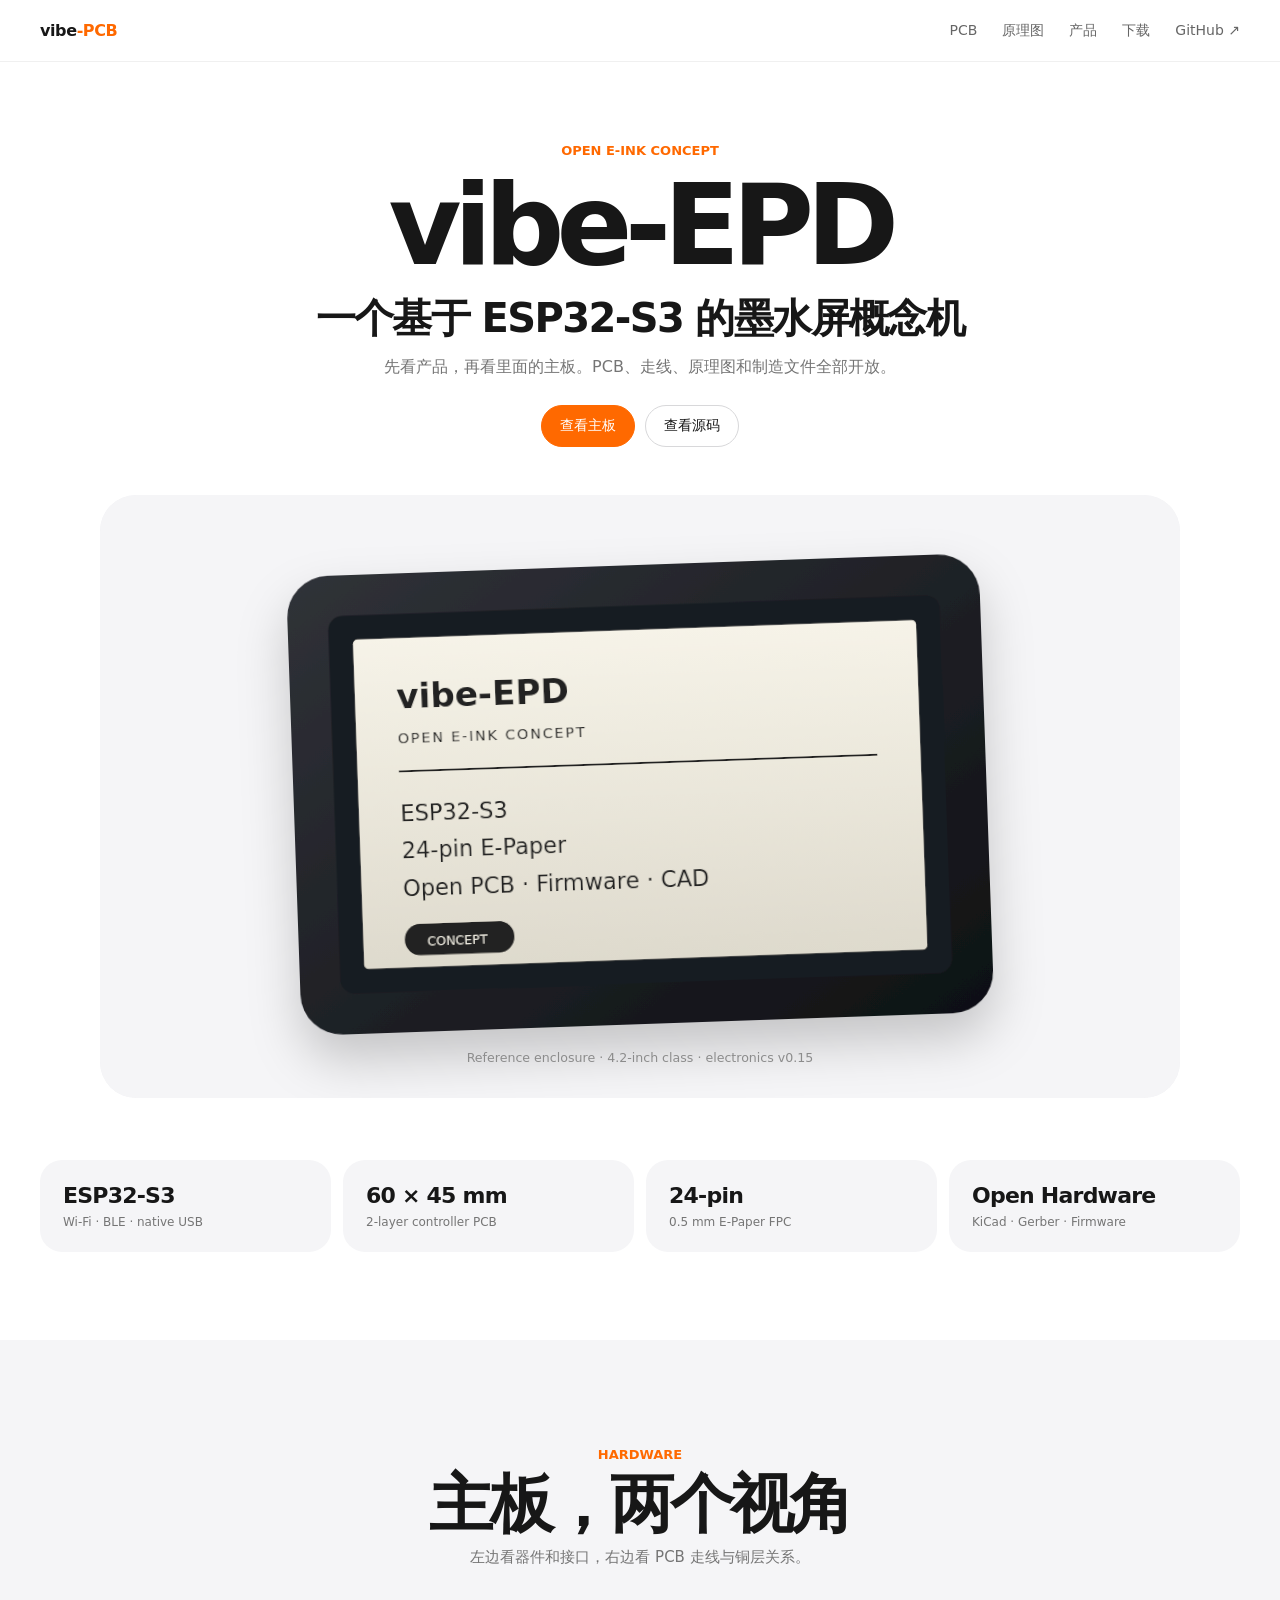
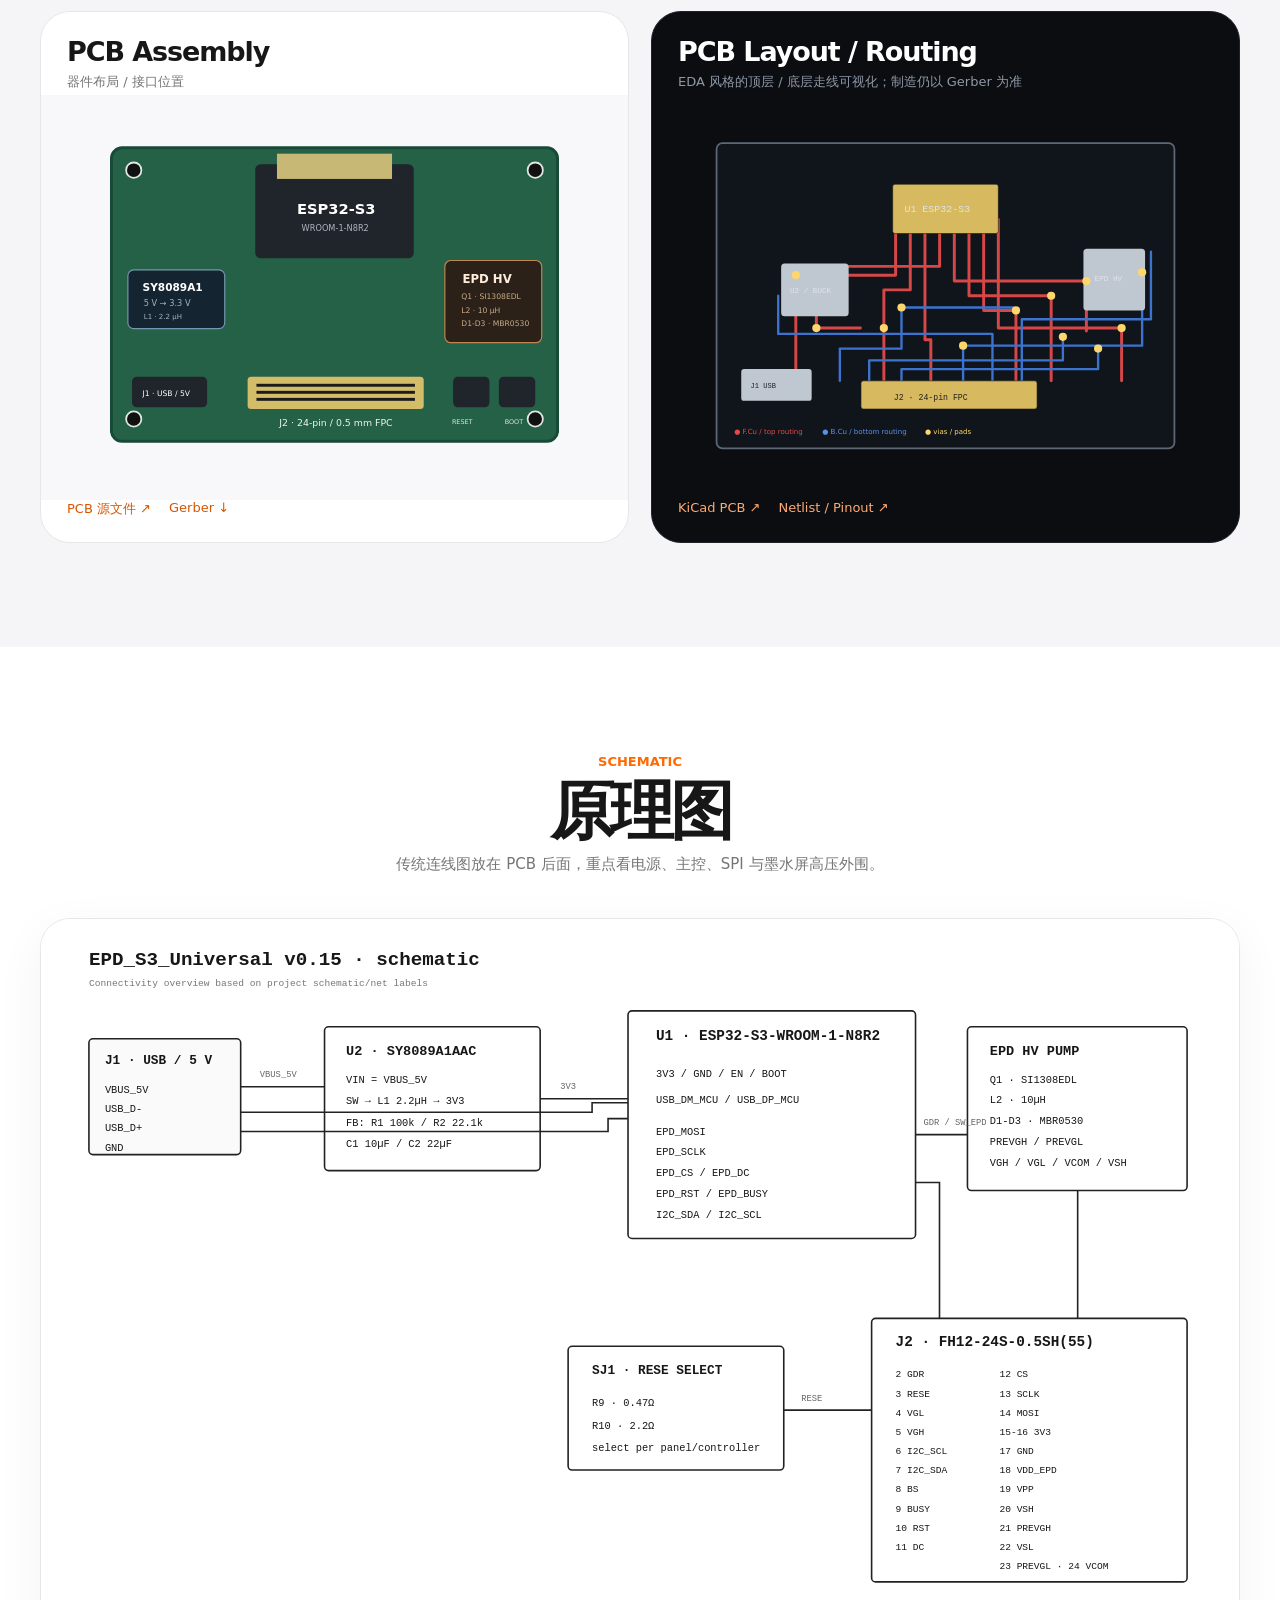
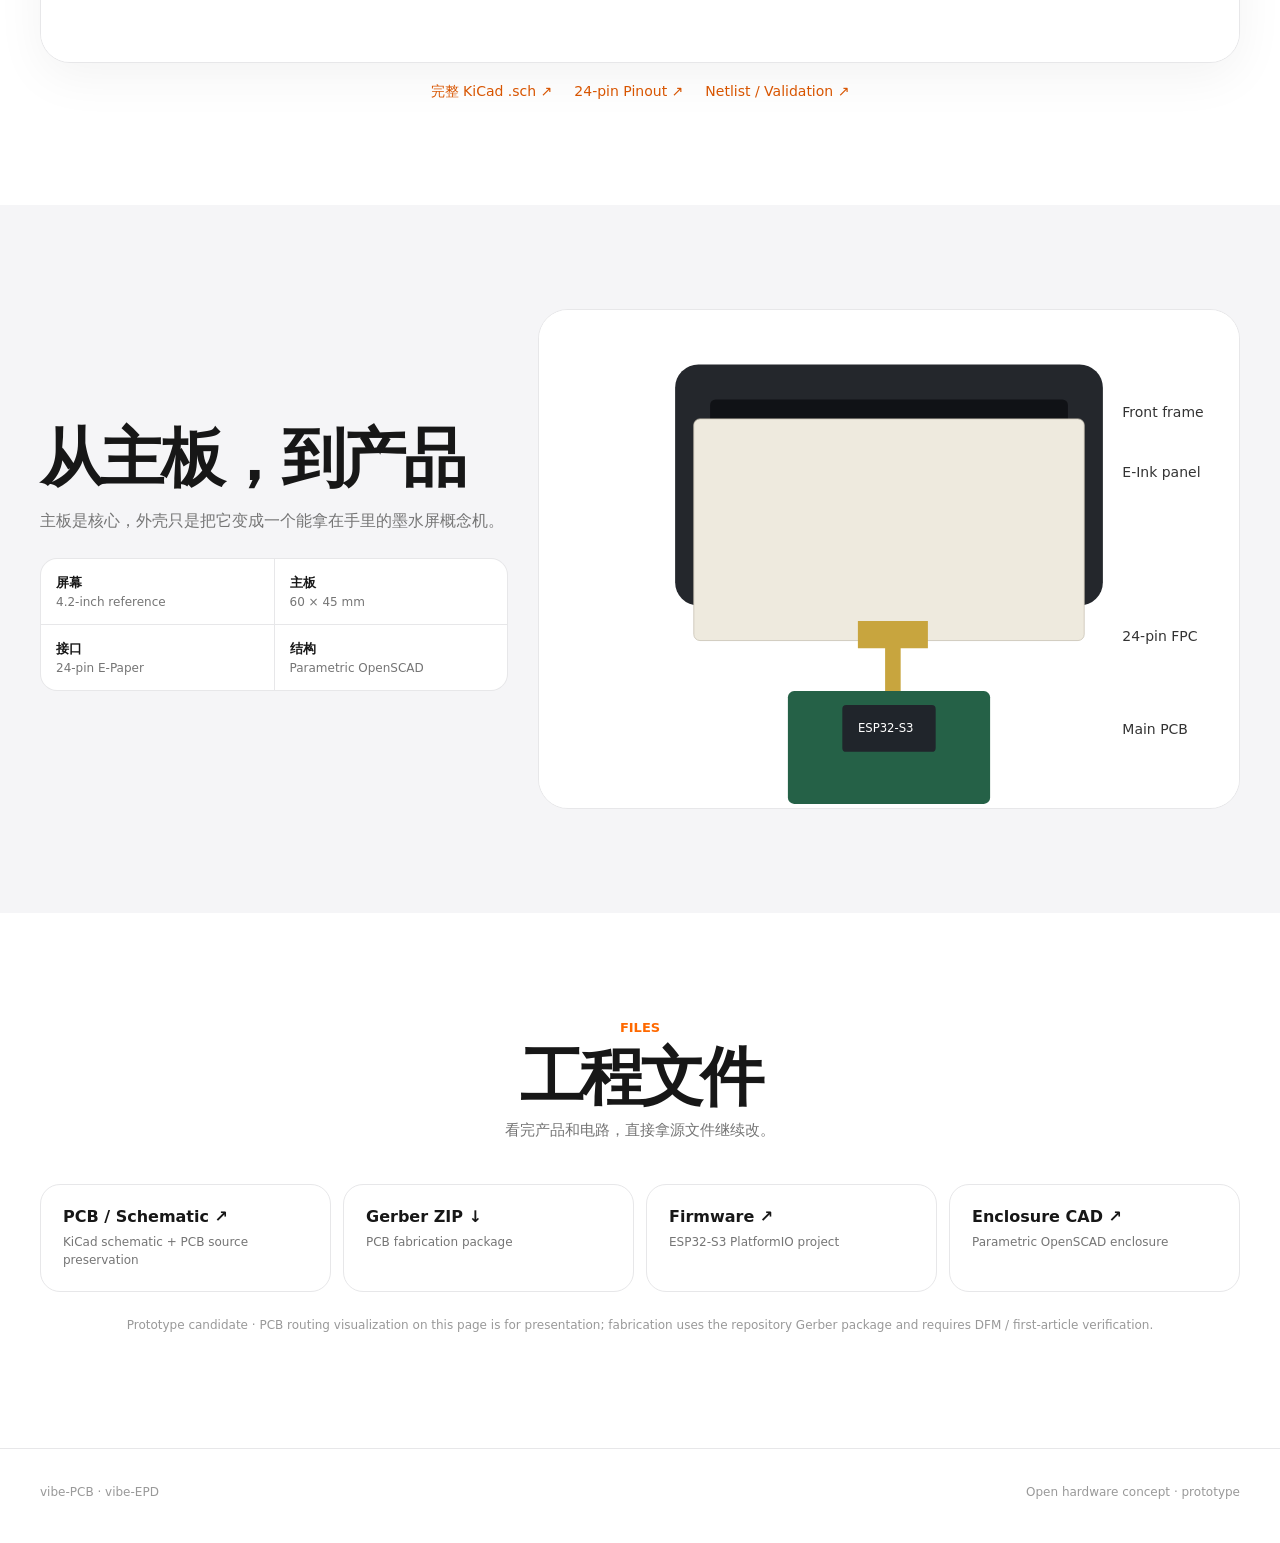
==== commit 64f73efb: "Restore product hero and add PCB assembly, routing and schematic views" ====
--- a/docs/index.html
+++ b/docs/index.html
@@ -3,133 +3,78 @@
 <head>
 <meta charset="utf-8">
 <meta name="viewport" content="width=device-width,initial-scale=1">
-<meta name="description" content="vibe-EPD：ESP32-S3 墨水屏概念主板。查看 PCB、原理图、Gerber、固件与结构 CAD。">
-<title>vibe-EPD · 墨水屏主板概念</title>
+<meta name="description" content="vibe-EPD：基于 ESP32-S3 的开源墨水屏概念机，展示产品效果、PCB、走线、原理图、Gerber 与结构 CAD。">
+<title>vibe-EPD · Open E-Ink Concept</title>
 <style>
-:root{--ink:#151515;--muted:#707070;--soft:#f5f5f7;--line:#e5e5e7;--orange:#ff6900;--dark:#0d1015;--max:1200px}
-*{box-sizing:border-box}html{scroll-behavior:smooth}body{margin:0;color:var(--ink);background:#fff;font-family:Inter,ui-sans-serif,system-ui,-apple-system,BlinkMacSystemFont,"Segoe UI","PingFang SC","Microsoft YaHei",sans-serif;-webkit-font-smoothing:antialiased}a{color:inherit}.wrap{width:min(calc(100% - 48px),var(--max));margin:auto}.nav{height:62px;position:sticky;top:0;z-index:20;background:rgba(255,255,255,.94);backdrop-filter:blur(16px);border-bottom:1px solid rgba(0,0,0,.06)}.nav .wrap{height:100%;display:flex;align-items:center;justify-content:space-between}.brand{font-weight:850;text-decoration:none;letter-spacing:-.025em}.brand span{color:var(--orange)}.navlinks{display:flex;gap:26px;font-size:14px;color:#666}.navlinks a{text-decoration:none}.navlinks a:hover{color:#111}.hero{text-align:center;padding:72px 0 34px}.tag{display:inline-block;color:var(--orange);font-size:13px;font-weight:750}.hero h1{font-size:clamp(62px,9vw,112px);line-height:.92;letter-spacing:-.07em;margin:16px 0 18px;font-weight:880}.hero h2{font-size:clamp(24px,3.3vw,42px);line-height:1.15;letter-spacing:-.04em;margin:0;font-weight:650}.hero p{margin:16px auto 0;color:var(--muted);font-size:16px;max-width:620px}.actions{display:flex;justify-content:center;gap:10px;flex-wrap:wrap;margin-top:26px}.btn{display:inline-flex;align-items:center;min-height:42px;padding:0 18px;border-radius:22px;text-decoration:none;border:1px solid #d8d8da;font-size:14px;background:#fff}.btn.primary{background:var(--orange);border-color:var(--orange);color:#fff}.boardHero{margin:46px auto 0;max-width:1060px;border-radius:34px;background:var(--soft);overflow:hidden}.boardHero svg{display:block;width:100%;height:auto}.specs{padding:24px 0 82px}.specGrid{display:grid;grid-template-columns:repeat(4,1fr);gap:12px}.spec{background:var(--soft);border-radius:22px;padding:23px}.spec b{display:block;font-size:22px;letter-spacing:-.035em}.spec span{display:block;margin-top:7px;color:var(--muted);font-size:12px}.section{padding:100px 0}.section.soft{background:var(--soft)}.head{text-align:center;margin-bottom:42px}.head .kicker{font-size:13px;color:var(--orange);font-weight:750}.head h2{font-size:clamp(42px,5vw,68px);letter-spacing:-.06em;line-height:1;margin:9px 0 12px}.head p{max-width:620px;margin:0 auto;color:var(--muted);font-size:15px}.schematicFrame{background:#fff;border:1px solid var(--line);border-radius:30px;overflow:hidden;box-shadow:0 14px 50px rgba(0,0,0,.05)}.schematicFrame svg{display:block;width:100%;height:auto}.belowLinks{display:flex;justify-content:center;gap:22px;flex-wrap:wrap;margin-top:20px}.belowLinks a{font-size:14px;text-decoration:none;color:#d85500}.detailGrid{display:grid;grid-template-columns:1.15fr .85fr;gap:22px}.panel{background:#fff;border:1px solid var(--line);border-radius:28px;overflow:hidden}.panel header{padding:24px 26px 4px}.panel h3{margin:0;font-size:26px;letter-spacing:-.04em}.panel p{margin:7px 0 0;color:var(--muted);font-size:13px}.panel svg{display:block;width:100%;height:auto}.productCopy{padding:26px}.productCopy h2{font-size:clamp(38px,4vw,58px);line-height:1.03;letter-spacing:-.055em;margin:0 0 15px}.productCopy p{color:var(--muted);font-size:16px;line-height:1.75;margin:0 0 22px}.mini{display:grid;grid-template-columns:1fr 1fr;gap:1px;background:var(--line);border:1px solid var(--line);border-radius:16px;overflow:hidden}.mini div{background:#fff;padding:15px}.mini b,.mini span{display:block}.mini b{font-size:13px}.mini span{font-size:12px;color:var(--muted);margin-top:3px}.downloadGrid{display:grid;grid-template-columns:repeat(4,1fr);gap:12px}.download{display:block;background:#fff;border:1px solid var(--line);border-radius:20px;padding:22px;text-decoration:none}.download:hover{border-color:#c6c6c9}.download b{display:block;font-size:16px}.download span{display:block;color:var(--muted);font-size:12px;line-height:1.5;margin-top:7px}.note{text-align:center;color:#999;font-size:12px;margin-top:26px}.footer{padding:36px 0 44px;border-top:1px solid var(--line);color:#999;font-size:12px}.footer .wrap{display:flex;justify-content:space-between;gap:18px;flex-wrap:wrap}
-@media(max-width:900px){.navlinks{display:none}.specGrid,.downloadGrid{grid-template-columns:1fr 1fr}.detailGrid{grid-template-columns:1fr}.section{padding:76px 0}}
-@media(max-width:560px){.wrap{width:min(calc(100% - 30px),var(--max))}.hero{padding-top:54px}.hero h1{font-size:60px}.boardHero,.schematicFrame,.panel{border-radius:22px}.specGrid,.downloadGrid{grid-template-columns:1fr}.section{padding:62px 0}.head{margin-bottom:28px}}
+:root{--ink:#171717;--muted:#757575;--soft:#f5f5f7;--line:#e7e7e9;--orange:#ff6900;--dark:#0b0d11;--max:1200px}
+*{box-sizing:border-box}html{scroll-behavior:smooth}body{margin:0;color:var(--ink);background:#fff;font-family:Inter,ui-sans-serif,system-ui,-apple-system,BlinkMacSystemFont,"Segoe UI","PingFang SC","Microsoft YaHei",sans-serif;-webkit-font-smoothing:antialiased}a{color:inherit}.wrap{width:min(calc(100% - 48px),var(--max));margin:auto}.nav{height:62px;position:sticky;top:0;z-index:20;background:rgba(255,255,255,.94);backdrop-filter:blur(18px);border-bottom:1px solid rgba(0,0,0,.06)}.nav .wrap{height:100%;display:flex;align-items:center;justify-content:space-between}.brand{font-weight:850;text-decoration:none;letter-spacing:-.025em}.brand span{color:var(--orange)}.links{display:flex;gap:25px;font-size:14px;color:#666}.links a{text-decoration:none}.links a:hover{color:#111}
+.hero{padding:78px 0 40px;text-align:center}.tag{color:var(--orange);font-size:13px;font-weight:750}.hero h1{font-size:clamp(64px,9vw,112px);line-height:.92;letter-spacing:-.07em;margin:15px 0 18px;font-weight:880}.hero h2{font-size:clamp(25px,3.2vw,40px);line-height:1.15;letter-spacing:-.04em;margin:0;font-weight:650}.hero p{max-width:650px;margin:16px auto 0;color:var(--muted);font-size:16px}.actions{display:flex;justify-content:center;gap:10px;flex-wrap:wrap;margin-top:27px}.btn{display:inline-flex;align-items:center;min-height:42px;padding:0 18px;border-radius:22px;text-decoration:none;border:1px solid #d8d8da;background:#fff;font-size:14px}.btn.primary{background:var(--orange);border-color:var(--orange);color:#fff}.productHero{margin:48px auto 0;max-width:1080px;border-radius:36px;background:var(--soft);overflow:hidden}.productHero svg{display:block;width:100%;height:auto}
+.specs{padding:22px 0 88px}.specGrid{display:grid;grid-template-columns:repeat(4,1fr);gap:12px}.spec{background:var(--soft);border-radius:22px;padding:23px}.spec b{display:block;font-size:22px;letter-spacing:-.035em}.spec span{display:block;margin-top:7px;color:var(--muted);font-size:12px}
+.section{padding:104px 0}.section.soft{background:var(--soft)}.head{text-align:center;margin-bottom:44px}.head .kicker{color:var(--orange);font-size:13px;font-weight:750}.head h2{font-size:clamp(42px,5vw,68px);line-height:1;letter-spacing:-.06em;margin:9px 0 12px}.head p{max-width:620px;margin:0 auto;color:var(--muted);font-size:15px}.pcbGrid{display:grid;grid-template-columns:1fr 1fr;gap:22px}.card{background:#fff;border:1px solid var(--line);border-radius:30px;overflow:hidden}.card.dark{background:var(--dark);color:#fff;border-color:#1d222b}.card header{padding:24px 26px 4px}.card h3{font-size:27px;letter-spacing:-.04em;margin:0}.card header p{margin:6px 0 0;color:var(--muted);font-size:13px}.card.dark header p{color:#8e98a6}.card svg{display:block;width:100%;height:auto}.cardFoot{display:flex;gap:18px;flex-wrap:wrap;padding:0 26px 24px}.cardFoot a{font-size:13px;text-decoration:none;color:#d85500}.card.dark .cardFoot a{color:#ffab73}
+.schematicBox{background:#fff;border:1px solid var(--line);border-radius:30px;overflow:hidden;box-shadow:0 14px 50px rgba(0,0,0,.05)}.schematicBox svg{display:block;width:100%;height:auto}.below{display:flex;justify-content:center;gap:22px;flex-wrap:wrap;margin-top:20px}.below a{font-size:14px;text-decoration:none;color:#d85500}
+.productGrid{display:grid;grid-template-columns:.8fr 1.2fr;gap:30px;align-items:center}.productCopy h2{font-size:clamp(40px,5vw,64px);line-height:1.02;letter-spacing:-.055em;margin:0 0 16px}.productCopy p{color:var(--muted);font-size:16px;line-height:1.7;margin:0 0 24px}.mini{display:grid;grid-template-columns:1fr 1fr;gap:1px;background:var(--line);border:1px solid var(--line);border-radius:17px;overflow:hidden}.mini div{background:#fff;padding:15px}.mini b,.mini span{display:block}.mini b{font-size:13px}.mini span{font-size:12px;color:var(--muted);margin-top:3px}.structure{background:#fff;border:1px solid var(--line);border-radius:30px;overflow:hidden}.structure svg{display:block;width:100%;height:auto}
+.downloadGrid{display:grid;grid-template-columns:repeat(4,1fr);gap:12px}.download{display:block;background:#fff;border:1px solid var(--line);border-radius:20px;padding:22px;text-decoration:none}.download:hover{border-color:#c7c7ca}.download b{display:block;font-size:16px}.download span{display:block;color:var(--muted);font-size:12px;line-height:1.5;margin-top:7px}.note{text-align:center;color:#999;font-size:12px;margin-top:26px}.footer{padding:36px 0 44px;border-top:1px solid var(--line);color:#999;font-size:12px}.footer .wrap{display:flex;justify-content:space-between;gap:18px;flex-wrap:wrap}
+@media(max-width:900px){.links{display:none}.specGrid,.downloadGrid{grid-template-columns:1fr 1fr}.pcbGrid,.productGrid{grid-template-columns:1fr}.section{padding:78px 0}}
+@media(max-width:560px){.wrap{width:min(calc(100% - 30px),var(--max))}.hero{padding-top:56px}.hero h1{font-size:60px}.productHero,.card,.schematicBox,.structure{border-radius:22px}.specGrid,.downloadGrid{grid-template-columns:1fr}.section{padding:64px 0}.head{margin-bottom:30px}}
 </style>
 </head>
 <body>
-<nav class="nav"><div class="wrap"><a class="brand" href="#top">vibe<span>-PCB</span></a><div class="navlinks"><a href="#pcb">PCB</a><a href="#schematic">原理图</a><a href="#product">概念结构</a><a href="#files">下载</a><a href="https://github.com/GitrnHub/vibe-PCB">GitHub ↗</a></div></div></nav>
+<nav class="nav"><div class="wrap"><a class="brand" href="#top">vibe<span>-PCB</span></a><div class="links"><a href="#pcb">PCB</a><a href="#schematic">原理图</a><a href="#product">产品</a><a href="#files">下载</a><a href="https://github.com/GitrnHub/vibe-PCB">GitHub ↗</a></div></div></nav>
 
-<header id="top" class="hero">
-<div class="wrap">
-<span class="tag">OPEN E-INK HARDWARE</span>
+<header id="top" class="hero"><div class="wrap">
+<span class="tag">OPEN E-INK CONCEPT</span>
 <h1>vibe-EPD</h1>
-<h2>一个墨水屏主板概念</h2>
-<p>ESP32-S3 + 24-pin E-Paper。重点就是电路板、原理图和可制造文件。</p>
-<div class="actions"><a class="btn primary" href="#schematic">看原理图</a><a class="btn" href="https://raw.githubusercontent.com/GitrnHub/vibe-PCB/main/hardware/epd-s3-v0.15/manufacturing/EPD_S3_Universal_Gerber.zip">下载 Gerber</a></div>
+<h2>一个基于 ESP32-S3 的墨水屏概念机</h2>
+<p>先看产品，再看里面的主板。PCB、走线、原理图和制造文件全部开放。</p>
+<div class="actions"><a class="btn primary" href="#pcb">查看主板</a><a class="btn" href="https://github.com/GitrnHub/vibe-PCB">查看源码</a></div>
+<div class="productHero" aria-label="vibe-EPD 产品效果图">
+<svg viewBox="0 0 1200 670" role="img" aria-label="vibe-EPD 墨水屏概念产品效果">
+<defs><linearGradient id="case" x1="0" y1="0" x2="1" y2="1"><stop stop-color="#303238"/><stop offset="1" stop-color="#0e1014"/></linearGradient><linearGradient id="screen" x1="0" y1="0" x2="0" y2="1"><stop stop-color="#f6f3e8"/><stop offset="1" stop-color="#dedacd"/></linearGradient><filter id="shadow" x="-30%" y="-30%" width="160%" height="180%"><feDropShadow dx="0" dy="28" stdDeviation="28" flood-opacity=".20"/></filter></defs>
+<rect width="1200" height="670" fill="#f5f5f7"/>
+<g transform="translate(215 78) rotate(-2 380 250)" filter="url(#shadow)"><rect width="770" height="510" rx="46" fill="url(#case)"/><rect x="45" y="45" width="680" height="420" rx="16" fill="#181b20"/><rect x="72" y="72" width="626" height="366" rx="5" fill="url(#screen)"/>
+<g font-family="system-ui,sans-serif" fill="#202020"><text x="118" y="150" font-size="38" font-weight="760">vibe-EPD</text><text x="118" y="189" font-size="16" letter-spacing="2">OPEN E-INK CONCEPT</text><line x1="118" y1="220" x2="650" y2="220" stroke="#202020" stroke-width="2"/><text x="118" y="275" font-size="25">ESP32-S3</text><text x="118" y="317" font-size="25">24-pin E-Paper</text><text x="118" y="359" font-size="25">Open PCB · Firmware · CAD</text><rect x="118" y="390" width="122" height="35" rx="17.5" fill="#202020"/><text x="143" y="414" fill="#f2efe4" font-size="14">CONCEPT</text></g></g>
+<text x="600" y="630" text-anchor="middle" fill="#8c8c8c" font-family="system-ui" font-size="14">Reference enclosure · 4.2-inch class · electronics v0.15</text>
+</svg>
+</div></div></header>
 
-<div id="pcb" class="boardHero" aria-label="EPD S3 Universal 主板预览">
-<svg viewBox="0 0 1200 650" role="img" aria-label="EPD S3 Universal v0.15 PCB">
-<rect width="1200" height="650" fill="#f5f5f7"/>
-<text x="70" y="82" font-family="system-ui,sans-serif" font-size="25" font-weight="700" fill="#222">EPD_S3_Universal v0.15</text>
-<text x="70" y="112" font-family="system-ui,sans-serif" font-size="14" fill="#777">60 × 45 mm · 2-layer · ESP32-S3 · 24-pin E-Paper</text>
-<g transform="translate(220 145)">
-<rect width="760" height="440" rx="22" fill="#26634b" stroke="#164834" stroke-width="5"/>
-<circle cx="38" cy="38" r="13" fill="#111" stroke="#d9e2dc" stroke-width="3"/><circle cx="722" cy="38" r="13" fill="#111" stroke="#d9e2dc" stroke-width="3"/><circle cx="38" cy="402" r="13" fill="#111" stroke="#d9e2dc" stroke-width="3"/><circle cx="722" cy="402" r="13" fill="#111" stroke="#d9e2dc" stroke-width="3"/>
-<rect x="250" y="30" width="260" height="145" rx="8" fill="#20252b"/><rect x="286" y="12" width="188" height="42" fill="#c8b875"/><text x="317" y="108" font-family="system-ui" font-size="25" font-weight="700" fill="#fff">ESP32-S3</text><text x="329" y="136" font-family="system-ui" font-size="14" fill="#aab2bc">WROOM-1-N8R2</text>
-<rect x="30" y="190" width="155" height="98" rx="10" fill="#132431" stroke="#6f99b3" stroke-width="2"/><text x="53" y="225" font-family="system-ui" font-size="18" font-weight="700" fill="#fff">SY8089A1</text><text x="55" y="250" font-family="system-ui" font-size="14" fill="#9cb0bf">5 V → 3.3 V</text><text x="55" y="272" font-family="system-ui" font-size="12" fill="#9cb0bf">2.2 µH buck</text>
-<rect x="575" y="175" width="150" height="125" rx="10" fill="#2b2118" stroke="#c08b50" stroke-width="2"/><text x="605" y="213" font-family="system-ui" font-size="20" font-weight="700" fill="#fff0df">EPD HV</text><text x="602" y="240" font-family="system-ui" font-size="13" fill="#c7aa8b">SI1308EDL</text><text x="598" y="262" font-family="system-ui" font-size="13" fill="#c7aa8b">pump / rails</text>
-<rect x="235" y="338" width="290" height="52" rx="6" fill="#d3bd67"/><g fill="#1a1a1a"><rect x="250" y="349" width="260" height="5"/><rect x="250" y="361" width="260" height="5"/><rect x="250" y="373" width="260" height="5"/></g><text x="288" y="420" font-family="system-ui" font-size="16" fill="#eef4f0">J2 · 24-pin / 0.5 mm FPC</text>
-<rect x="35" y="340" width="125" height="48" rx="8" fill="#20252b"/><text x="52" y="370" font-family="system-ui" font-size="13" fill="#fff">J1 USB / 5V</text>
-<rect x="575" y="340" width="58" height="48" rx="8" fill="#20252b"/><rect x="650" y="340" width="58" height="48" rx="8" fill="#20252b"/><text x="574" y="412" font-family="system-ui" font-size="11" fill="#d9dfdc">RESET</text><text x="660" y="412" font-family="system-ui" font-size="11" fill="#d9dfdc">BOOT</text>
-</g>
-</svg>
-</div>
-</div>
-</header>
+<section class="specs"><div class="wrap specGrid"><div class="spec"><b>ESP32-S3</b><span>Wi-Fi · BLE · native USB</span></div><div class="spec"><b>60 × 45 mm</b><span>2-layer controller PCB</span></div><div class="spec"><b>24-pin</b><span>0.5 mm E-Paper FPC</span></div><div class="spec"><b>Open Hardware</b><span>KiCad · Gerber · Firmware</span></div></div></section>
 
-<section class="specs"><div class="wrap specGrid"><div class="spec"><b>ESP32-S3</b><span>Wi-Fi · BLE · native USB</span></div><div class="spec"><b>60 × 45 mm</b><span>双层 PCB</span></div><div class="spec"><b>24-pin</b><span>0.5 mm E-Paper FPC</span></div><div class="spec"><b>Open Hardware</b><span>KiCad · Gerber · Firmware</span></div></div></section>
+<section id="pcb" class="section soft"><div class="wrap">
+<div class="head"><span class="kicker">HARDWARE</span><h2>主板，两个视角</h2><p>左边看器件和接口，右边看 PCB 走线与铜层关系。</p></div>
+<div class="pcbGrid">
+<article class="card"><header><h3>PCB Assembly</h3><p>器件布局 / 接口位置</p></header>
+<svg viewBox="0 0 1000 690" role="img" aria-label="EPD S3 Universal PCB assembly view"><rect width="1000" height="690" fill="#f8f8fa"/><g transform="translate(120 90)"><rect width="760" height="500" rx="18" fill="#256147" stroke="#174b37" stroke-width="5"/><circle cx="38" cy="38" r="13" fill="#111" stroke="#e1e7e3" stroke-width="3"/><circle cx="722" cy="38" r="13" fill="#111" stroke="#e1e7e3" stroke-width="3"/><circle cx="38" cy="462" r="13" fill="#111" stroke="#e1e7e3" stroke-width="3"/><circle cx="722" cy="462" r="13" fill="#111" stroke="#e1e7e3" stroke-width="3"/>
+<rect x="245" y="28" width="270" height="160" rx="9" fill="#20252b"/><rect x="282" y="10" width="196" height="43" fill="#c8b875"/><text x="316" y="113" font-family="system-ui" font-size="25" font-weight="700" fill="#fff">ESP32-S3</text><text x="324" y="141" font-family="system-ui" font-size="14" fill="#adb5bf">WROOM-1-N8R2</text>
+<g font-family="system-ui"><rect x="28" y="208" width="165" height="100" rx="10" fill="#142531" stroke="#7397af" stroke-width="2"/><text x="53" y="244" font-size="18" font-weight="700" fill="#fff">SY8089A1</text><text x="55" y="270" font-size="14" fill="#a0b3c0">5 V → 3.3 V</text><text x="55" y="292" font-size="12" fill="#a0b3c0">L1 · 2.2 µH</text>
+<rect x="568" y="192" width="165" height="140" rx="10" fill="#2b2118" stroke="#bc8750" stroke-width="2"/><text x="598" y="230" font-size="20" font-weight="700" fill="#ffeedc">EPD HV</text><text x="596" y="258" font-size="13" fill="#c9aa88">Q1 · SI1308EDL</text><text x="596" y="281" font-size="13" fill="#c9aa88">L2 · 10 µH</text><text x="596" y="304" font-size="13" fill="#c9aa88">D1-D3 · MBR0530</text>
+<rect x="232" y="390" width="300" height="55" rx="6" fill="#d4bd68"/><g fill="#1b1b1b"><rect x="247" y="402" width="270" height="5"/><rect x="247" y="414" width="270" height="5"/><rect x="247" y="426" width="270" height="5"/></g><text x="286" y="474" font-size="16" fill="#eef5f1">J2 · 24-pin / 0.5 mm FPC</text>
+<rect x="35" y="390" width="128" height="52" rx="8" fill="#20252b"/><text x="53" y="422" font-size="13" fill="#fff">J1 · USB / 5V</text><rect x="582" y="390" width="62" height="52" rx="8" fill="#20252b"/><rect x="660" y="390" width="62" height="52" rx="8" fill="#20252b"/><text x="580" y="470" font-size="11" fill="#e0e5e1">RESET</text><text x="670" y="470" font-size="11" fill="#e0e5e1">BOOT</text></g></g></svg>
+<div class="cardFoot"><a href="https://github.com/GitrnHub/vibe-PCB/tree/main/hardware/epd-s3-v0.15/source">PCB 源文件 ↗</a><a href="https://raw.githubusercontent.com/GitrnHub/vibe-PCB/main/hardware/epd-s3-v0.15/manufacturing/EPD_S3_Universal_Gerber.zip">Gerber ↓</a></div></article>
 
-<section id="schematic" class="section soft">
-<div class="wrap">
-<div class="head"><span class="kicker">SCHEMATIC</span><h2>原理图</h2><p>网页直接展示主要电气连接；完整 KiCad 连通性源文件也保留在仓库里。</p></div>
-<div class="schematicFrame">
-<svg viewBox="0 0 1500 980" role="img" aria-label="EPD S3 Universal detailed schematic view">
-<rect width="1500" height="980" fill="#fff"/>
-<g font-family="ui-monospace,SFMono-Regular,Menlo,Consolas,monospace" fill="#1a1a1a" stroke="#222" stroke-width="2">
-<text x="56" y="62" font-size="24" font-weight="700" stroke="none">EPD_S3_Universal v0.15 · schematic view</text>
-<text x="56" y="89" font-size="12" fill="#777" stroke="none">Based on project KiCad connectivity source · net labels shown explicitly</text>
+<article class="card dark"><header><h3>PCB Layout / Routing</h3><p>EDA 风格的顶层 / 底层走线可视化；制造仍以 Gerber 为准</p></header>
+<svg viewBox="0 0 1000 690" role="img" aria-label="EPD S3 Universal PCB routing visualization"><rect width="1000" height="690" fill="#0b0d11"/><g transform="translate(110 82)"><rect width="780" height="520" rx="10" fill="#10151b" stroke="#5d6876" stroke-width="3"/>
+<g opacity=".95" fill="none" stroke-linecap="round" stroke-linejoin="round"><g stroke="#e24a4a" stroke-width="5"><path d="M380 130L380 210L170 210L170 315L245 315"/><path d="M405 130L405 235L630 235L630 320"/><path d="M430 130L430 260L570 260L570 405"/><path d="M455 130L455 285L510 285L510 405"/><path d="M330 130L330 250L285 250L285 405"/><path d="M305 130L305 225L135 225L135 405"/><path d="M480 130L480 315L690 315L690 405"/><path d="M355 130L355 335L365 335L365 405"/></g><g stroke="#3f79d8" stroke-width="4"><path d="M210 405L210 350L315 350L315 280L505 280"/><path d="M260 405L260 370L590 370L590 330"/><path d="M315 405L315 385L650 385L650 350"/><path d="M420 405L420 345L725 345L725 220"/><path d="M470 405L470 325L105 325L105 260"/><path d="M520 405L520 300L740 300L740 185"/></g></g>
+<g fill="#d7b95f" stroke="#151515" stroke-width="1"><rect x="300" y="70" width="180" height="84" rx="4"/><rect x="246" y="405" width="300" height="48" rx="4"/></g><g fill="#bfc7d0"><rect x="42" y="385" width="120" height="54" rx="5"/><rect x="625" y="180" width="105" height="105" rx="6"/><rect x="110" y="205" width="115" height="90" rx="6"/></g>
+<g fill="#ffd66b"><circle cx="135" cy="225" r="7"/><circle cx="170" cy="315" r="7"/><circle cx="285" cy="315" r="7"/><circle cx="315" cy="280" r="7"/><circle cx="420" cy="345" r="7"/><circle cx="510" cy="285" r="7"/><circle cx="570" cy="260" r="7"/><circle cx="590" cy="330" r="7"/><circle cx="630" cy="235" r="7"/><circle cx="650" cy="350" r="7"/><circle cx="690" cy="315" r="7"/><circle cx="725" cy="220" r="7"/></g>
+<g font-family="ui-monospace,monospace" fill="#dfe5eb"><text x="320" y="118" font-size="17">U1 ESP32-S3</text><text x="125" y="255" font-size="13">U2 / BUCK</text><text x="644" y="235" font-size="13">EPD HV</text><text x="302" y="438" font-size="14" fill="#202020">J2 · 24-pin FPC</text><text x="58" y="418" font-size="12" fill="#202020">J1 USB</text></g>
+<g font-family="system-ui" font-size="12"><text x="30" y="495" fill="#e24a4a">● F.Cu / top routing</text><text x="180" y="495" fill="#5b91ed">● B.Cu / bottom routing</text><text x="355" y="495" fill="#ffd66b">● vias / pads</text></g></g></svg>
+<div class="cardFoot"><a href="https://github.com/GitrnHub/vibe-PCB/tree/main/hardware/epd-s3-v0.15/source">KiCad PCB ↗</a><a href="https://github.com/GitrnHub/vibe-PCB/tree/main/hardware/epd-s3-v0.15/reference">Netlist / Pinout ↗</a></div></article>
+</div></div></section>
 
-<!-- USB input -->
-<rect x="55" y="155" width="190" height="150" rx="5" fill="#fafafa"/>
-<text x="75" y="185" font-size="16" font-weight="700" stroke="none">J1 · USB_NATIVE_1x4</text>
-<text x="75" y="217" font-size="13" stroke="none">1  VBUS_5V</text><text x="75" y="240" font-size="13" stroke="none">2  USB_D-</text><text x="75" y="263" font-size="13" stroke="none">3  USB_D+</text><text x="75" y="286" font-size="13" stroke="none">4  GND</text>
+<section id="schematic" class="section"><div class="wrap"><div class="head"><span class="kicker">SCHEMATIC</span><h2>原理图</h2><p>传统连线图放在 PCB 后面，重点看电源、主控、SPI 与墨水屏高压外围。</p></div>
+<div class="schematicBox"><svg viewBox="0 0 1500 930" role="img" aria-label="EPD S3 Universal schematic overview"><rect width="1500" height="930" fill="#fff"/><g font-family="ui-monospace,SFMono-Regular,Menlo,Consolas,monospace" fill="#171717" stroke="#222" stroke-width="2"><text x="60" y="58" font-size="24" font-weight="700" stroke="none">EPD_S3_Universal v0.15 · schematic</text><text x="60" y="84" font-size="12" fill="#777" stroke="none">Connectivity overview based on project schematic/net labels</text>
+<rect x="60" y="150" width="190" height="145" rx="5" fill="#fafafa"/><text x="80" y="182" font-size="16" font-weight="700" stroke="none">J1 · USB / 5 V</text><text x="80" y="218" font-size="13" stroke="none">VBUS_5V</text><text x="80" y="242" font-size="13" stroke="none">USB_D-</text><text x="80" y="266" font-size="13" stroke="none">USB_D+</text><text x="80" y="290" font-size="13" stroke="none">GND</text>
+<rect x="355" y="135" width="270" height="180" rx="5" fill="#fff"/><text x="382" y="170" font-size="17" font-weight="700" stroke="none">U2 · SY8089A1AAC</text><text x="382" y="205" font-size="13" stroke="none">VIN = VBUS_5V</text><text x="382" y="232" font-size="13" stroke="none">SW → L1 2.2µH → 3V3</text><text x="382" y="259" font-size="13" stroke="none">FB: R1 100k / R2 22.1k</text><text x="382" y="286" font-size="13" stroke="none">C1 10µF / C2 22µF</text>
+<rect x="735" y="115" width="360" height="285" rx="5" fill="#fff"/><text x="770" y="152" font-size="18" font-weight="700" stroke="none">U1 · ESP32-S3-WROOM-1-N8R2</text><text x="770" y="198" font-size="13" stroke="none">3V3 / GND / EN / BOOT</text><text x="770" y="230" font-size="13" stroke="none">USB_DM_MCU / USB_DP_MCU</text><text x="770" y="270" font-size="13" stroke="none">EPD_MOSI</text><text x="770" y="296" font-size="13" stroke="none">EPD_SCLK</text><text x="770" y="322" font-size="13" stroke="none">EPD_CS / EPD_DC</text><text x="770" y="348" font-size="13" stroke="none">EPD_RST / EPD_BUSY</text><text x="770" y="374" font-size="13" stroke="none">I2C_SDA / I2C_SCL</text>
+<rect x="1160" y="135" width="275" height="205" rx="5" fill="#fff"/><text x="1188" y="170" font-size="17" font-weight="700" stroke="none">EPD HV PUMP</text><text x="1188" y="205" font-size="13" stroke="none">Q1 · SI1308EDL</text><text x="1188" y="231" font-size="13" stroke="none">L2 · 10µH</text><text x="1188" y="257" font-size="13" stroke="none">D1-D3 · MBR0530</text><text x="1188" y="283" font-size="13" stroke="none">PREVGH / PREVGL</text><text x="1188" y="309" font-size="13" stroke="none">VGH / VGL / VCOM / VSH</text>
+<rect x="1040" y="500" width="395" height="330" rx="5" fill="#fff"/><text x="1070" y="535" font-size="18" font-weight="700" stroke="none">J2 · FH12-24S-0.5SH(55)</text><g stroke="none" font-size="12"><text x="1070" y="574">2 GDR</text><text x="1070" y="598">3 RESE</text><text x="1070" y="622">4 VGL</text><text x="1070" y="646">5 VGH</text><text x="1070" y="670">6 I2C_SCL</text><text x="1070" y="694">7 I2C_SDA</text><text x="1070" y="718">8 BS</text><text x="1070" y="742">9 BUSY</text><text x="1070" y="766">10 RST</text><text x="1070" y="790">11 DC</text><text x="1200" y="574">12 CS</text><text x="1200" y="598">13 SCLK</text><text x="1200" y="622">14 MOSI</text><text x="1200" y="646">15-16 3V3</text><text x="1200" y="670">17 GND</text><text x="1200" y="694">18 VDD_EPD</text><text x="1200" y="718">19 VPP</text><text x="1200" y="742">20 VSH</text><text x="1200" y="766">21 PREVGH</text><text x="1200" y="790">22 VSL</text><text x="1200" y="814">23 PREVGL · 24 VCOM</text></g>
+<rect x="660" y="535" width="270" height="155" rx="5" fill="#fff"/><text x="690" y="570" font-size="16" font-weight="700" stroke="none">SJ1 · RESE SELECT</text><text x="690" y="610" font-size="13" stroke="none">R9 · 0.47Ω</text><text x="690" y="638" font-size="13" stroke="none">R10 · 2.2Ω</text><text x="690" y="666" font-size="13" stroke="none">select per panel/controller</text>
+<g fill="none"><path d="M250 210H355"/><path d="M625 225H735"/><path d="M1095 270H1160"/><path d="M1095 330H1125V500"/><path d="M930 615H1040"/><path d="M1298 340V500"/><path d="M250 242H690V230H735"/><path d="M250 266H710V250H735"/></g><g stroke="none" font-size="11" fill="#666"><text x="274" y="198">VBUS_5V</text><text x="650" y="213">3V3</text><text x="1105" y="258">GDR / SW_EPD</text><text x="952" y="603">RESE</text></g></g></svg></div>
+<div class="below"><a href="https://github.com/GitrnHub/vibe-PCB/blob/main/hardware/epd-s3-v0.15/source/EPD_S3_Universal.sch">完整 KiCad .sch ↗</a><a href="https://github.com/GitrnHub/vibe-PCB/blob/main/hardware/epd-s3-v0.15/reference/fpc24_pinout.csv">24-pin Pinout ↗</a><a href="https://github.com/GitrnHub/vibe-PCB/tree/main/hardware/epd-s3-v0.15/reference">Netlist / Validation ↗</a></div></div></section>
 
-<!-- USB resistors -->
-<path d="M245 238H290l10-10 20 20 20-20 20 20 20-10h40" fill="none"/><text x="301" y="219" font-size="12" stroke="none">R5 22R</text>
-<path d="M245 262H290l10-10 20 20 20-20 20 20 20-10h40" fill="none"/><text x="301" y="291" font-size="12" stroke="none">R6 22R</text>
-<text x="376" y="229" font-size="11" fill="#666" stroke="none">USB_DM_MCU</text><text x="376" y="283" font-size="11" fill="#666" stroke="none">USB_DP_MCU</text>
+<section id="product" class="section soft"><div class="wrap productGrid"><div class="productCopy"><h2>从主板，到产品</h2><p>主板是核心，外壳只是把它变成一个能拿在手里的墨水屏概念机。</p><div class="mini"><div><b>屏幕</b><span>4.2-inch reference</span></div><div><b>主板</b><span>60 × 45 mm</span></div><div><b>接口</b><span>24-pin E-Paper</span></div><div><b>结构</b><span>Parametric OpenSCAD</span></div></div></div>
+<div class="structure"><svg viewBox="0 0 900 640" role="img" aria-label="vibe-EPD exploded structure"><rect width="900" height="640" fill="#fff"/><g transform="translate(175 70)" font-family="system-ui"><rect x="0" y="0" width="550" height="310" rx="30" fill="#24272c"/><rect x="45" y="45" width="460" height="220" rx="7" fill="#101216"/><text x="575" y="68" fill="#333" font-size="18">Front frame</text><rect x="24" y="70" width="502" height="285" rx="8" fill="#eeeade" stroke="#c8c2b4"/><text x="575" y="145" fill="#333" font-size="18">E-Ink panel</text><path d="M235 330h90v35h-35v65h-20v-65h-35z" fill="#c8a53e"/><text x="575" y="355" fill="#333" font-size="18">24-pin FPC</text><rect x="145" y="420" width="260" height="145" rx="8" fill="#256147"/><rect x="215" y="438" width="120" height="60" rx="5" fill="#20252b"/><text x="235" y="473" fill="#fff" font-size="15">ESP32-S3</text><text x="575" y="475" fill="#333" font-size="18">Main PCB</text></g></svg></div></div></section>
 
-<!-- MCU -->
-<rect x="420" y="125" width="350" height="365" rx="6" fill="#fcfcfc"/>
-<text x="455" y="160" font-size="18" font-weight="700" stroke="none">U1 · ESP32-S3-WROOM-1-N8R2</text>
-<text x="450" y="210" font-size="12" stroke="none">USB_DM_MCU</text><text x="450" y="238" font-size="12" stroke="none">USB_DP_MCU</text><text x="450" y="280" font-size="12" stroke="none">EPD_MOSI</text><text x="450" y="306" font-size="12" stroke="none">EPD_SCLK</text><text x="450" y="332" font-size="12" stroke="none">EPD_CS</text><text x="450" y="358" font-size="12" stroke="none">EPD_DC</text><text x="450" y="384" font-size="12" stroke="none">EPD_RST</text><text x="450" y="410" font-size="12" stroke="none">EPD_BUSY</text><text x="450" y="446" font-size="12" stroke="none">I2C_SDA / I2C_SCL</text>
-<text x="670" y="210" font-size="12" stroke="none">3V3</text><text x="670" y="238" font-size="12" stroke="none">EN</text><text x="670" y="266" font-size="12" stroke="none">BOOT</text><text x="670" y="294" font-size="12" stroke="none">GND</text>
-<path d="M420 210H400"/><path d="M420 238H400"/><path d="M770 210H795"/><path d="M770 238H795"/><path d="M770 266H795"/>
-<path d="M400 210H420"/><path d="M400 238H420"/>
-
-<!-- Power -->
-<text x="55" y="390" font-size="16" font-weight="700" stroke="none">3.3 V POWER</text>
-<rect x="55" y="420" width="220" height="150" rx="5" fill="#fafafa"/>
-<text x="78" y="452" font-size="15" font-weight="700" stroke="none">U2 · SY8089A1AAC</text><text x="78" y="486" font-size="12" stroke="none">VIN  ← VBUS_5V</text><text x="78" y="514" font-size="12" stroke="none">SW   → BUCK_SW</text><text x="78" y="542" font-size="12" stroke="none">FB   ← BUCK_FB</text>
-<path d="M245 193V420H55" fill="none"/><text x="82" y="405" font-size="11" fill="#666" stroke="none">VBUS_5V</text>
-<path d="M275 514H315l12-10 24 20 24-20 24 20 12-10h45" fill="none"/><text x="320" y="492" font-size="12" stroke="none">L1 2.2uH</text><text x="425" y="505" font-size="12" fill="#666" stroke="none">3V3</text>
-<path d="M447 514V595"/><path d="M447 595H360"/><path d="M360 595l10-10 20 20 20-20 20 20 17-10" fill="none"/><text x="352" y="625" font-size="12" stroke="none">R1 100k</text><path d="M360 595V650"/><path d="M360 650l-10 10 20 20-20 20 20 20-10 10V760" fill="none"/><text x="380" y="712" font-size="12" stroke="none">R2 22.1k</text><text x="332" y="782" font-size="11" stroke="none">GND</text>
-<path d="M360 595H275V542" fill="none"/><text x="280" y="585" font-size="11" fill="#666" stroke="none">BUCK_FB</text>
-<path d="M447 514H820V210" fill="none"/><text x="780" y="198" font-size="11" fill="#666" stroke="none">3V3 rail</text>
-
-<!-- reset boot -->
-<path d="M795 238H840V350"/><path d="M840 350l-10 10 20 20-20 20 20 20-10 10V465" fill="none"/><text x="858" y="408" font-size="12" stroke="none">R3 10k</text><text x="858" y="442" font-size="11" fill="#666" stroke="none">EN pull-up</text>
-<path d="M795 266H900V350"/><path d="M900 350l-10 10 20 20-20 20 20 20-10 10V465" fill="none"/><text x="918" y="408" font-size="12" stroke="none">R4 10k</text><text x="918" y="442" font-size="11" fill="#666" stroke="none">BOOT pull-up</text>
-
-<!-- EPD connector -->
-<rect x="1130" y="120" width="310" height="500" rx="6" fill="#fcfcfc"/>
-<text x="1160" y="154" font-size="17" font-weight="700" stroke="none">J2 · FH12-24S-0.5SH(55)</text>
-<g font-size="11" stroke="none"><text x="1160" y="188">1 NC</text><text x="1160" y="210">2 GDR</text><text x="1160" y="232">3 RESE</text><text x="1160" y="254">4 VGL</text><text x="1160" y="276">5 VGH</text><text x="1160" y="298">6 I2C_SCL</text><text x="1160" y="320">7 I2C_SDA</text><text x="1160" y="342">8 BS</text><text x="1160" y="364">9 EPD_BUSY</text><text x="1160" y="386">10 EPD_RST</text><text x="1160" y="408">11 EPD_DC</text><text x="1160" y="430">12 EPD_CS</text><text x="1160" y="452">13 EPD_SCLK</text><text x="1160" y="474">14 EPD_MOSI</text><text x="1300" y="188">15 3V3</text><text x="1300" y="210">16 3V3</text><text x="1300" y="232">17 GND</text><text x="1300" y="254">18 VDD_EPD</text><text x="1300" y="276">19 VPP</text><text x="1300" y="298">20 VSH</text><text x="1300" y="320">21 PREVGH</text><text x="1300" y="342">22 VSL</text><text x="1300" y="364">23 PREVGL</text><text x="1300" y="386">24 VCOM</text></g>
-
-<!-- digital bus -->
-<path d="M770 280H1020V474H1130" fill="none"/><path d="M770 306H1005V452H1130" fill="none"/><path d="M770 332H990V430H1130" fill="none"/><path d="M770 358H975V408H1130" fill="none"/><path d="M770 384H960V386H1130" fill="none"/><path d="M770 410H945V364H1130" fill="none"/><path d="M770 446H920V298H1130" fill="none"/>
-<text x="820" y="296" font-size="11" fill="#777" stroke="none">SPI / control / I2C</text>
-
-<!-- HV pump -->
-<text x="650" y="610" font-size="16" font-weight="700" stroke="none">EPD HIGH-VOLTAGE SUPPORT</text>
-<rect x="650" y="640" width="170" height="120" rx="5" fill="#fafafa"/><text x="672" y="674" font-size="14" font-weight="700" stroke="none">Q1 · SI1308EDL</text><text x="672" y="704" font-size="11" stroke="none">GDR</text><text x="672" y="728" font-size="11" stroke="none">RESE</text><text x="672" y="752" font-size="11" stroke="none">SW_EPD</text>
-<path d="M447 514H560V810" fill="none"/><path d="M560 810H610l10-10 20 20 20-20 20 20 20-10h55" fill="none"/><text x="615" y="790" font-size="12" stroke="none">L2 10uH</text><text x="565" y="838" font-size="11" fill="#666" stroke="none">3V3 → SW_EPD</text>
-<path d="M820 752H870"/><path d="M870 752h35l14-12v24l14-12h55" fill="none"/><text x="897" y="730" font-size="12" stroke="none">D3 MBR0530</text><text x="968" y="744" font-size="11" fill="#666" stroke="none">PREVGH</text>
-<path d="M870 810h35l14-12v24l14-12h55" fill="none"/><text x="897" y="850" font-size="12" stroke="none">D1 MBR0530 → PREVGL</text>
-<path d="M870 872h35l14-12v24l14-12h55" fill="none"/><text x="897" y="912" font-size="12" stroke="none">D2 MBR0530 → GND</text>
-<path d="M820 728H845V700H1000" fill="none"/><text x="850" y="690" font-size="11" fill="#666" stroke="none">RESE</text>
-
-<!-- RESE selector -->
-<rect x="650" y="800" width="170" height="115" rx="5" fill="#fafafa"/><text x="672" y="830" font-size="13" font-weight="700" stroke="none">SJ1 · RESE_SELECT</text><text x="672" y="858" font-size="11" stroke="none">R9  0.47R → GND</text><text x="672" y="881" font-size="11" stroke="none">R10 2.2R  → GND</text><text x="672" y="904" font-size="11" stroke="none">choose one path</text>
-
-<!-- HV rails to connector -->
-<path d="M988 752H1050V320H1300" fill="none"/><path d="M988 810H1070V364H1300" fill="none"/><text x="1000" y="783" font-size="10" fill="#777" stroke="none">charge-pump pre-rails</text>
-<text x="1040" y="660" font-size="12" font-weight="700" stroke="none">Rail bypass</text><text x="1040" y="682" font-size="10" stroke="none">C8  VGL 4.7uF</text><text x="1040" y="700" font-size="10" stroke="none">C9  VGH 4.7uF</text><text x="1040" y="718" font-size="10" stroke="none">C10 PREVGH 4.7uF</text><text x="1040" y="736" font-size="10" stroke="none">C11 VSL 4.7uF</text><text x="1040" y="754" font-size="10" stroke="none">C12 PREVGL 4.7uF</text><text x="1040" y="772" font-size="10" stroke="none">C14 VDD_EPD 1uF</text><text x="1040" y="790" font-size="10" stroke="none">C15 VPP 1uF</text><text x="1040" y="808" font-size="10" stroke="none">C16 VSH 4.7uF</text><text x="1040" y="826" font-size="10" stroke="none">C17 VCOM 1uF</text>
-
-<!-- grounds -->
-<path d="M55 286H35V920H1380" fill="none" stroke="#777"/><text x="1387" y="924" font-size="11" fill="#777" stroke="none">GND</text>
-</g>
-</svg>
-</div>
-<div class="belowLinks"><a href="https://github.com/GitrnHub/vibe-PCB/blob/main/hardware/epd-s3-v0.15/source/EPD_S3_Universal.sch">打开完整 KiCad .sch ↗</a><a href="https://github.com/GitrnHub/vibe-PCB/blob/main/hardware/epd-s3-v0.15/reference/fpc24_pinout.csv">24-pin 引脚表 ↗</a><a href="https://github.com/GitrnHub/vibe-PCB/blob/main/hardware/epd-s3-v0.15/reference/netlist.csv">完整网络表 ↗</a></div>
-</div>
-</section>
-
-<section id="product" class="section">
-<div class="wrap detailGrid">
-<div class="panel"><header><h3>主板核心</h3><p>当前 v0.15 实际存在的功能</p></header><svg viewBox="0 0 760 470" role="img" aria-label="PCB functional zones"><rect width="760" height="470" fill="#0e1116"/><rect x="80" y="70" width="600" height="330" rx="16" fill="#276048" stroke="#5e9b7b" stroke-width="3"/><rect x="265" y="85" width="220" height="105" rx="7" fill="#20252b"/><text x="325" y="145" font-family="system-ui" font-size="22" font-weight="700" fill="#fff">ESP32-S3</text><rect x="105" y="215" width="135" height="76" rx="8" fill="#162631"/><text x="125" y="255" font-family="system-ui" font-size="16" fill="#fff">3V3 Power</text><rect x="520" y="205" width="125" height="92" rx="8" fill="#2b2118"/><text x="548" y="252" font-family="system-ui" font-size="17" fill="#fff0df">EPD HV</text><rect x="265" y="330" width="230" height="38" rx="5" fill="#d1bb66"/><text x="295" y="390" font-family="system-ui" font-size="14" fill="#fff">24-pin FPC</text></svg></div>
-<div class="productCopy"><h2>概念产品，<br>主板优先。</h2><p>外壳只是参考。真正要继续做的是这块板：屏幕接口、电源、高压辅助网络和 ESP32-S3 固件。</p><div class="mini"><div><b>主控</b><span>ESP32-S3-WROOM-1</span></div><div><b>屏接口</b><span>24-pin / 0.5 mm</span></div><div><b>输入</b><span>5 V + native USB</span></div><div><b>结构</b><span>4.2-inch reference</span></div></div></div>
-</div>
-</section>
-
-<section id="files" class="section soft"><div class="wrap"><div class="head"><span class="kicker">FILES</span><h2>工程文件</h2><p>看完电路，直接拿源文件继续修改或打样。</p></div><div class="downloadGrid"><a class="download" href="https://github.com/GitrnHub/vibe-PCB/tree/main/hardware/epd-s3-v0.15/source"><b>KiCad / Source ↗</b><span>原理图与可重建设计源</span></a><a class="download" href="https://raw.githubusercontent.com/GitrnHub/vibe-PCB/main/hardware/epd-s3-v0.15/manufacturing/EPD_S3_Universal_Gerber.zip"><b>Gerber ZIP ↓</b><span>裸板制造文件</span></a><a class="download" href="https://github.com/GitrnHub/vibe-PCB/tree/main/firmware"><b>Firmware ↗</b><span>ESP32-S3 PlatformIO</span></a><a class="download" href="https://github.com/GitrnHub/vibe-PCB/tree/main/mechanical/enclosure-v0.1"><b>Enclosure CAD ↗</b><span>OpenSCAD 参考外壳</span></a></div><p class="note">v0.15 仍是 prototype candidate；批量生产前应完成 ERC / DRC / CAM / 首板验证。</p></div></section>
-
-<footer class="footer"><div class="wrap"><span>vibe-PCB · vibe-EPD</span><span>Open E-Ink hardware concept</span></div></footer>
-</body>
-</html>
+<section id="files" class="section"><div class="wrap"><div class="head"><span class="kicker">FILES</span><h2>工程文件</h2><p>看完产品和电路，直接拿源文件继续改。</p></div><div class="downloadGrid"><a class="download" href="https://github.com/GitrnHub/vibe-PCB/tree/main/hardware/epd-s3-v0.15/source"><b>PCB / Schematic ↗</b><span>KiCad schematic + PCB source preservation</span></a><a class="download" href="https://raw.githubusercontent.com/GitrnHub/vibe-PCB/main/hardware/epd-s3-v0.15/manufacturing/EPD_S3_Universal_Gerber.zip"><b>Gerber ZIP ↓</b><span>PCB fabrication package</span></a><a class="download" href="https://github.com/GitrnHub/vibe-PCB/tree/main/firmware"><b>Firmware ↗</b><span>ESP32-S3 PlatformIO project</span></a><a class="download" href="https://github.com/GitrnHub/vibe-PCB/tree/main/mechanical/enclosure-v0.1"><b>Enclosure CAD ↗</b><span>Parametric OpenSCAD enclosure</span></a></div><p class="note">Prototype candidate · PCB routing visualization on this page is for presentation; fabrication uses the repository Gerber package and requires DFM / first-article verification.</p></div></section>
+<footer class="footer"><div class="wrap"><span>vibe-PCB · vibe-EPD</span><span>Open hardware concept · prototype</span></div></footer>
+</body></html>
